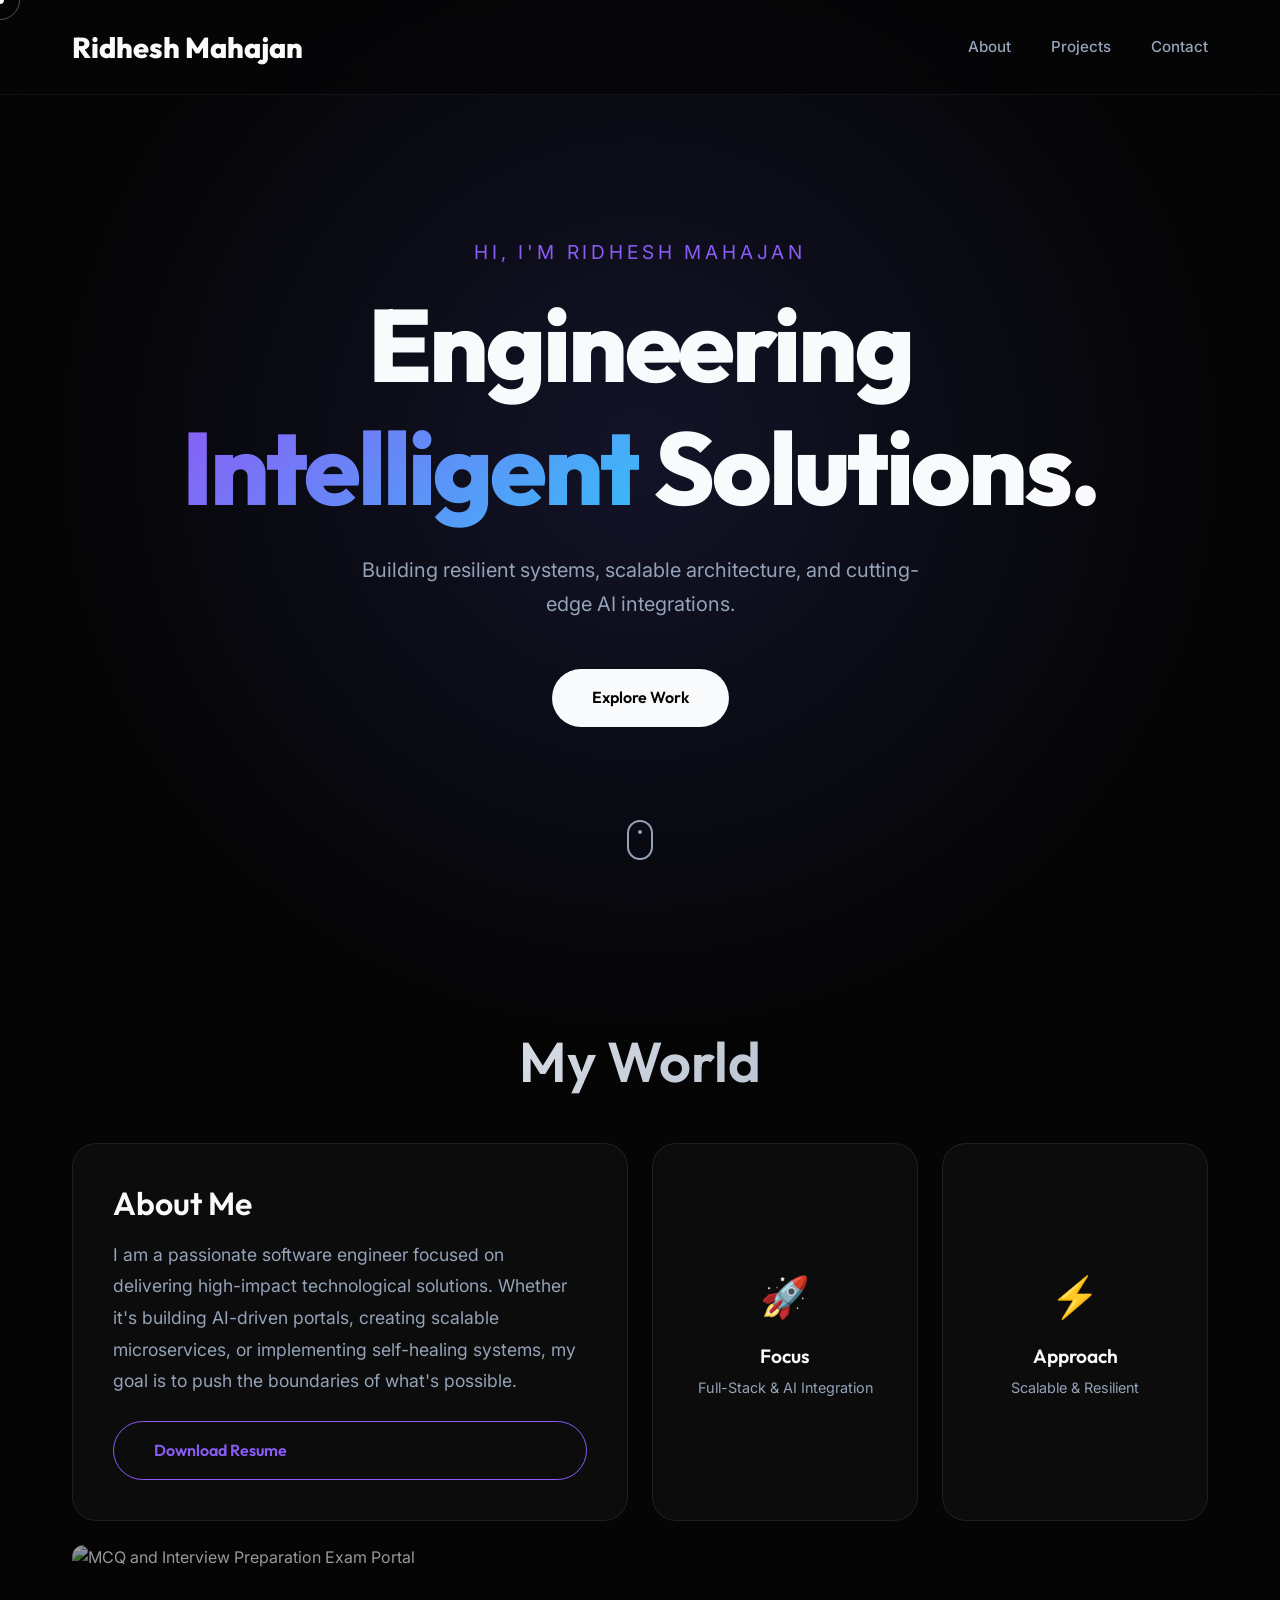
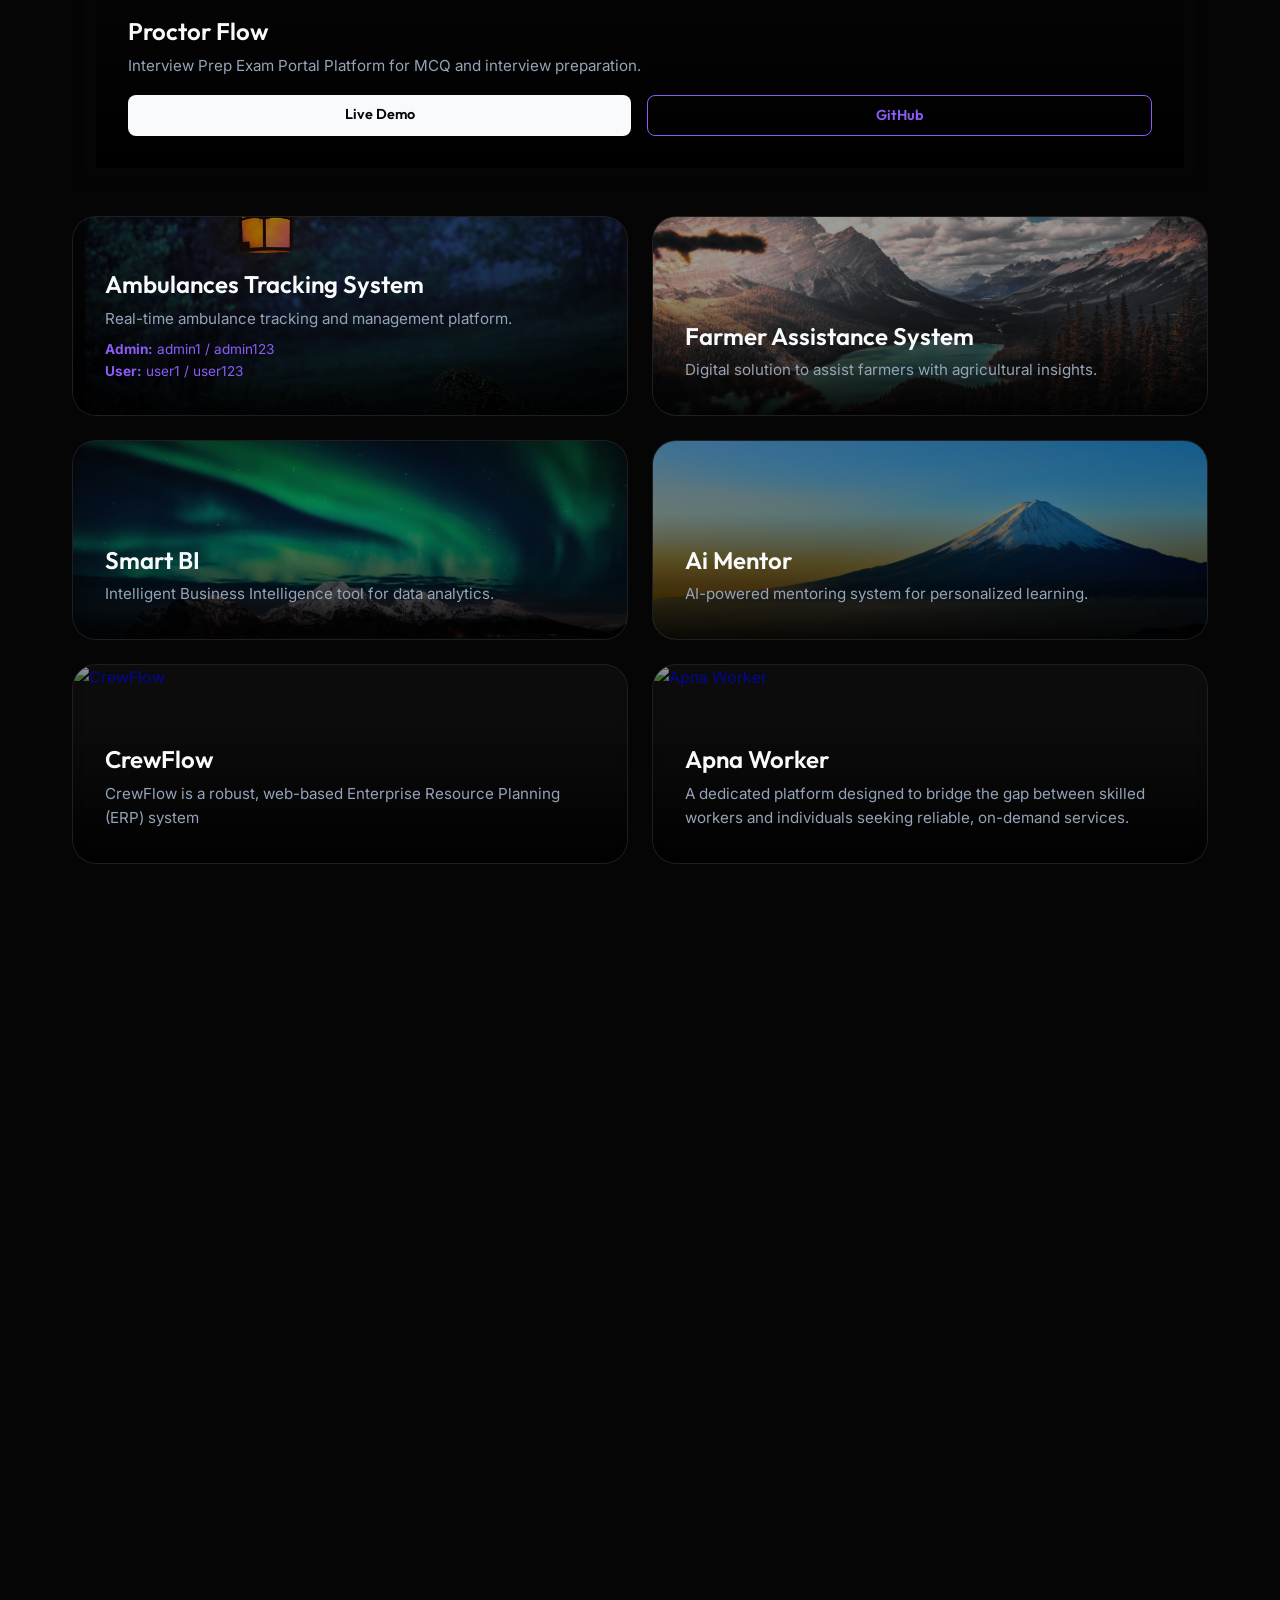
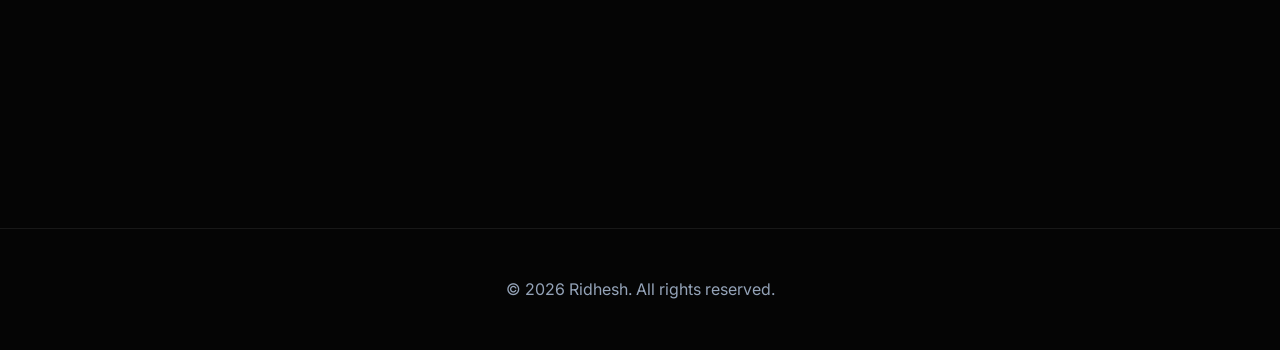
==== index.html @ fd381a25 "added my youtube channel" ====
<!DOCTYPE html>
<html lang="en">
<head>
    <meta charset="UTF-8">
    <meta name="viewport" content="width=device-width, initial-scale=1.0">
    <title>Ridhesh - Software Engineer</title>
    <meta name="description" content="Portfolio of Ridhesh, Software Engineer & Innovator">
    <link rel="preconnect" href="https://fonts.googleapis.com">
    <link rel="preconnect" href="https://fonts.gstatic.com" crossorigin>
    <link href="https://fonts.googleapis.com/css2?family=Outfit:wght@300;400;600;800&family=Inter:wght@400;500;700&display=swap" rel="stylesheet">
    <link rel="stylesheet" href="style.css">
</head>
<body>
    <!-- Custom Cursor -->
    <div class="cursor"></div>
    <div class="cursor-follower"></div>

    <!-- Background Glow -->
    <div class="bg-glow"></div>

    <header id="main-header">
        <nav>
            <div class="logo magnetic">Ridhesh Mahajan</div>
            <ul class="nav-links">
                <li><a href="#bento-grid" class="magnetic">About</a></li>
                <li><a href="#bento-grid" class="magnetic">Projects</a></li>
                <li><a href="#contact" class="magnetic">Contact</a></li>
            </ul>
        </nav>
    </header>

    <main id="main-content">
        <!-- Hero Section -->
        <section id="hero" class="section">
            <div class="container hero-container">
                <div class="hero-text fade-up">
                    <p class="subtitle">Hi, I'm Ridhesh Mahajan</p>
                    <h1 class="hero-title">Engineering<br><span class="gradient-text">Intelligent</span> Solutions.</h1>
                    <p class="hero-desc">Building resilient systems, scalable architecture, and cutting-edge AI integrations.</p>
                    <div class="hero-actions">
                        <a href="#bento-grid" class="btn primary-btn magnetic">Explore Work</a>
                    </div>
                </div>
            </div>
            <div class="scroll-indicator">
                <div class="mouse"></div>
            </div>
        </section>

        <!-- Bento Grid Section (About & Projects combined) -->
        <section id="bento-grid" class="section">
            <div class="container">
                <h2 class="section-title fade-up">My World</h2>
                <div class="bento-container">
                    
                    <!-- About Me Bento (Large) -->
                    <div class="bento-box about-box fade-up bento-span-2">
                        <h3>About Me</h3>
                        <p>I am a passionate software engineer focused on delivering high-impact technological solutions. Whether it's building AI-driven portals, creating scalable microservices, or implementing self-healing systems, my goal is to push the boundaries of what's possible.</p>
                        <a href="Resume/Ridhesh_Resume.pdf" download class="btn neon-btn magnetic mt-4">Download Resume</a>
                    </div>

                    <!-- Stat Box 1 -->
                    <div class="bento-box stat-box fade-up">
                        <div class="icon">🚀</div>
                        <h3>Focus</h3>
                        <p>Full-Stack & AI Integration</p>
                    </div>

                    <!-- Stat Box 2 -->
                    <div class="bento-box stat-box fade-up">
                        <div class="icon">⚡</div>
                        <h3>Approach</h3>
                        <p>Scalable & Resilient</p>
                    </div>

                     <!-- Project 3 -->
                    <div class="bento-box project-box fade-up bento-span-4 magnetic" style="display: flex; flex-direction: column; overflow: hidden; position: relative; border-radius: var(--border-radius); background: var(--glass-bg); backdrop-filter: blur(10px); border: 1px solid var(--glass-border); padding: 1.5rem; transition: transform 0.3s ease, box-shadow 0.3s ease;">
                        <a href="https://mcq-and-interview-preparation-exam.vercel.app/" target="_blank" style="text-decoration: none; color: inherit; display: block; overflow: hidden; border-radius: 12px; margin-bottom: 1rem;">
                            <div class="project-img-wrapper" style="overflow: hidden; border-radius: 12px;">
                                <img src="Video/3.jpg" alt="MCQ and Interview Preparation Exam Portal" style="width: 100%; height: auto; display: block; transition: transform 0.3s ease;">
                            </div>
                        </a>
                        <div class="project-content" style="display: flex; flex-direction: column; flex-grow: 1;">
                            <h3 style="font-size: 1.5rem; margin-bottom: 0.5rem;">Proctor Flow</h3>
                            <p style="color: var(--text-secondary); margin-bottom: 1rem; flex-grow: 1;">Interview Prep Exam Portal Platform for MCQ and interview preparation.</p>
                            <div style="display: flex; gap: 1rem; margin-top: auto;">
                                <a href="https://mcq-and-interview-preparation-exam.vercel.app/" target="_blank" class="btn primary-btn" style="padding: 0.5rem 1rem; font-size: 0.9rem; text-decoration: none; text-align: center; border-radius: 8px; flex: 1;">Live Demo</a>
                                <a href="https://github.com/Ridhesh927/MCQ-and-Interview-Preparation-Exam-Protal" target="_blank" class="btn neon-btn" style="padding: 0.5rem 1rem; font-size: 0.9rem; text-decoration: none; text-align: center; border-radius: 8px; flex: 1;">GitHub</a>
                            </div>
                        </div>
                    </div>

                    <!-- Project 1 -->
                    <a href="https://ambulances-tracking-system.vercel.app/" target="_blank" class="bento-box project-box fade-up bento-span-2 magnetic">
                        <div class="project-img-wrapper">
                            <img src="Video/1.jpg" alt="Ambulances Tracking System">
                        </div>
                        <div class="project-content">
                            <h3>Ambulances Tracking System</h3>
                            <p>Real-time ambulance tracking and management platform.</p>
                            <div class="test-creds" style="font-size: 0.85rem; margin-top: 0.5rem; color: var(--accent-light);">
                                <strong>Admin:</strong> admin1 / admin123<br>
                                <strong>User:</strong> user1 / user123
                            </div>
                        </div>
                    </a>

                    <!-- Project 2 -->
                    <a href="https://farmer-assistance-system.vercel.app/" target="_blank" class="bento-box project-box fade-up bento-span-2 magnetic">
                        <div class="project-img-wrapper">
                            <img src="Video/2.jpg" alt="Farmer Assistance System">
                        </div>
                        <div class="project-content">
                            <h3>Farmer Assistance System</h3>
                            <p>Digital solution to assist farmers with agricultural insights.</p>
                        </div>
                    </a>

                   

                    <!-- Project 4 -->
                    <a href="https://github.com/Ridhesh927/Smart-BI" target="_blank" class="bento-box project-box fade-up bento-span-2 magnetic">
                        <div class="project-img-wrapper">
                            <img src="Video/4.jpg" alt="Smart BI">
                        </div>
                        <div class="project-content">
                            <h3>Smart BI</h3>
                            <p>Intelligent Business Intelligence tool for data analytics.</p>
                        </div>
                    </a>
                    
                    <!-- Project 5 -->
                    <a href="https://github.com/Ridhesh927/Ai-Mentor" target="_blank" class="bento-box project-box fade-up bento-span-2 magnetic">
                        <div class="project-img-wrapper">
                            <img src="Video/5.jpg" alt="Ai Mentor">
                        </div>
                        <div class="project-content">
                            <h3>Ai Mentor</h3>
                            <p>AI-powered mentoring system for personalized learning.</p>
                        </div>
                    </a>

                    <!-- Project 6-->
                    <a href="https://github.com/Ridhesh927/CrewFlow" target="_blank" class="bento-box project-box fade-up bento-span-2 magnetic">
                        <div class="project-img-wrapper">
                            <img src="Video/6.jpg" alt="CrewFlow">
                        </div>
                        <div class="project-content">
                            <h3>CrewFlow</h3>
                            <p>CrewFlow is a robust, web-based Enterprise Resource Planning (ERP) system</p>
                        </div>
                    </a>

                      <!-- Project 7 -->
                    <a href="https://github.com/Ridhesh927/Apna_Worker" target="_blank" class="bento-box project-box fade-up bento-span-2 magnetic">
                        <div class="project-img-wrapper">
                            <img src="Video/7.jpg" alt="Apna Worker">
                        </div>
                        <div class="project-content">
                            <h3>Apna Worker</h3>
                            <p>A dedicated platform designed to bridge the gap between skilled workers and individuals seeking reliable, on-demand services.</p>
                        </div>
                    </a>

                </div>
            </div>
        </section>

        <!-- Contact Section -->
        <section id="contact" class="section">
            <div class="container text-center">
                <h2 class="section-title fade-up">Let's Connect</h2>
                <p class="fade-up">Interested in collaborating or have a proposition? Feel free to reach out.</p>
                <div class="contact-links fade-up mt-4">
                    <a href="mailto:[EMAIL_ADDRESS]" class="bento-box contact-item magnetic">ridheshmahajan.despu.cse@gmail.com</a>
                    <a href="https://www.linkedin.com/in/ridhesh-mahajan-58b90127a/" target="_blank" class="bento-box contact-item magnetic">LinkedIn</a>
                    <a href="https://github.com/Ridhesh927" target="_blank" class="bento-box contact-item magnetic">GitHub</a>
                    <a href="https://www.youtube.com/@RIDHESH927" target="_blank" class="bento-box contact-item magnetic">Youtube</a>
                </div>
            </div>
        </section>
    </main>

    <footer class="main-footer">
        <div class="container text-center">
            <p>&copy; <span id="year"></span> Ridhesh. All rights reserved.</p>
        </div>
    </footer>

    <script src="script.js"></script>
</body>
</html>
---- style.css ----
:root {
    --bg-color: #050505;
    --text-primary: #f8fafc;
    --text-secondary: #94a3b8;
    --accent: #6366f1; /* Deep Indigo / Purple */
    --accent-light: #8b5cf6;
    --accent-glow: rgba(139, 92, 246, 0.4);
    --bento-bg: rgba(255, 255, 255, 0.03);
    --bento-border: rgba(255, 255, 255, 0.08);
    --bento-hover: rgba(255, 255, 255, 0.05);
    --transition: all 0.4s cubic-bezier(0.16, 1, 0.3, 1);
}

* {
    margin: 0;
    padding: 0;
    box-sizing: border-box;
}

html {
    scroll-behavior: smooth;
    font-family: 'Inter', sans-serif;
    background-color: var(--bg-color);
    color: var(--text-primary);
}

body {
    overflow-x: hidden;
    line-height: 1.6;
    cursor: none; /* Hide default cursor for custom cursor */
}

a, button, .magnetic {
    cursor: none; /* Keep custom cursor active */
}

/* Custom Cursor */
.cursor {
    width: 8px;
    height: 8px;
    background: var(--text-primary);
    border-radius: 50%;
    position: fixed;
    pointer-events: none;
    z-index: 9999;
    transform: translate(-50%, -50%);
    transition: width 0.2s, height 0.2s, background 0.2s;
}

.cursor-follower {
    width: 40px;
    height: 40px;
    border: 1px solid rgba(255, 255, 255, 0.3);
    border-radius: 50%;
    position: fixed;
    pointer-events: none;
    z-index: 9998;
    transform: translate(-50%, -50%);
    transition: width 0.3s, height 0.3s, transform 0.1s;
}

.cursor.hovered {
    width: 60px;
    height: 60px;
    background: rgba(255, 255, 255, 0.1);
    mix-blend-mode: difference;
}
.cursor-follower.hovered {
    opacity: 0;
}

/* Dynamic Background Glow */
.bg-glow {
    position: fixed;
    top: -50%;
    left: -50%;
    width: 200%;
    height: 200%;
    background: radial-gradient(circle at 50% 50%, rgba(99, 102, 241, 0.15), transparent 40%);
    z-index: -1;
    pointer-events: none;
    transition: transform 0.1s ease;
}

h1, h2, h3, h4 {
    font-family: 'Outfit', sans-serif;
    font-weight: 600;
    line-height: 1.2;
}

.container {
    max-width: 1200px;
    margin: 0 auto;
    padding: 0 2rem;
    width: 100%;
}

.mt-4 { margin-top: 1.5rem; }

/* Header */
header {
    position: fixed;
    top: 0;
    width: 100%;
    z-index: 100;
    padding: 1.5rem 0;
    backdrop-filter: blur(12px);
    -webkit-backdrop-filter: blur(12px);
    background: rgba(5, 5, 5, 0.6);
    border-bottom: 1px solid rgba(255, 255, 255, 0.05);
}

nav {
    display: flex;
    justify-content: space-between;
    align-items: center;
    max-width: 1200px;
    margin: 0 auto;
    padding: 0 2rem;
}

.logo {
    font-family: 'Outfit', sans-serif;
    font-size: 1.8rem;
    font-weight: 800;
    color: var(--text-primary);
}

.nav-links {
    list-style: none;
    display: flex;
    gap: 2.5rem;
}

.nav-links a {
    color: var(--text-secondary);
    text-decoration: none;
    font-size: 0.95rem;
    font-weight: 500;
    transition: color 0.3s ease;
    display: inline-block;
}

.nav-links a:hover {
    color: var(--text-primary);
}

.section {
    position: relative;
    min-height: 100vh;
    display: flex;
    align-items: center;
    justify-content: center;
    padding: 8rem 0 4rem;
}

.section-title {
    font-size: 3.5rem;
    margin-bottom: 3rem;
    text-align: center;
    background: linear-gradient(135deg, #fff, #94a3b8);
    -webkit-background-clip: text;
    background-clip: text;
    -webkit-text-fill-color: transparent;
}

/* Hero Section */
.hero-container {
    display: flex;
    align-items: center;
    justify-content: center;
    text-align: center;
}

.hero-text .subtitle {
    color: var(--accent-light);
    font-size: 1.2rem;
    text-transform: uppercase;
    letter-spacing: 0.2em;
    margin-bottom: 1rem;
}

.hero-title {
    font-size: clamp(4rem, 8vw, 6.5rem);
    font-weight: 800;
    letter-spacing: -0.03em;
    margin-bottom: 1.5rem;
    color: var(--text-primary);
}

.gradient-text {
    background: linear-gradient(135deg, var(--accent-light), #38bdf8);
    -webkit-background-clip: text;
    background-clip: text;
    -webkit-text-fill-color: transparent;
}

.hero-desc {
    font-size: 1.25rem;
    color: var(--text-secondary);
    max-width: 600px;
    margin: 0 auto 3rem;
    line-height: 1.7;
}

.btn {
    display: inline-block;
    padding: 1rem 2.5rem;
    text-decoration: none;
    border-radius: 50px;
    font-weight: 600;
    transition: var(--transition);
    font-family: 'Outfit', sans-serif;
}

.primary-btn {
    background: var(--text-primary);
    color: var(--bg-color);
}

.primary-btn:hover {
    transform: scale(1.05);
    box-shadow: 0 10px 30px rgba(255, 255, 255, 0.2);
}

.neon-btn {
    background: transparent;
    border: 1px solid var(--accent-light);
    color: var(--accent-light);
}

.neon-btn:hover {
    background: var(--accent-light);
    color: var(--bg-color);
    box-shadow: 0 0 20px var(--accent-glow);
}

/* Scroll Indicator */
.scroll-indicator {
    position: absolute;
    bottom: 40px;
    left: 50%;
    transform: translateX(-50%);
}

.mouse {
    width: 26px;
    height: 40px;
    border: 2px solid var(--text-secondary);
    border-radius: 20px;
    position: relative;
}

.mouse::before {
    content: '';
    position: absolute;
    top: 8px;
    left: 50%;
    transform: translateX(-50%);
    width: 4px;
    height: 4px;
    background: var(--text-secondary);
    border-radius: 50%;
    animation: scroll 2s infinite;
}

@keyframes scroll {
    0% { transform: translate(-50%, 0); opacity: 1; }
    100% { transform: translate(-50%, 15px); opacity: 0; }
}

/* Bento Grid */
.bento-container {
    display: grid;
    grid-template-columns: repeat(4, 1fr);
    grid-auto-rows: minmax(200px, auto);
    gap: 1.5rem;
}

.bento-box {
    background: var(--bento-bg);
    border: 1px solid var(--bento-border);
    border-radius: 24px;
    padding: 2.5rem;
    transition: var(--transition);
    display: flex;
    flex-direction: column;
    justify-content: center;
    position: relative;
    overflow: hidden;
    backdrop-filter: blur(10px);
    -webkit-backdrop-filter: blur(10px);
    text-decoration: none; /* for links */
}

.bento-box:hover {
    background: var(--bento-hover);
    border-color: rgba(255, 255, 255, 0.2);
    transform: translateY(-5px);
    box-shadow: 0 15px 30px rgba(0, 0, 0, 0.4);
}

.bento-span-2 { grid-column: span 2; }
.bento-span-3 { grid-column: span 3; }
.bento-span-4 { grid-column: span 4; } /* Full width */

.about-box {
    justify-content: flex-start;
}
.about-box h3 {
    font-size: 2rem;
    margin-bottom: 1rem;
    color: var(--text-primary);
}
.about-box p {
    color: var(--text-secondary);
    font-size: 1.1rem;
    line-height: 1.8;
}

.stat-box {
    align-items: center;
    text-align: center;
}
.stat-box .icon {
    font-size: 2.5rem;
    margin-bottom: 1rem;
}
.stat-box h3 {
    font-size: 1.2rem;
    color: var(--text-primary);
    margin-bottom: 0.5rem;
}
.stat-box p {
    color: var(--text-secondary);
    font-size: 0.9rem;
}

.project-box {
    padding: 0; /* image goes full bleed */
    justify-content: flex-end; /* content at bottom */
}

.project-img-wrapper {
    position: absolute;
    top: 0;
    left: 0;
    width: 100%;
    height: 100%;
    z-index: 0;
    overflow: hidden;
}

.project-img-wrapper img {
    width: 100%;
    height: 100%;
    object-fit: cover;
    transition: transform 0.6s cubic-bezier(0.16, 1, 0.3, 1);
    opacity: 0.6;
}

.project-box:hover .project-img-wrapper img {
    transform: scale(1.05);
    opacity: 0.8;
}

.project-content {
    position: relative;
    z-index: 1;
    padding: 2rem;
    background: linear-gradient(to top, rgba(0,0,0,0.9) 0%, rgba(0,0,0,0) 100%);
    width: 100%;
}

.project-content h3 {
    font-size: 1.5rem;
    color: var(--text-primary);
    margin-bottom: 0.5rem;
}

.project-content p {
    color: var(--text-secondary);
    font-size: 0.95rem;
}

/* Contact Links */
.contact-links {
    display: flex;
    justify-content: center;
    gap: 1.5rem;
    flex-wrap: wrap;
}

.contact-item {
    padding: 1rem 2.5rem;
    font-size: 1.1rem;
    color: var(--text-primary);
    border-radius: 50px;
    text-decoration: none;
    font-weight: 500;
}

.text-center { text-align: center; }

.main-footer {
    padding: 3rem 0;
    color: var(--text-secondary);
    border-top: 1px solid var(--bento-border);
}

/* Scroll Animations */
.fade-up {
    opacity: 0;
    transform: translateY(30px);
    transition: opacity 0.8s cubic-bezier(0.16, 1, 0.3, 1), transform 0.8s cubic-bezier(0.16, 1, 0.3, 1);
}

.fade-up.visible {
    opacity: 1;
    transform: translateY(0);
}

/* Responsive */
@media (max-width: 900px) {
    .bento-container {
        grid-template-columns: 1fr; /* Stack everything on small screens */
    }
    .bento-span-2, .bento-span-3, .bento-span-4 {
        grid-column: span 1;
    }
    .hero-title { font-size: 3.5rem; }
}
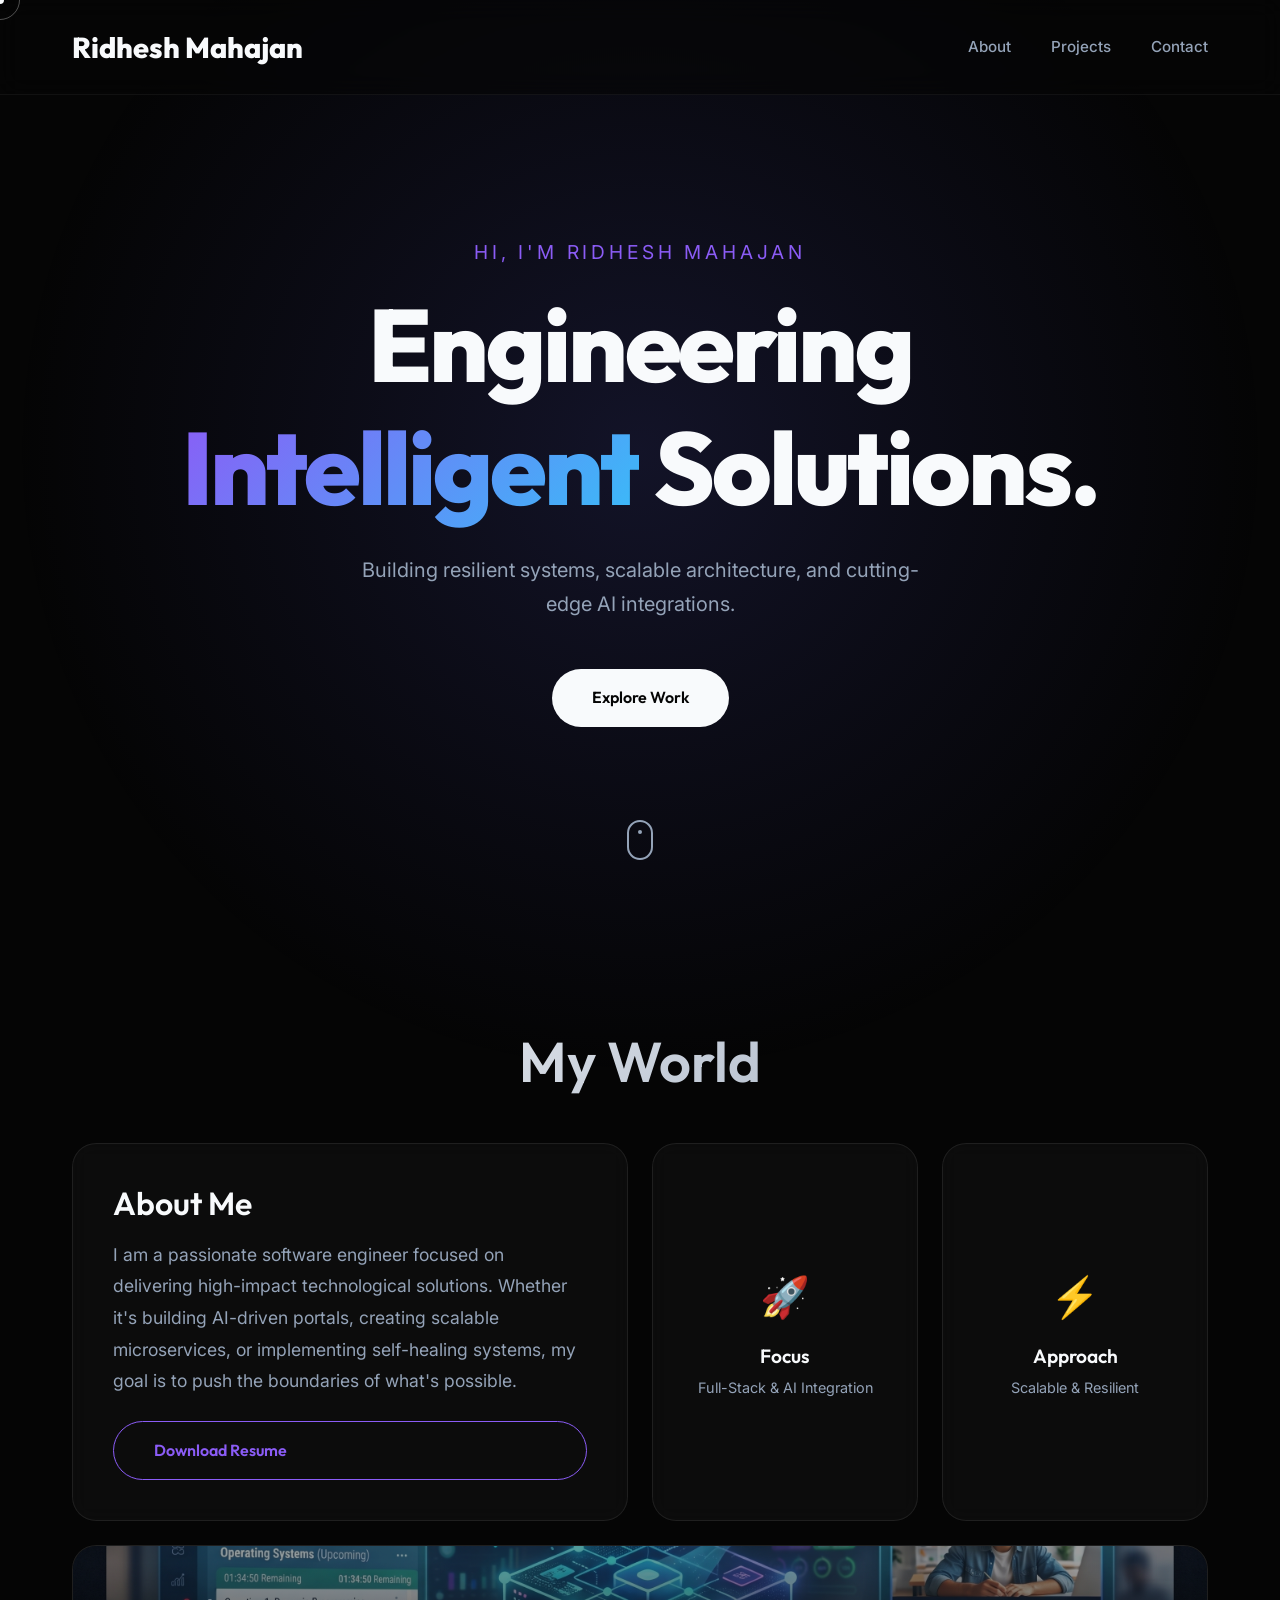
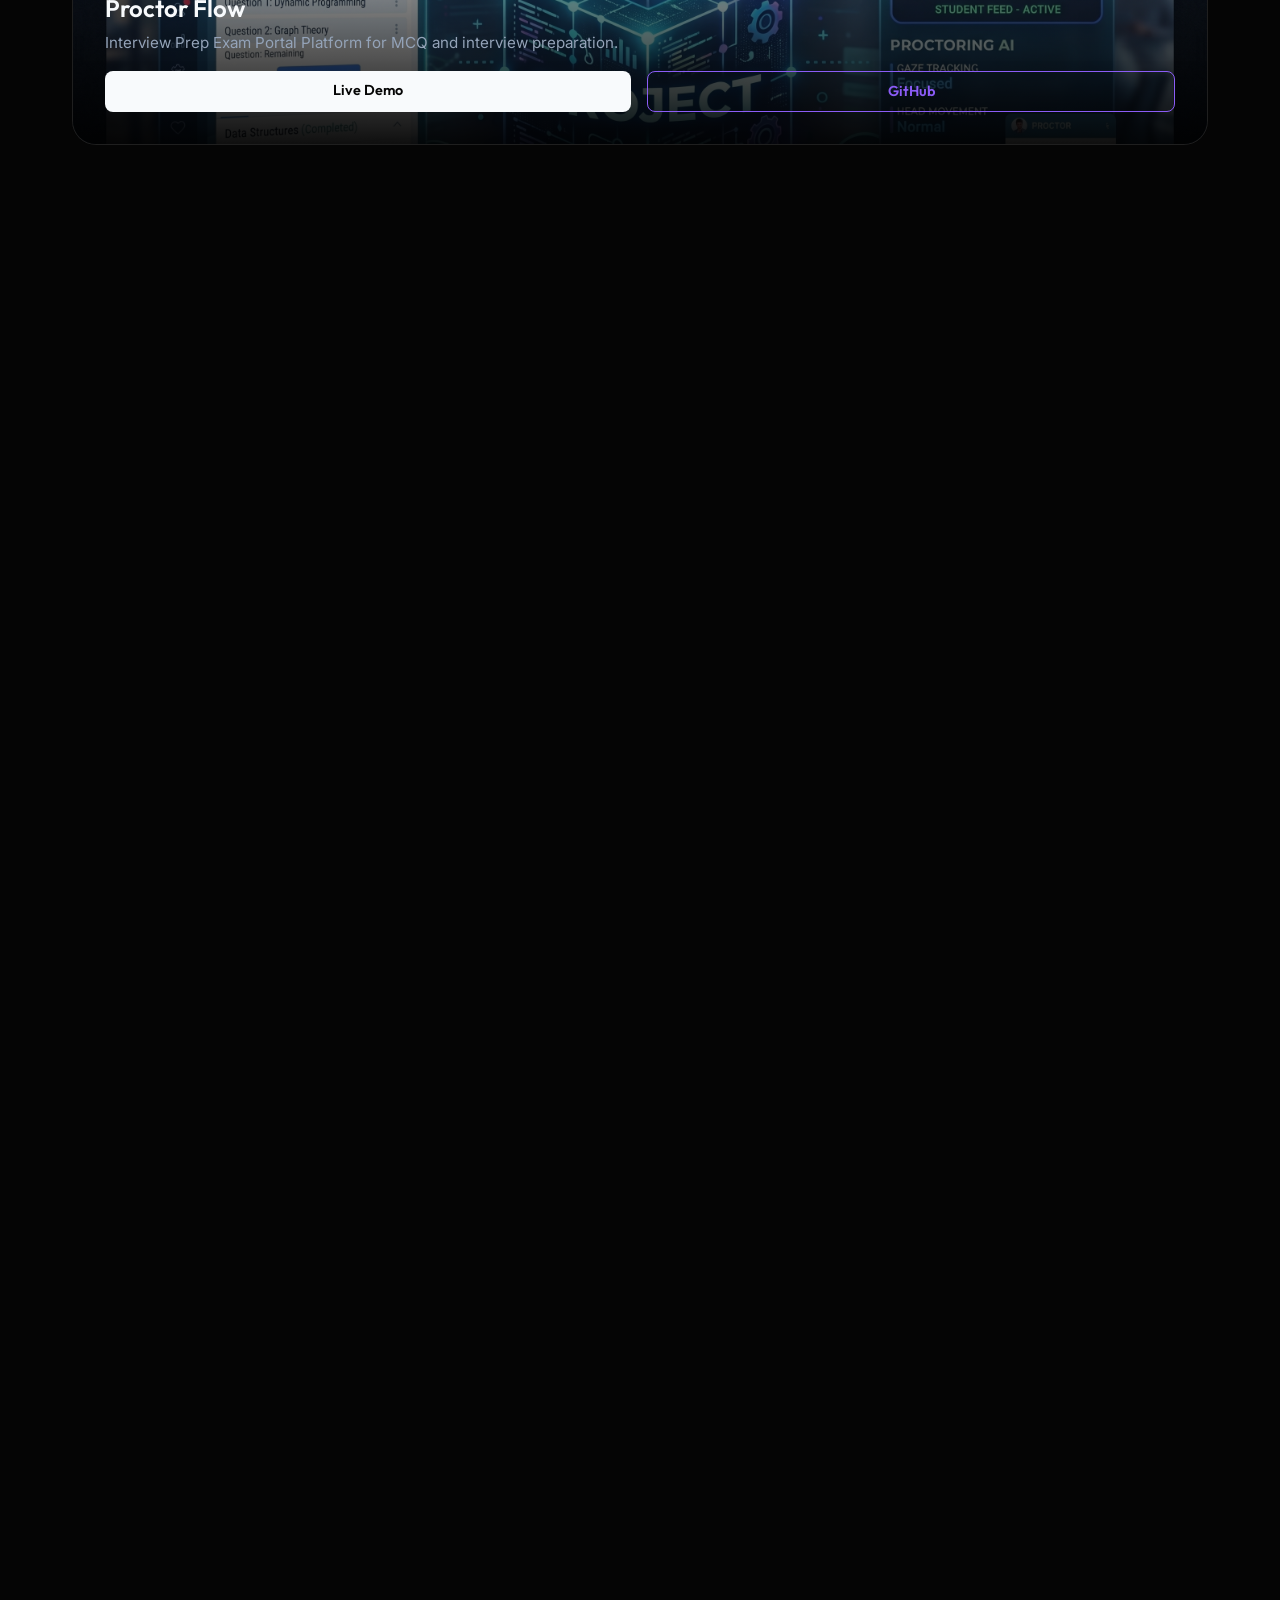
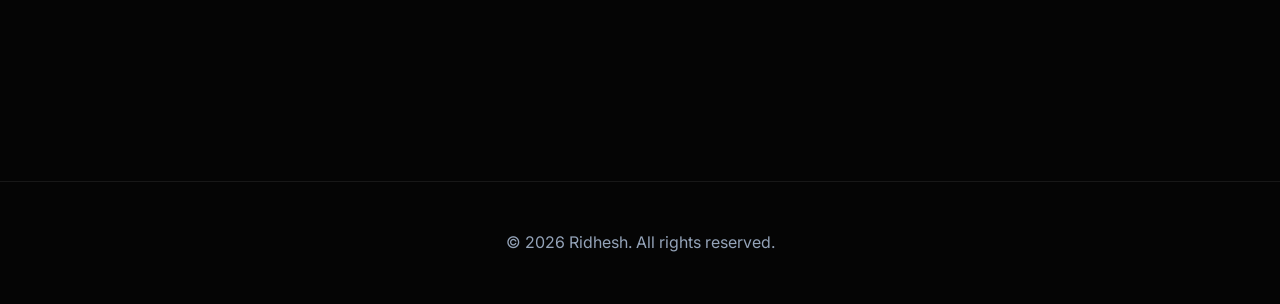
==== commit d51ba38d: "added img for proctorflow and crewflow" ====
--- a/index.html
+++ b/index.html
@@ -75,16 +75,14 @@
                     </div>
 
                      <!-- Project 3 -->
-                    <div class="bento-box project-box fade-up bento-span-4 magnetic" style="display: flex; flex-direction: column; overflow: hidden; position: relative; border-radius: var(--border-radius); background: var(--glass-bg); backdrop-filter: blur(10px); border: 1px solid var(--glass-border); padding: 1.5rem; transition: transform 0.3s ease, box-shadow 0.3s ease;">
-                        <a href="https://mcq-and-interview-preparation-exam.vercel.app/" target="_blank" style="text-decoration: none; color: inherit; display: block; overflow: hidden; border-radius: 12px; margin-bottom: 1rem;">
-                            <div class="project-img-wrapper" style="overflow: hidden; border-radius: 12px;">
-                                <img src="Video/3.jpg" alt="MCQ and Interview Preparation Exam Portal" style="width: 100%; height: auto; display: block; transition: transform 0.3s ease;">
-                            </div>
-                        </a>
-                        <div class="project-content" style="display: flex; flex-direction: column; flex-grow: 1;">
-                            <h3 style="font-size: 1.5rem; margin-bottom: 0.5rem;">Proctor Flow</h3>
-                            <p style="color: var(--text-secondary); margin-bottom: 1rem; flex-grow: 1;">Interview Prep Exam Portal Platform for MCQ and interview preparation.</p>
-                            <div style="display: flex; gap: 1rem; margin-top: auto;">
+                    <div class="bento-box project-box fade-up bento-span-4 magnetic">
+                        <div class="project-img-wrapper">
+                            <img src="Video/proctorflow.jpg" alt="MCQ and Interview Preparation Exam Portal">
+                        </div>
+                        <div class="project-content">
+                            <h3>Proctor Flow</h3>
+                            <p>Interview Prep Exam Portal Platform for MCQ and interview preparation.</p>
+                            <div style="display: flex; gap: 1rem; margin-top: 1rem; position: relative; z-index: 2;">
                                 <a href="https://mcq-and-interview-preparation-exam.vercel.app/" target="_blank" class="btn primary-btn" style="padding: 0.5rem 1rem; font-size: 0.9rem; text-decoration: none; text-align: center; border-radius: 8px; flex: 1;">Live Demo</a>
                                 <a href="https://github.com/Ridhesh927/MCQ-and-Interview-Preparation-Exam-Protal" target="_blank" class="btn neon-btn" style="padding: 0.5rem 1rem; font-size: 0.9rem; text-decoration: none; text-align: center; border-radius: 8px; flex: 1;">GitHub</a>
                             </div>
@@ -144,7 +142,7 @@
                     <!-- Project 6-->
                     <a href="https://github.com/Ridhesh927/CrewFlow" target="_blank" class="bento-box project-box fade-up bento-span-2 magnetic">
                         <div class="project-img-wrapper">
-                            <img src="Video/6.jpg" alt="CrewFlow">
+                            <img src="Video/CrewFlow.png" alt="CrewFlow">
                         </div>
                         <div class="project-content">
                             <h3>CrewFlow</h3>
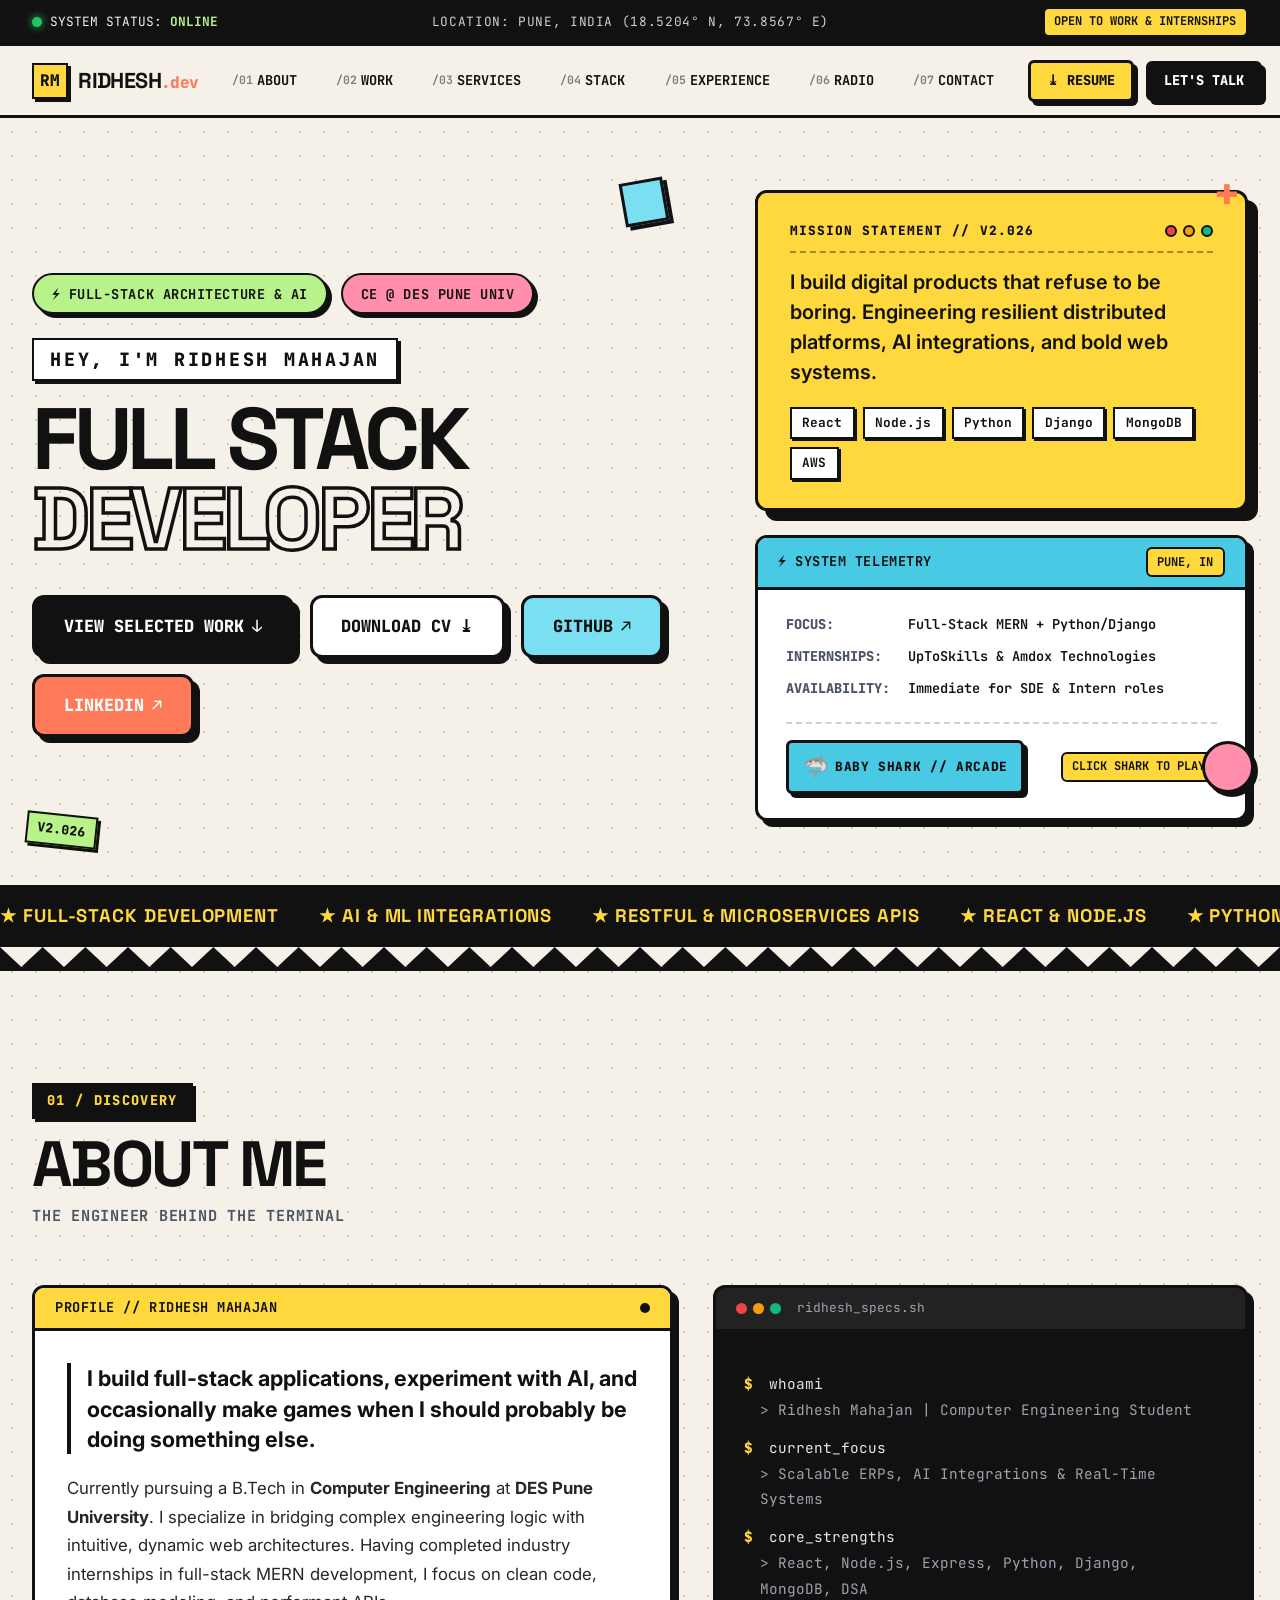
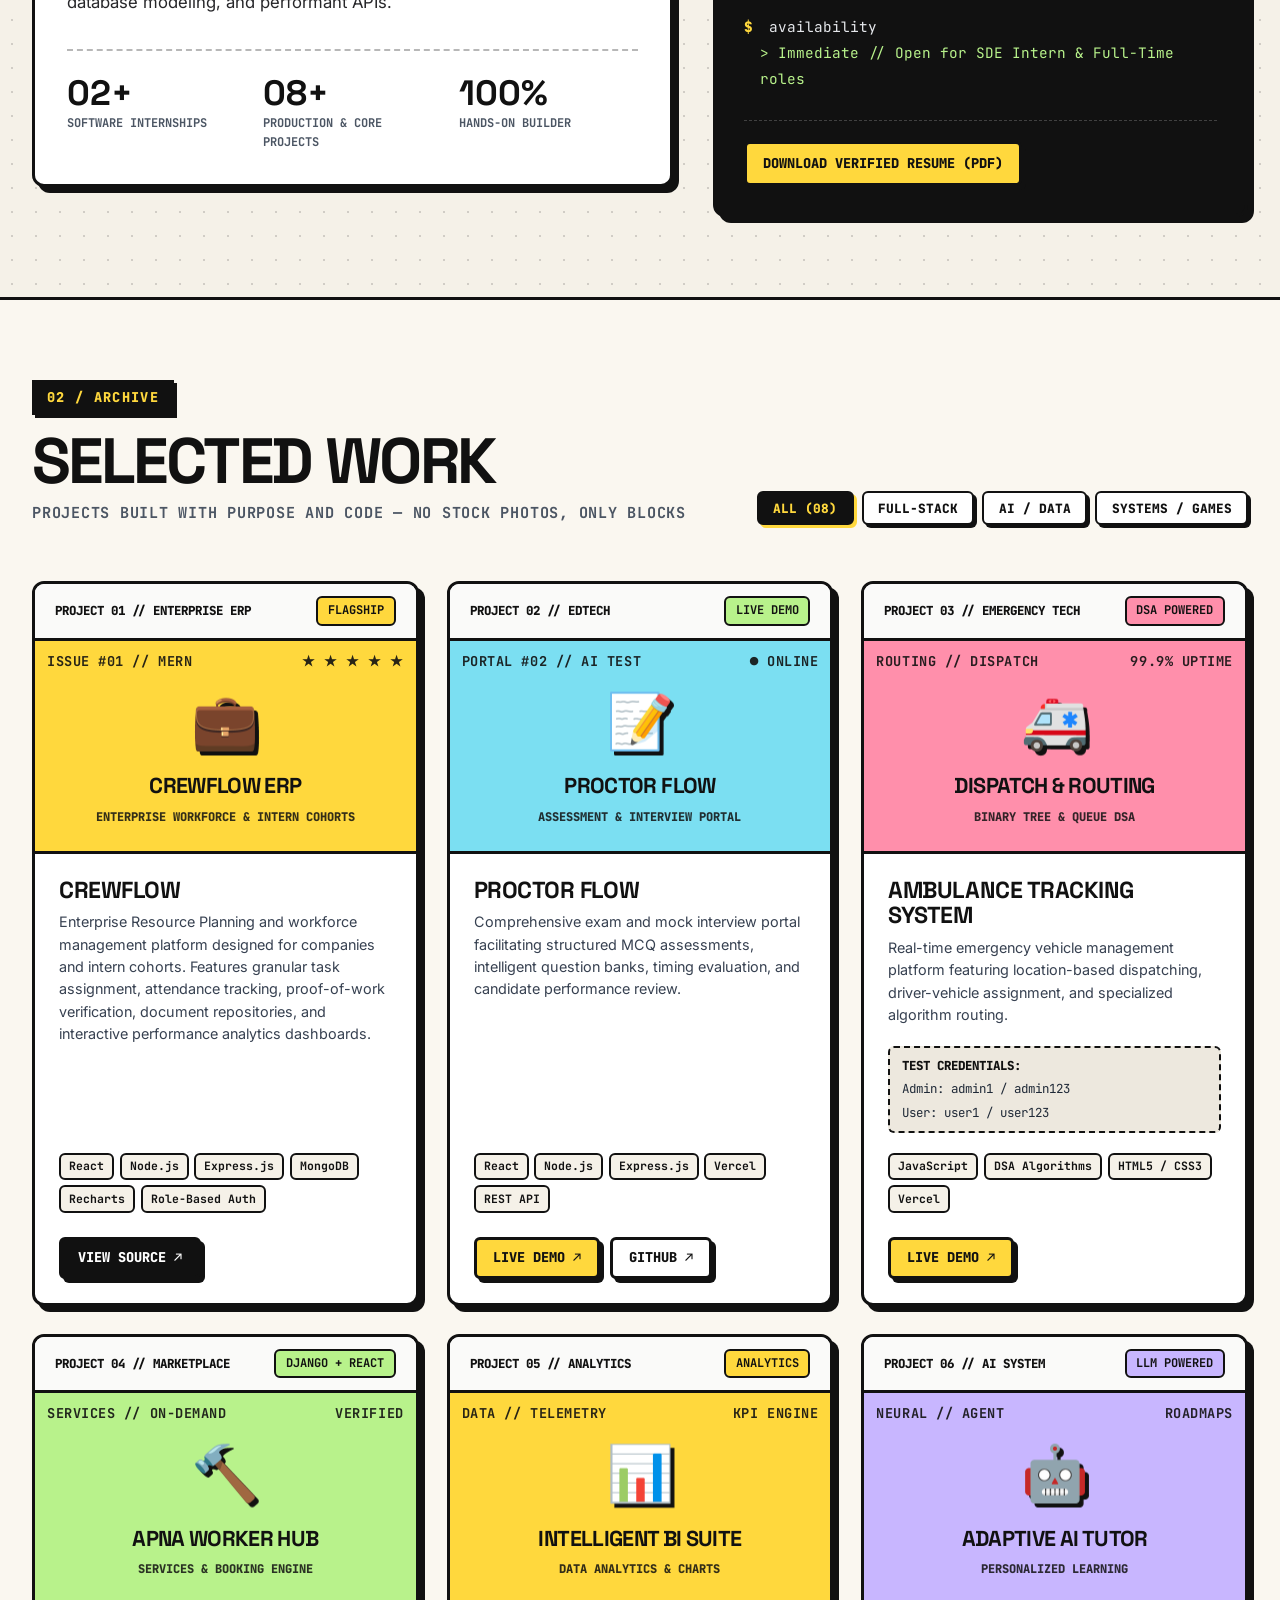
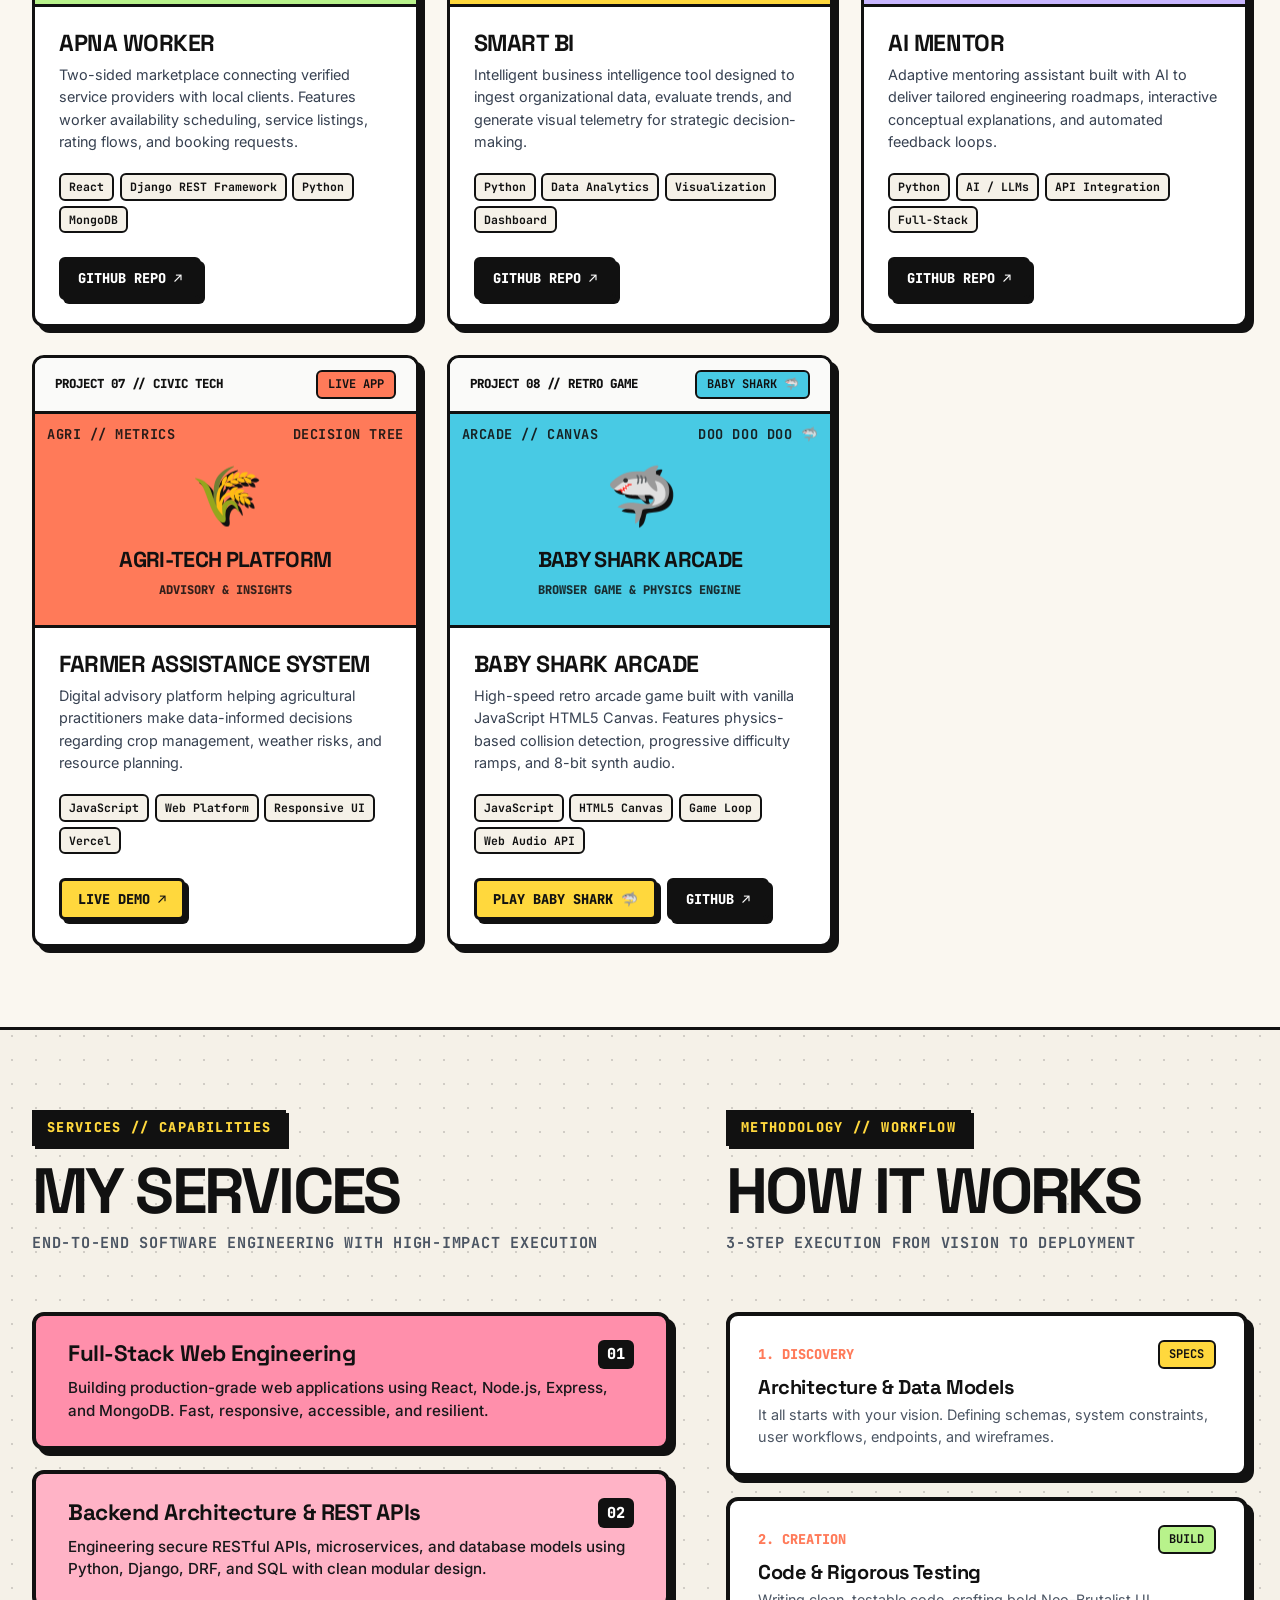
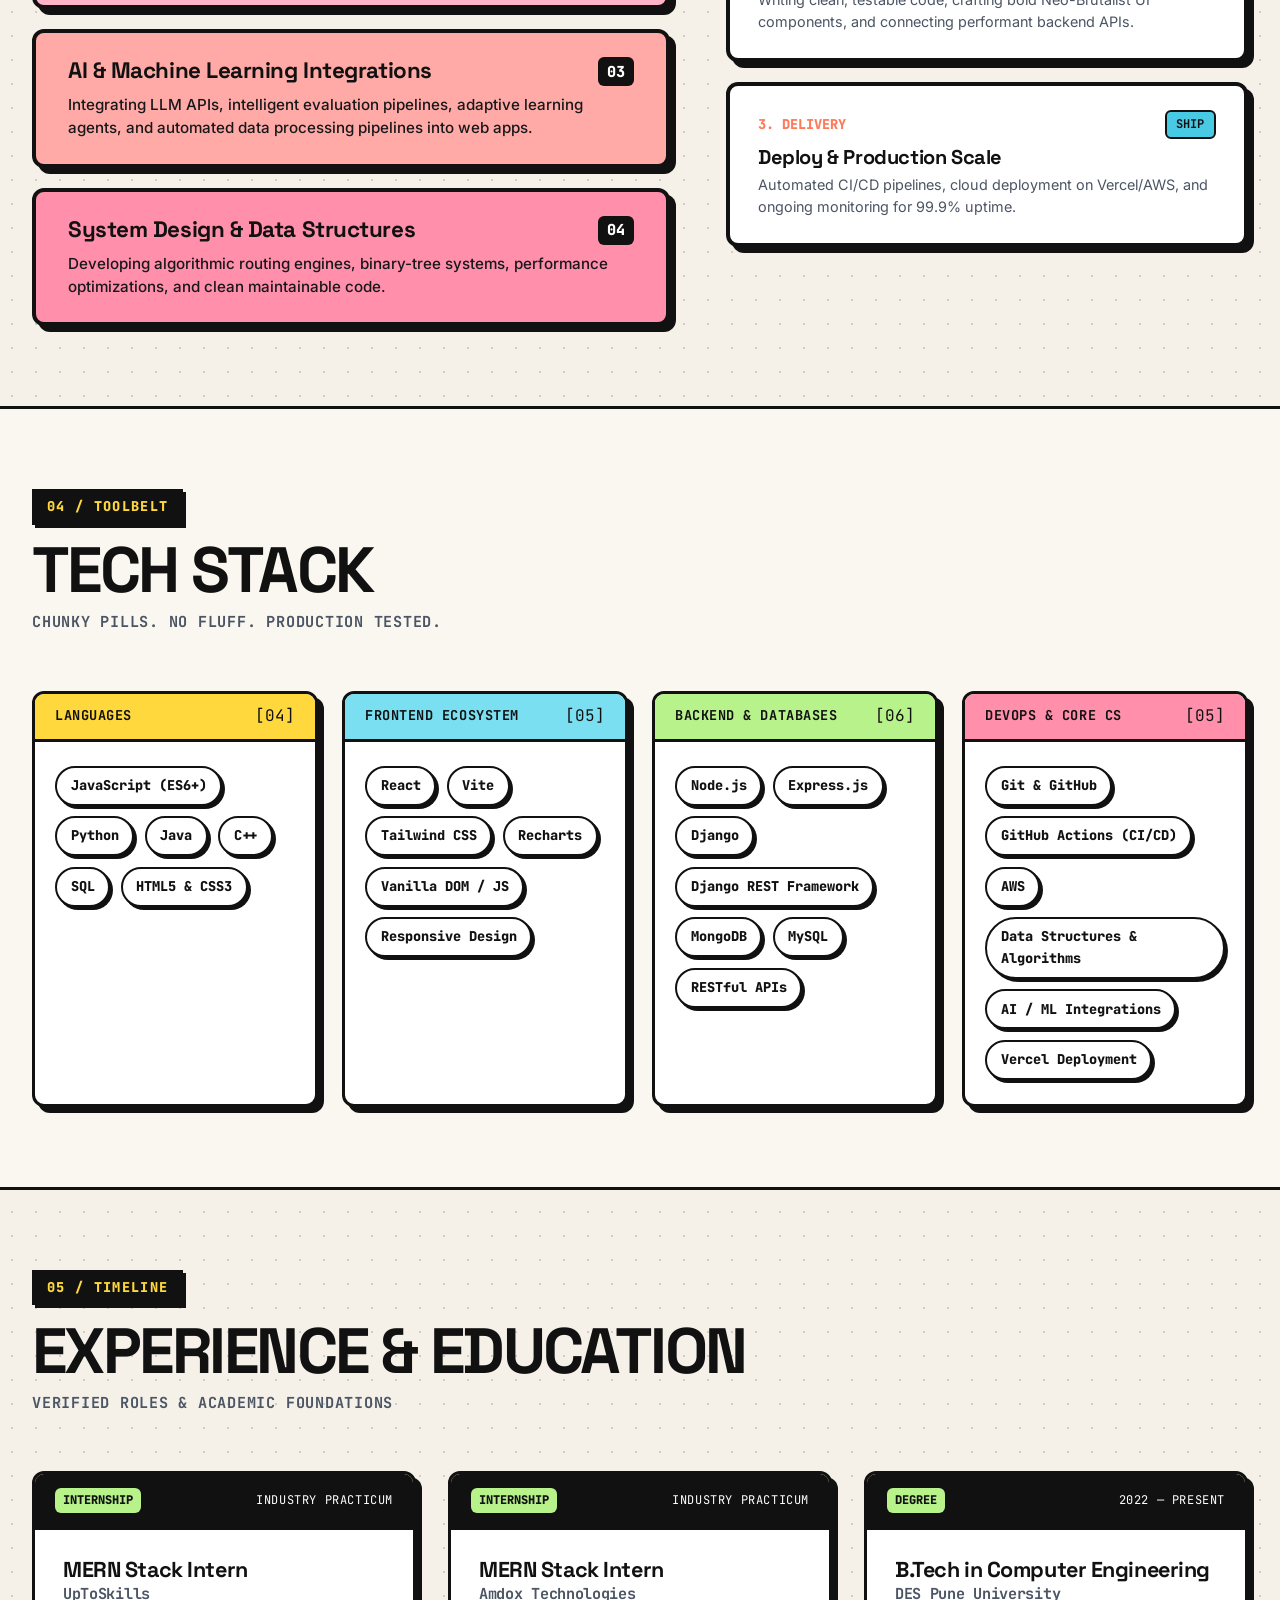
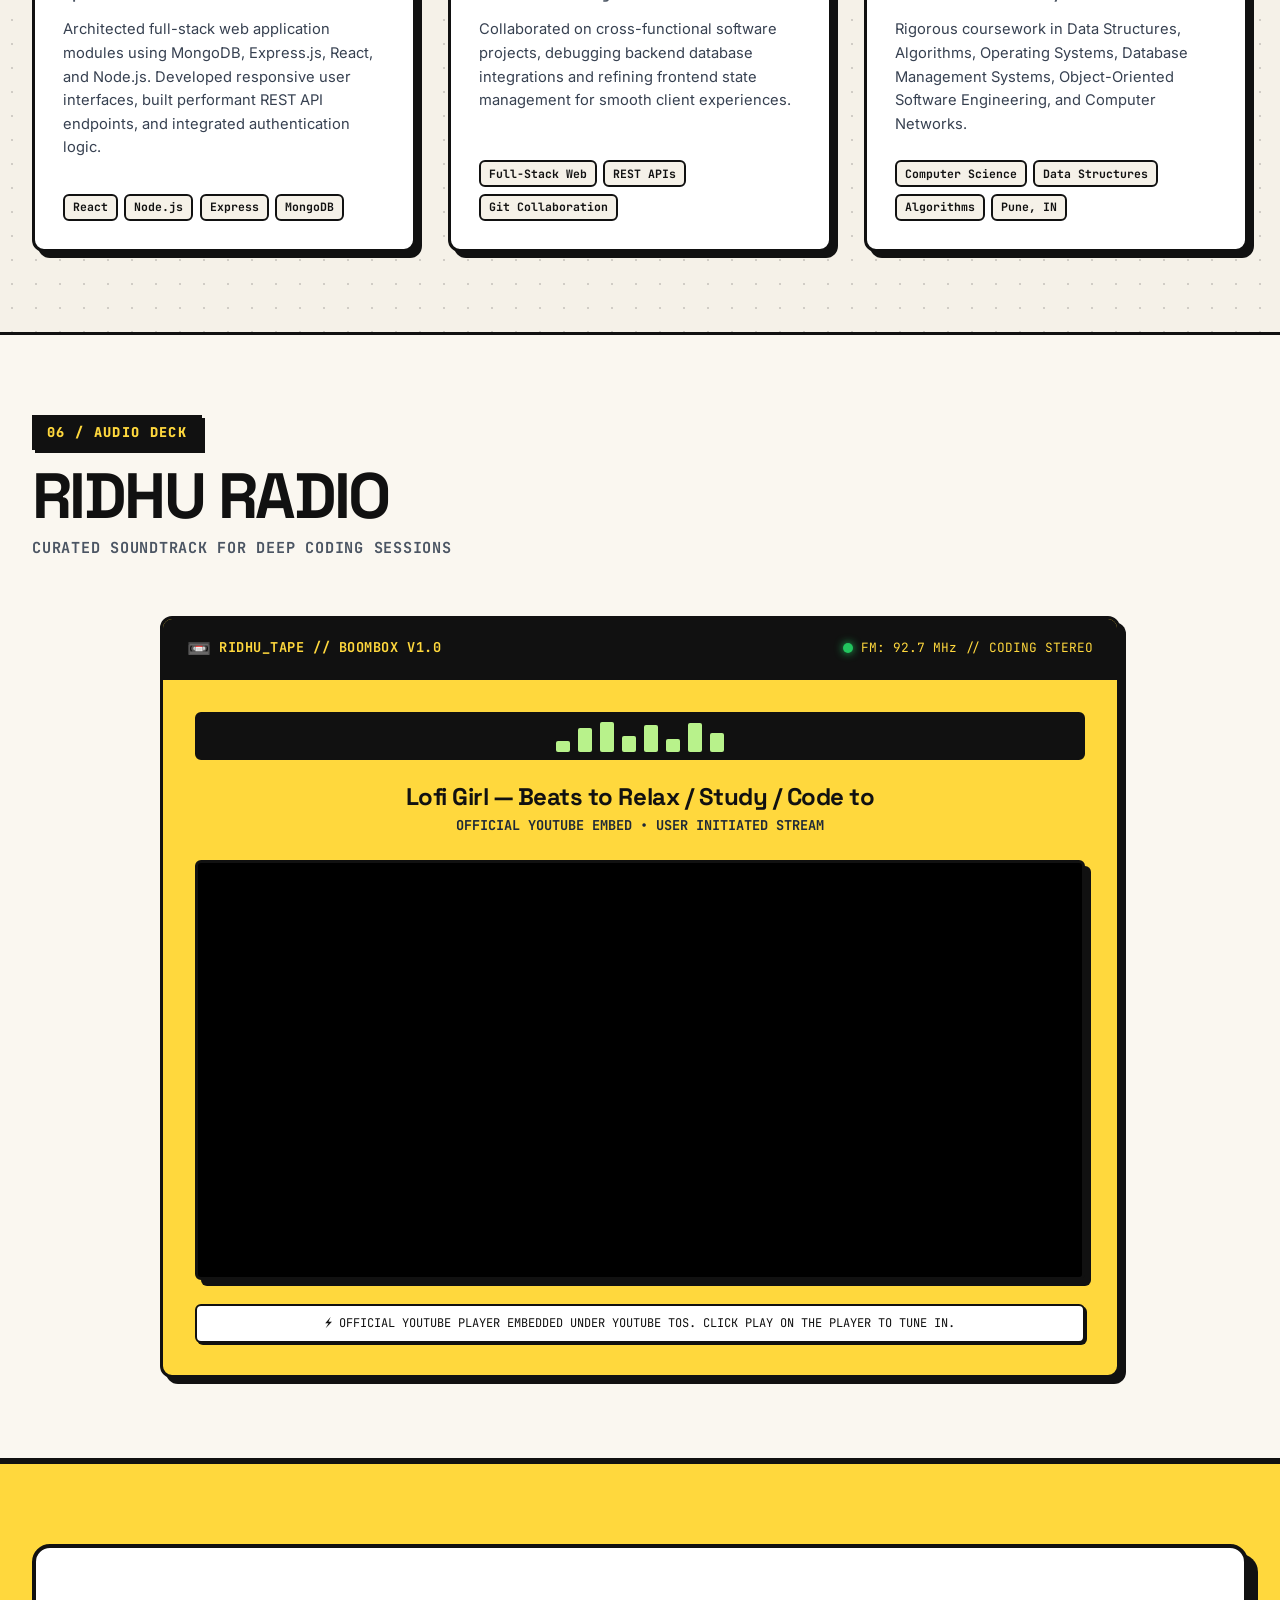
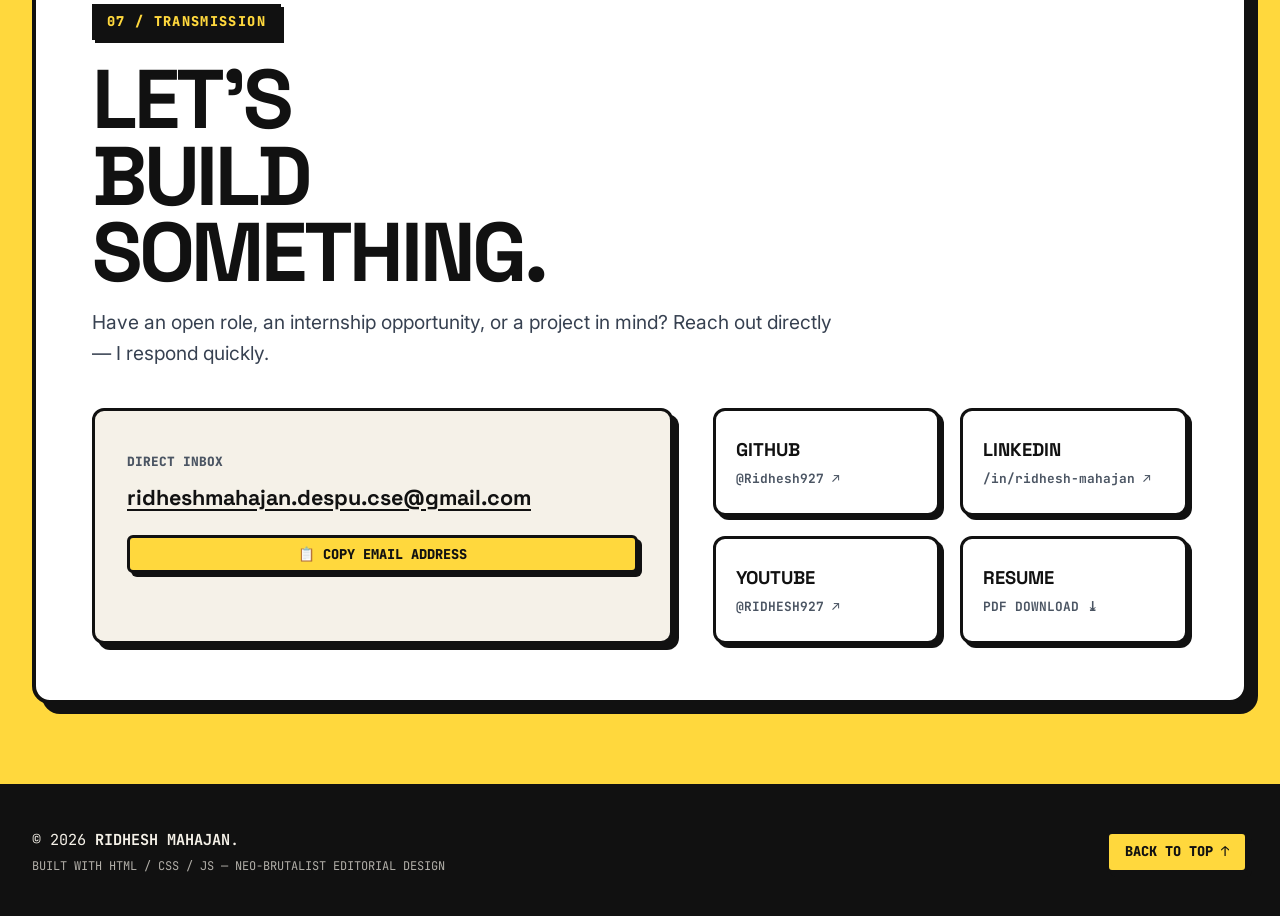
==== commit 418956bb: "total redesign" ====
--- a/index.html
+++ b/index.html
@@ -3,186 +3,982 @@
 <head>
     <meta charset="UTF-8">
     <meta name="viewport" content="width=device-width, initial-scale=1.0">
-    <title>Ridhesh - Software Engineer</title>
-    <meta name="description" content="Portfolio of Ridhesh, Software Engineer & Innovator">
+    <title>Ridhesh Mahajan — Full-Stack Developer & Computer Engineering Student</title>
+    <meta name="description" content="Portfolio of Ridhesh Mahajan — Computer Engineering Student & Full-Stack Developer. Building resilient systems, AI integrations, and bold web experiences.">
+    
+    <!-- Google Fonts: Space Grotesk, Outfit, JetBrains Mono, Inter -->
     <link rel="preconnect" href="https://fonts.googleapis.com">
     <link rel="preconnect" href="https://fonts.gstatic.com" crossorigin>
-    <link href="https://fonts.googleapis.com/css2?family=Outfit:wght@300;400;600;800&family=Inter:wght@400;500;700&display=swap" rel="stylesheet">
+    <link href="https://fonts.googleapis.com/css2?family=Inter:wght@400;500;600;700&family=JetBrains+Mono:wght@400;500;700;800&family=Outfit:wght@600;800;900&family=Space+Grotesk:wght@500;700;900&display=swap" rel="stylesheet">
+    
     <link rel="stylesheet" href="style.css">
 </head>
 <body>
-    <!-- Custom Cursor -->
-    <div class="cursor"></div>
-    <div class="cursor-follower"></div>
-
-    <!-- Background Glow -->
-    <div class="bg-glow"></div>
-
-    <header id="main-header">
-        <nav>
-            <div class="logo magnetic">Ridhesh Mahajan</div>
-            <ul class="nav-links">
-                <li><a href="#bento-grid" class="magnetic">About</a></li>
-                <li><a href="#bento-grid" class="magnetic">Projects</a></li>
-                <li><a href="#contact" class="magnetic">Contact</a></li>
+    <!-- Top System Bar -->
+    <aside class="system-bar" aria-label="System status bar">
+        <div class="system-bar-inner">
+            <div class="status-indicator">
+                <span class="blinking-dot" aria-hidden="true"></span>
+                <span class="mono-text">SYSTEM STATUS: <strong class="text-online">ONLINE</strong></span>
+            </div>
+            <div class="system-bar-center hide-mobile">
+                <span class="mono-text">LOCATION: PUNE, INDIA (18.5204° N, 73.8567° E)</span>
+            </div>
+            <div class="system-bar-right">
+                <span class="badge badge-accent">OPEN TO WORK &amp; INTERNSHIPS</span>
+            </div>
+        </div>
+    </aside>
+
+    <!-- Main Navigation Header -->
+    <header id="main-header" class="site-header">
+        <nav class="nav-container" aria-label="Main Navigation">
+            <a href="#hero" class="brand-logo" aria-label="Ridhesh Mahajan Home">
+                <span class="logo-box">RM</span>
+                <span class="logo-text">RIDHESH<span class="logo-ext">.dev</span></span>
+            </a>
+
+            <!-- Desktop Nav Links -->
+            <ul class="nav-menu" id="nav-menu">
+                <li><a href="#about" class="nav-link"><span class="nav-num">/01</span> ABOUT</a></li>
+                <li><a href="#projects" class="nav-link"><span class="nav-num">/02</span> WORK</a></li>
+                <li><a href="#services" class="nav-link"><span class="nav-num">/03</span> SERVICES</a></li>
+                <li><a href="#stack" class="nav-link"><span class="nav-num">/04</span> STACK</a></li>
+                <li><a href="#experience" class="nav-link"><span class="nav-num">/05</span> EXPERIENCE</a></li>
+                <li><a href="#radio" class="nav-link"><span class="nav-num">/06</span> RADIO</a></li>
+                <li><a href="#contact" class="nav-link"><span class="nav-num">/07</span> CONTACT</a></li>
             </ul>
+
+            <!-- Header Action Buttons -->
+            <div class="nav-actions">
+                <a href="Resume/Ridhesh_Resume.pdf" download="Ridhesh_Mahajan_Resume.pdf" class="btn btn-sm btn-yellow" target="_blank" rel="noopener noreferrer">
+                    <span class="btn-icon">⤓</span> RESUME
+                </a>
+                <a href="#contact" class="btn btn-sm btn-dark hide-mobile">
+                    LET'S TALK
+                </a>
+                <button class="mobile-toggle" id="mobile-toggle" aria-label="Toggle navigation menu" aria-expanded="false">
+                    <span class="toggle-bar"></span>
+                    <span class="toggle-bar"></span>
+                    <span class="toggle-bar"></span>
+                </button>
+            </div>
         </nav>
     </header>
 
     <main id="main-content">
-        <!-- Hero Section -->
-        <section id="hero" class="section">
-            <div class="container hero-container">
-                <div class="hero-text fade-up">
-                    <p class="subtitle">Hi, I'm Ridhesh Mahajan</p>
-                    <h1 class="hero-title">Engineering<br><span class="gradient-text">Intelligent</span> Solutions.</h1>
-                    <p class="hero-desc">Building resilient systems, scalable architecture, and cutting-edge AI integrations.</p>
-                    <div class="hero-actions">
-                        <a href="#bento-grid" class="btn primary-btn magnetic">Explore Work</a>
-                    </div>
-                </div>
-            </div>
-            <div class="scroll-indicator">
-                <div class="mouse"></div>
+        <!-- Hero Section (Horizontal Editorial Spread) -->
+        <section id="hero" class="hero-section">
+            <div class="container">
+                <!-- Floating Decorative Shapes -->
+                <div class="decor-shape shape-square" aria-hidden="true"></div>
+                <div class="decor-shape shape-circle" aria-hidden="true"></div>
+                <div class="decor-shape shape-cross" aria-hidden="true">+</div>
+                <div class="decor-shape shape-tag" aria-hidden="true">V2.026</div>
+
+                <div class="hero-layout-grid">
+                    <!-- Left Hero Column: Identity, Bold Display Typography & CTA Actions -->
+                    <div class="hero-left-col">
+                        <div class="hero-badge-row">
+                            <div class="pill-badge pill-lime">
+                                <span class="mono-code">⚡ FULL-STACK ARCHITECTURE &amp; AI</span>
+                            </div>
+                            <div class="pill-badge pill-pink">
+                                <span class="mono-code">CE @ DES PUNE UNIV</span>
+                            </div>
+                        </div>
+
+                        <div class="hero-text-block">
+                            <p class="hero-greeting mono-text">HEY, I'M RIDHESH MAHAJAN</p>
+                            <h1 class="hero-title">
+                                <span class="hero-title-solid">FULL STACK</span>
+                                <span class="hero-title-stroke">DEVELOPER</span>
+                            </h1>
+                        </div>
+
+                        <!-- Action Button Cluster -->
+                        <div class="hero-buttons">
+                            <a href="#projects" class="btn btn-lg btn-black">
+                                VIEW SELECTED WORK <span class="arrow-down">↓</span>
+                            </a>
+                            <a href="Resume/Ridhesh_Resume.pdf" download="Ridhesh_Mahajan_Resume.pdf" class="btn btn-lg btn-white" target="_blank" rel="noopener noreferrer">
+                                DOWNLOAD CV <span class="arrow-diag">⤓</span>
+                            </a>
+                            <a href="https://github.com/Ridhesh927" target="_blank" rel="noopener noreferrer" class="btn btn-lg btn-blue" aria-label="GitHub Profile">
+                                GITHUB <span class="arrow-diag">↗</span>
+                            </a>
+                            <a href="https://www.linkedin.com/in/ridhesh-mahajan-58b90127a/" target="_blank" rel="noopener noreferrer" class="btn btn-lg btn-orange" aria-label="LinkedIn Profile">
+                                LINKEDIN <span class="arrow-diag">↗</span>
+                            </a>
+                        </div>
+                    </div>
+
+                    <!-- Right Hero Column: Mission Callout Window + Telemetry & Baby Shark -->
+                    <div class="hero-right-col">
+                        <!-- Callout Banner Box -->
+                        <div class="hero-callout">
+                            <div class="callout-header">
+                                <span class="callout-tag">MISSION STATEMENT // V2.026</span>
+                                <span class="window-buttons">
+                                    <span class="w-btn w-red"></span>
+                                    <span class="w-btn w-yellow"></span>
+                                    <span class="w-btn w-green"></span>
+                                </span>
+                            </div>
+                            <p class="callout-lead">
+                                I build digital products that refuse to be boring. Engineering resilient distributed platforms, AI integrations, and bold web systems.
+                            </p>
+                            <div class="callout-tags">
+                                <span class="tech-chip">React</span>
+                                <span class="tech-chip">Node.js</span>
+                                <span class="tech-chip">Python</span>
+                                <span class="tech-chip">Django</span>
+                                <span class="tech-chip">MongoDB</span>
+                                <span class="tech-chip">AWS</span>
+                            </div>
+                        </div>
+
+                        <!-- Quick Telemetry & Baby Shark Card -->
+                        <div class="hero-telemetry-card brutalist-card">
+                            <div class="card-bar bg-cyan">
+                                <span class="mono-code">⚡ SYSTEM TELEMETRY</span>
+                                <span class="badge badge-accent">PUNE, IN</span>
+                            </div>
+                            <div class="telemetry-body mono-text">
+                                <div class="telemetry-item">
+                                    <span class="t-key">FOCUS:</span>
+                                    <span class="t-val text-online">Full-Stack MERN + Python/Django</span>
+                                </div>
+                                <div class="telemetry-item">
+                                    <span class="t-key">INTERNSHIPS:</span>
+                                    <span class="t-val">UpToSkills &amp; Amdox Technologies</span>
+                                </div>
+                                <div class="telemetry-item">
+                                    <span class="t-key">AVAILABILITY:</span>
+                                    <span class="t-val">Immediate for SDE &amp; Intern roles</span>
+                                </div>
+                                <div class="telemetry-footer">
+                                    <div class="shape-shark inline-shark" id="shark-sticker" title="Play Baby Shark Arcade! 🦈">
+                                        <span class="shark-icon">🦈</span>
+                                        <span class="shark-label">BABY SHARK // ARCADE</span>
+                                    </div>
+                                    <span class="badge badge-yellow">CLICK SHARK TO PLAY</span>
+                                </div>
+                            </div>
+                        </div>
+                    </div>
+                </div>
             </div>
         </section>
 
-        <!-- Bento Grid Section (About & Projects combined) -->
-        <section id="bento-grid" class="section">
+        <!-- Marquee Ticker Banner -->
+        <section class="marquee-strip" aria-label="Specialization highlights">
+            <div class="marquee-track">
+                <div class="marquee-content">
+                    <span>★ FULL-STACK DEVELOPMENT</span>
+                    <span>★ AI &amp; ML INTEGRATIONS</span>
+                    <span>★ RESTFUL &amp; MICROSERVICES APIS</span>
+                    <span>★ REACT &amp; NODE.JS</span>
+                    <span>★ PYTHON &amp; DJANGO</span>
+                    <span>★ DATA STRUCTURES &amp; ALGORITHMS</span>
+                    <span>★ SYSTEM RESILIENCE</span>
+                    <span>★ OPEN TO HIRE</span>
+                </div>
+                <div class="marquee-content" aria-hidden="true">
+                    <span>★ FULL-STACK DEVELOPMENT</span>
+                    <span>★ AI &amp; ML INTEGRATIONS</span>
+                    <span>★ RESTFUL &amp; MICROSERVICES APIS</span>
+                    <span>★ REACT &amp; NODE.JS</span>
+                    <span>★ PYTHON &amp; DJANGO</span>
+                    <span>★ DATA STRUCTURES &amp; ALGORITHMS</span>
+                    <span>★ SYSTEM RESILIENCE</span>
+                    <span>★ OPEN TO HIRE</span>
+                </div>
+            </div>
+        </section>
+
+        <!-- Zigzag SVG Divider -->
+        <div class="zigzag-divider" aria-hidden="true">
+            <svg viewBox="0 0 1200 24" preserveAspectRatio="none">
+                <path d="M0,0 L20,20 L40,0 L60,20 L80,0 L100,20 L120,0 L140,20 L160,0 L180,20 L200,0 L220,20 L240,0 L260,20 L280,0 L300,20 L320,0 L340,20 L360,0 L380,20 L400,0 L420,20 L440,0 L460,20 L480,0 L500,20 L520,0 L540,20 L560,0 L580,20 L600,0 L620,20 L640,0 L660,20 L680,0 L700,20 L720,0 L740,20 L760,0 L780,20 L800,0 L820,20 L840,0 L860,20 L880,0 L900,20 L920,0 L940,20 L960,0 L980,20 L1000,0 L1020,20 L1040,0 L1060,20 L1080,0 L1100,20 L1120,0 L1140,20 L1160,0 L1180,20 L1200,0 L1200,24 L0,24 Z" fill="var(--black)"></path>
+            </svg>
+        </div>
+
+        <!-- Section 1: About Section -->
+        <section id="about" class="content-section">
             <div class="container">
-                <h2 class="section-title fade-up">My World</h2>
-                <div class="bento-container">
-                    
-                    <!-- About Me Bento (Large) -->
-                    <div class="bento-box about-box fade-up bento-span-2">
-                        <h3>About Me</h3>
-                        <p>I am a passionate software engineer focused on delivering high-impact technological solutions. Whether it's building AI-driven portals, creating scalable microservices, or implementing self-healing systems, my goal is to push the boundaries of what's possible.</p>
-                        <a href="Resume/Ridhesh_Resume.pdf" download class="btn neon-btn magnetic mt-4">Download Resume</a>
-                    </div>
-
-                    <!-- Stat Box 1 -->
-                    <div class="bento-box stat-box fade-up">
-                        <div class="icon">🚀</div>
-                        <h3>Focus</h3>
-                        <p>Full-Stack & AI Integration</p>
-                    </div>
-
-                    <!-- Stat Box 2 -->
-                    <div class="bento-box stat-box fade-up">
-                        <div class="icon">⚡</div>
-                        <h3>Approach</h3>
-                        <p>Scalable & Resilient</p>
-                    </div>
-
-                     <!-- Project 3 -->
-                    <div class="bento-box project-box fade-up bento-span-4 magnetic">
-                        <div class="project-img-wrapper">
-                            <img src="Video/proctorflow.jpg" alt="MCQ and Interview Preparation Exam Portal">
-                        </div>
-                        <div class="project-content">
-                            <h3>Proctor Flow</h3>
-                            <p>Interview Prep Exam Portal Platform for MCQ and interview preparation.</p>
-                            <div style="display: flex; gap: 1rem; margin-top: 1rem; position: relative; z-index: 2;">
-                                <a href="https://mcq-and-interview-preparation-exam.vercel.app/" target="_blank" class="btn primary-btn" style="padding: 0.5rem 1rem; font-size: 0.9rem; text-decoration: none; text-align: center; border-radius: 8px; flex: 1;">Live Demo</a>
-                                <a href="https://github.com/Ridhesh927/MCQ-and-Interview-Preparation-Exam-Protal" target="_blank" class="btn neon-btn" style="padding: 0.5rem 1rem; font-size: 0.9rem; text-decoration: none; text-align: center; border-radius: 8px; flex: 1;">GitHub</a>
-                            </div>
-                        </div>
-                    </div>
-
-                    <!-- Project 1 -->
-                    <a href="https://ambulances-tracking-system.vercel.app/" target="_blank" class="bento-box project-box fade-up bento-span-2 magnetic">
-                        <div class="project-img-wrapper">
-                            <img src="Video/1.jpg" alt="Ambulances Tracking System">
-                        </div>
-                        <div class="project-content">
-                            <h3>Ambulances Tracking System</h3>
-                            <p>Real-time ambulance tracking and management platform.</p>
-                            <div class="test-creds" style="font-size: 0.85rem; margin-top: 0.5rem; color: var(--accent-light);">
-                                <strong>Admin:</strong> admin1 / admin123<br>
-                                <strong>User:</strong> user1 / user123
-                            </div>
-                        </div>
-                    </a>
-
-                    <!-- Project 2 -->
-                    <a href="https://farmer-assistance-system.vercel.app/" target="_blank" class="bento-box project-box fade-up bento-span-2 magnetic">
-                        <div class="project-img-wrapper">
-                            <img src="Video/2.jpg" alt="Farmer Assistance System">
-                        </div>
-                        <div class="project-content">
-                            <h3>Farmer Assistance System</h3>
-                            <p>Digital solution to assist farmers with agricultural insights.</p>
-                        </div>
-                    </a>
-
-                   
-
-                    <!-- Project 4 -->
-                    <a href="https://github.com/Ridhesh927/Smart-BI" target="_blank" class="bento-box project-box fade-up bento-span-2 magnetic">
-                        <div class="project-img-wrapper">
-                            <img src="Video/4.jpg" alt="Smart BI">
-                        </div>
-                        <div class="project-content">
-                            <h3>Smart BI</h3>
-                            <p>Intelligent Business Intelligence tool for data analytics.</p>
-                        </div>
-                    </a>
-                    
-                    <!-- Project 5 -->
-                    <a href="https://github.com/Ridhesh927/Ai-Mentor" target="_blank" class="bento-box project-box fade-up bento-span-2 magnetic">
-                        <div class="project-img-wrapper">
-                            <img src="Video/5.jpg" alt="Ai Mentor">
-                        </div>
-                        <div class="project-content">
-                            <h3>Ai Mentor</h3>
-                            <p>AI-powered mentoring system for personalized learning.</p>
-                        </div>
-                    </a>
-
-                    <!-- Project 6-->
-                    <a href="https://github.com/Ridhesh927/CrewFlow" target="_blank" class="bento-box project-box fade-up bento-span-2 magnetic">
-                        <div class="project-img-wrapper">
-                            <img src="Video/CrewFlow.png" alt="CrewFlow">
-                        </div>
-                        <div class="project-content">
-                            <h3>CrewFlow</h3>
-                            <p>CrewFlow is a robust, web-based Enterprise Resource Planning (ERP) system</p>
-                        </div>
-                    </a>
-
-                      <!-- Project 7 -->
-                    <a href="https://github.com/Ridhesh927/Apna_Worker" target="_blank" class="bento-box project-box fade-up bento-span-2 magnetic">
-                        <div class="project-img-wrapper">
-                            <img src="Video/7.jpg" alt="Apna Worker">
-                        </div>
-                        <div class="project-content">
-                            <h3>Apna Worker</h3>
-                            <p>A dedicated platform designed to bridge the gap between skilled workers and individuals seeking reliable, on-demand services.</p>
-                        </div>
-                    </a>
-
+                <div class="section-header">
+                    <span class="section-tag">01 / DISCOVERY</span>
+                    <h2 class="section-title">ABOUT ME</h2>
+                    <p class="section-subtitle">THE ENGINEER BEHIND THE TERMINAL</p>
+                </div>
+
+                <div class="about-grid">
+                    <!-- Bio Card -->
+                    <div class="brutalist-card bio-card">
+                        <div class="card-bar bg-yellow">
+                            <span class="mono-code">PROFILE // RIDHESH MAHAJAN</span>
+                            <span class="card-status-dot"></span>
+                        </div>
+                        <div class="card-body">
+                            <p class="bio-highlight">
+                                I build full-stack applications, experiment with AI, and occasionally make games when I should probably be doing something else.
+                            </p>
+                            <p class="bio-text">
+                                Currently pursuing a B.Tech in <strong>Computer Engineering</strong> at <strong>DES Pune University</strong>. I specialize in bridging complex engineering logic with intuitive, dynamic web architectures. Having completed industry internships in full-stack MERN development, I focus on clean code, database modeling, and performant APIs.
+                            </p>
+                            <div class="stats-ribbon">
+                                <div class="stat-cell">
+                                    <span class="stat-number">02+</span>
+                                    <span class="stat-label">Software Internships</span>
+                                </div>
+                                <div class="stat-cell">
+                                    <span class="stat-number">08+</span>
+                                    <span class="stat-label">Production &amp; Core Projects</span>
+                                </div>
+                                <div class="stat-cell">
+                                    <span class="stat-number">100%</span>
+                                    <span class="stat-label">Hands-on Builder</span>
+                                </div>
+                            </div>
+                        </div>
+                    </div>
+
+                    <!-- System Specs Terminal Card -->
+                    <div class="brutalist-card terminal-card">
+                        <div class="terminal-bar">
+                            <div class="terminal-dots">
+                                <span class="dot dot-red"></span>
+                                <span class="dot dot-yellow"></span>
+                                <span class="dot dot-green"></span>
+                            </div>
+                            <span class="terminal-title">ridhesh_specs.sh</span>
+                        </div>
+                        <div class="terminal-body mono-text">
+                            <p class="t-line"><span class="t-prompt">$</span> whoami</p>
+                            <p class="t-resp">> Ridhesh Mahajan | Computer Engineering Student</p>
+                            <p class="t-line"><span class="t-prompt">$</span> current_focus</p>
+                            <p class="t-resp">> Scalable ERPs, AI Integrations &amp; Real-Time Systems</p>
+                            <p class="t-line"><span class="t-prompt">$</span> core_strengths</p>
+                            <p class="t-resp">> React, Node.js, Express, Python, Django, MongoDB, DSA</p>
+                            <p class="t-line"><span class="t-prompt">$</span> availability</p>
+                            <p class="t-resp text-lime">> Immediate // Open for SDE Intern &amp; Full-Time roles</p>
+                            <div class="terminal-action">
+                                <a href="Resume/Ridhesh_Resume.pdf" download="Ridhesh_Mahajan_Resume.pdf" class="btn btn-sm btn-yellow" target="_blank" rel="noopener noreferrer">
+                                    DOWNLOAD VERIFIED RESUME (PDF)
+                                </a>
+                            </div>
+                        </div>
+                    </div>
                 </div>
             </div>
         </section>
 
-        <!-- Contact Section -->
-        <section id="contact" class="section">
-            <div class="container text-center">
-                <h2 class="section-title fade-up">Let's Connect</h2>
-                <p class="fade-up">Interested in collaborating or have a proposition? Feel free to reach out.</p>
-                <div class="contact-links fade-up mt-4">
-                    <a href="mailto:[EMAIL_ADDRESS]" class="bento-box contact-item magnetic">ridheshmahajan.despu.cse@gmail.com</a>
-                    <a href="https://www.linkedin.com/in/ridhesh-mahajan-58b90127a/" target="_blank" class="bento-box contact-item magnetic">LinkedIn</a>
-                    <a href="https://github.com/Ridhesh927" target="_blank" class="bento-box contact-item magnetic">GitHub</a>
-                    <a href="https://www.youtube.com/@RIDHESH927" target="_blank" class="bento-box contact-item magnetic">Youtube</a>
+        <!-- Section 2: Projects Section (100% PURE GRAPHIC BLOCKS) -->
+        <section id="projects" class="content-section bg-alt-grid">
+            <div class="container">
+                <div class="section-header">
+                    <div class="header-split">
+                        <div>
+                            <span class="section-tag">02 / ARCHIVE</span>
+                            <h2 class="section-title">SELECTED WORK</h2>
+                            <p class="section-subtitle">PROJECTS BUILT WITH PURPOSE AND CODE — NO STOCK PHOTOS, ONLY BLOCKS</p>
+                        </div>
+                        <!-- Filter Tabs -->
+                        <div class="project-filters" role="tablist" aria-label="Project category filter">
+                            <button class="filter-btn active" data-filter="all">ALL (08)</button>
+                            <button class="filter-btn" data-filter="fullstack">FULL-STACK</button>
+                            <button class="filter-btn" data-filter="ai">AI / DATA</button>
+                            <button class="filter-btn" data-filter="systems">SYSTEMS / GAMES</button>
+                        </div>
+                    </div>
+                </div>
+
+                <div class="projects-grid" id="projects-grid">
+                    <!-- Project 01: CrewFlow (Graphic Poster Block) -->
+                    <article class="project-card" data-category="fullstack">
+                        <div class="project-card-header">
+                            <div class="proj-id">PROJECT 01 // ENTERPRISE ERP</div>
+                            <span class="badge badge-yellow">FLAGSHIP</span>
+                        </div>
+                        <div class="project-graphic-placeholder bg-yellow">
+                            <div class="graphic-badge-row">
+                                <span class="mono-code">ISSUE #01 // MERN</span>
+                                <span class="mono-code">★ ★ ★ ★ ★</span>
+                            </div>
+                            <div class="graphic-icon">💼</div>
+                            <div class="graphic-title">CREWFLOW ERP</div>
+                            <div class="graphic-sub mono-text">ENTERPRISE WORKFORCE &amp; INTERN COHORTS</div>
+                        </div>
+                        <div class="project-details">
+                            <h3 class="project-name">CREWFLOW</h3>
+                            <p class="project-desc">
+                                Enterprise Resource Planning and workforce management platform designed for companies and intern cohorts. Features granular task assignment, attendance tracking, proof-of-work verification, document repositories, and interactive performance analytics dashboards.
+                            </p>
+                            <div class="project-tech-tags">
+                                <span class="tag">React</span>
+                                <span class="tag">Node.js</span>
+                                <span class="tag">Express.js</span>
+                                <span class="tag">MongoDB</span>
+                                <span class="tag">Recharts</span>
+                                <span class="tag">Role-Based Auth</span>
+                            </div>
+                            <div class="project-links">
+                                <a href="https://github.com/Ridhesh927/CrewFlow" target="_blank" rel="noopener noreferrer" class="btn btn-sm btn-black">
+                                    VIEW SOURCE ↗
+                                </a>
+                            </div>
+                        </div>
+                    </article>
+
+                    <!-- Project 02: Proctor Flow (Graphic Poster Block) -->
+                    <article class="project-card" data-category="fullstack ai">
+                        <div class="project-card-header">
+                            <div class="proj-id">PROJECT 02 // EDTECH</div>
+                            <span class="badge badge-lime">LIVE DEMO</span>
+                        </div>
+                        <div class="project-graphic-placeholder bg-blue">
+                            <div class="graphic-badge-row">
+                                <span class="mono-code">PORTAL #02 // AI TEST</span>
+                                <span class="mono-code">● ONLINE</span>
+                            </div>
+                            <div class="graphic-icon">📝</div>
+                            <div class="graphic-title">PROCTOR FLOW</div>
+                            <div class="graphic-sub mono-text">ASSESSMENT &amp; INTERVIEW PORTAL</div>
+                        </div>
+                        <div class="project-details">
+                            <h3 class="project-name">PROCTOR FLOW</h3>
+                            <p class="project-desc">
+                                Comprehensive exam and mock interview portal facilitating structured MCQ assessments, intelligent question banks, timing evaluation, and candidate performance review.
+                            </p>
+                            <div class="project-tech-tags">
+                                <span class="tag">React</span>
+                                <span class="tag">Node.js</span>
+                                <span class="tag">Express.js</span>
+                                <span class="tag">Vercel</span>
+                                <span class="tag">REST API</span>
+                            </div>
+                            <div class="project-links">
+                                <a href="https://mcq-and-interview-preparation-exam.vercel.app/" target="_blank" rel="noopener noreferrer" class="btn btn-sm btn-yellow">
+                                    LIVE DEMO ↗
+                                </a>
+                                <a href="https://github.com/Ridhesh927/MCQ-and-Interview-Preparation-Exam-Protal" target="_blank" rel="noopener noreferrer" class="btn btn-sm btn-white">
+                                    GITHUB ↗
+                                </a>
+                            </div>
+                        </div>
+                    </article>
+
+                    <!-- Project 03: Ambulance Tracking System -->
+                    <article class="project-card" data-category="systems">
+                        <div class="project-card-header">
+                            <div class="proj-id">PROJECT 03 // EMERGENCY TECH</div>
+                            <span class="badge badge-pink">DSA POWERED</span>
+                        </div>
+                        <div class="project-graphic-placeholder bg-pink">
+                            <div class="graphic-badge-row">
+                                <span class="mono-code">ROUTING // DISPATCH</span>
+                                <span class="mono-code">99.9% UPTIME</span>
+                            </div>
+                            <div class="graphic-icon">🚑</div>
+                            <div class="graphic-title">DISPATCH &amp; ROUTING</div>
+                            <div class="graphic-sub mono-text">BINARY TREE &amp; QUEUE DSA</div>
+                        </div>
+                        <div class="project-details">
+                            <h3 class="project-name">AMBULANCE TRACKING SYSTEM</h3>
+                            <p class="project-desc">
+                                Real-time emergency vehicle management platform featuring location-based dispatching, driver-vehicle assignment, and specialized algorithm routing.
+                            </p>
+                            <div class="test-creds-box">
+                                <span class="creds-label">TEST CREDENTIALS:</span>
+                                <code>Admin: admin1 / admin123</code>
+                                <code>User: user1 / user123</code>
+                            </div>
+                            <div class="project-tech-tags">
+                                <span class="tag">JavaScript</span>
+                                <span class="tag">DSA Algorithms</span>
+                                <span class="tag">HTML5 / CSS3</span>
+                                <span class="tag">Vercel</span>
+                            </div>
+                            <div class="project-links">
+                                <a href="https://ambulances-tracking-system.vercel.app/" target="_blank" rel="noopener noreferrer" class="btn btn-sm btn-yellow">
+                                    LIVE DEMO ↗
+                                </a>
+                            </div>
+                        </div>
+                    </article>
+
+                    <!-- Project 04: Apna Worker -->
+                    <article class="project-card" data-category="fullstack">
+                        <div class="project-card-header">
+                            <div class="proj-id">PROJECT 04 // MARKETPLACE</div>
+                            <span class="badge badge-lime">DJANGO + REACT</span>
+                        </div>
+                        <div class="project-graphic-placeholder bg-lime">
+                            <div class="graphic-badge-row">
+                                <span class="mono-code">SERVICES // ON-DEMAND</span>
+                                <span class="mono-code">VERIFIED</span>
+                            </div>
+                            <div class="graphic-icon">🔨</div>
+                            <div class="graphic-title">APNA WORKER HUB</div>
+                            <div class="graphic-sub mono-text">SERVICES &amp; BOOKING ENGINE</div>
+                        </div>
+                        <div class="project-details">
+                            <h3 class="project-name">APNA WORKER</h3>
+                            <p class="project-desc">
+                                Two-sided marketplace connecting verified service providers with local clients. Features worker availability scheduling, service listings, rating flows, and booking requests.
+                            </p>
+                            <div class="project-tech-tags">
+                                <span class="tag">React</span>
+                                <span class="tag">Django REST Framework</span>
+                                <span class="tag">Python</span>
+                                <span class="tag">MongoDB</span>
+                            </div>
+                            <div class="project-links">
+                                <a href="https://github.com/Ridhesh927/Apna_Worker" target="_blank" rel="noopener noreferrer" class="btn btn-sm btn-black">
+                                    GITHUB REPO ↗
+                                </a>
+                            </div>
+                        </div>
+                    </article>
+
+                    <!-- Project 05: Smart BI -->
+                    <article class="project-card" data-category="ai">
+                        <div class="project-card-header">
+                            <div class="proj-id">PROJECT 05 // ANALYTICS</div>
+                            <span class="badge badge-yellow">ANALYTICS</span>
+                        </div>
+                        <div class="project-graphic-placeholder bg-yellow">
+                            <div class="graphic-badge-row">
+                                <span class="mono-code">DATA // TELEMETRY</span>
+                                <span class="mono-code">KPI ENGINE</span>
+                            </div>
+                            <div class="graphic-icon">📊</div>
+                            <div class="graphic-title">INTELLIGENT BI SUITE</div>
+                            <div class="graphic-sub mono-text">DATA ANALYTICS &amp; CHARTS</div>
+                        </div>
+                        <div class="project-details">
+                            <h3 class="project-name">SMART BI</h3>
+                            <p class="project-desc">
+                                Intelligent business intelligence tool designed to ingest organizational data, evaluate trends, and generate visual telemetry for strategic decision-making.
+                            </p>
+                            <div class="project-tech-tags">
+                                <span class="tag">Python</span>
+                                <span class="tag">Data Analytics</span>
+                                <span class="tag">Visualization</span>
+                                <span class="tag">Dashboard</span>
+                            </div>
+                            <div class="project-links">
+                                <a href="https://github.com/Ridhesh927/Smart-BI" target="_blank" rel="noopener noreferrer" class="btn btn-sm btn-black">
+                                    GITHUB REPO ↗
+                                </a>
+                            </div>
+                        </div>
+                    </article>
+
+                    <!-- Project 06: AI Mentor -->
+                    <article class="project-card" data-category="ai">
+                        <div class="project-card-header">
+                            <div class="proj-id">PROJECT 06 // AI SYSTEM</div>
+                            <span class="badge badge-purple">LLM POWERED</span>
+                        </div>
+                        <div class="project-graphic-placeholder bg-purple">
+                            <div class="graphic-badge-row">
+                                <span class="mono-code">NEURAL // AGENT</span>
+                                <span class="mono-code">ROADMAPS</span>
+                            </div>
+                            <div class="graphic-icon">🤖</div>
+                            <div class="graphic-title">ADAPTIVE AI TUTOR</div>
+                            <div class="graphic-sub mono-text">PERSONALIZED LEARNING</div>
+                        </div>
+                        <div class="project-details">
+                            <h3 class="project-name">AI MENTOR</h3>
+                            <p class="project-desc">
+                                Adaptive mentoring assistant built with AI to deliver tailored engineering roadmaps, interactive conceptual explanations, and automated feedback loops.
+                            </p>
+                            <div class="project-tech-tags">
+                                <span class="tag">Python</span>
+                                <span class="tag">AI / LLMs</span>
+                                <span class="tag">API Integration</span>
+                                <span class="tag">Full-Stack</span>
+                            </div>
+                            <div class="project-links">
+                                <a href="https://github.com/Ridhesh927/Ai-Mentor" target="_blank" rel="noopener noreferrer" class="btn btn-sm btn-black">
+                                    GITHUB REPO ↗
+                                </a>
+                            </div>
+                        </div>
+                    </article>
+
+                    <!-- Project 07: Farmer Assistance System -->
+                    <article class="project-card" data-category="fullstack">
+                        <div class="project-card-header">
+                            <div class="proj-id">PROJECT 07 // CIVIC TECH</div>
+                            <span class="badge badge-orange">LIVE APP</span>
+                        </div>
+                        <div class="project-graphic-placeholder bg-orange">
+                            <div class="graphic-badge-row">
+                                <span class="mono-code">AGRI // METRICS</span>
+                                <span class="mono-code">DECISION TREE</span>
+                            </div>
+                            <div class="graphic-icon">🌾</div>
+                            <div class="graphic-title">AGRI-TECH PLATFORM</div>
+                            <div class="graphic-sub mono-text">ADVISORY &amp; INSIGHTS</div>
+                        </div>
+                        <div class="project-details">
+                            <h3 class="project-name">FARMER ASSISTANCE SYSTEM</h3>
+                            <p class="project-desc">
+                                Digital advisory platform helping agricultural practitioners make data-informed decisions regarding crop management, weather risks, and resource planning.
+                            </p>
+                            <div class="project-tech-tags">
+                                <span class="tag">JavaScript</span>
+                                <span class="tag">Web Platform</span>
+                                <span class="tag">Responsive UI</span>
+                                <span class="tag">Vercel</span>
+                            </div>
+                            <div class="project-links">
+                                <a href="https://farmer-assistance-system.vercel.app/" target="_blank" rel="noopener noreferrer" class="btn btn-sm btn-yellow">
+                                    LIVE DEMO ↗
+                                </a>
+                            </div>
+                        </div>
+                    </article>
+
+                    <!-- Project 08: Baby Shark Arcade Game (Pure Brutalist Block) -->
+                    <article class="project-card" data-category="systems">
+                        <div class="project-card-header">
+                            <div class="proj-id">PROJECT 08 // RETRO GAME</div>
+                            <span class="badge badge-cyan">BABY SHARK 🦈</span>
+                        </div>
+                        <div class="project-graphic-placeholder bg-cyan">
+                            <div class="graphic-badge-row">
+                                <span class="mono-code">ARCADE // CANVAS</span>
+                                <span class="mono-code">DOO DOO DOO 🦈</span>
+                            </div>
+                            <div class="graphic-icon">🦈</div>
+                            <div class="graphic-title">BABY SHARK ARCADE</div>
+                            <div class="graphic-sub mono-text">BROWSER GAME &amp; PHYSICS ENGINE</div>
+                        </div>
+                        <div class="project-details">
+                            <h3 class="project-name">BABY SHARK ARCADE</h3>
+                            <p class="project-desc">
+                                High-speed retro arcade game built with vanilla JavaScript HTML5 Canvas. Features physics-based collision detection, progressive difficulty ramps, and 8-bit synth audio.
+                            </p>
+                            <div class="project-tech-tags">
+                                <span class="tag">JavaScript</span>
+                                <span class="tag">HTML5 Canvas</span>
+                                <span class="tag">Game Loop</span>
+                                <span class="tag">Web Audio API</span>
+                            </div>
+                            <div class="project-links">
+                                <button id="play-shark-btn" class="btn btn-sm btn-yellow">
+                                    PLAY BABY SHARK 🦈
+                                </button>
+                                <a href="https://github.com/Ridhesh927" target="_blank" rel="noopener noreferrer" class="btn btn-sm btn-black">
+                                    GITHUB ↗
+                                </a>
+                            </div>
+                        </div>
+                    </article>
+                </div>
+            </div>
+        </section>
+
+        <!-- Section: Services & Process (Horizontal 2-Column Split) -->
+        <section id="services" class="content-section">
+            <div class="container">
+                <div class="services-layout-split">
+                    <!-- Left: My Services Stack -->
+                    <div class="services-left-col">
+                        <div class="section-header">
+                            <span class="section-tag">SERVICES // CAPABILITIES</span>
+                            <h2 class="section-title">MY SERVICES</h2>
+                            <p class="section-subtitle">END-TO-END SOFTWARE ENGINEERING WITH HIGH-IMPACT EXECUTION</p>
+                        </div>
+
+                        <div class="services-stack">
+                            <div class="service-block">
+                                <div class="service-block-header">
+                                    <h3 class="service-block-title">Full-Stack Web Engineering</h3>
+                                    <span class="service-badge">01</span>
+                                </div>
+                                <p class="service-block-desc">
+                                    Building production-grade web applications using React, Node.js, Express, and MongoDB. Fast, responsive, accessible, and resilient.
+                                </p>
+                            </div>
+
+                            <div class="service-block">
+                                <div class="service-block-header">
+                                    <h3 class="service-block-title">Backend Architecture &amp; REST APIs</h3>
+                                    <span class="service-badge">02</span>
+                                </div>
+                                <p class="service-block-desc">
+                                    Engineering secure RESTful APIs, microservices, and database models using Python, Django, DRF, and SQL with clean modular design.
+                                </p>
+                            </div>
+
+                            <div class="service-block">
+                                <div class="service-block-header">
+                                    <h3 class="service-block-title">AI &amp; Machine Learning Integrations</h3>
+                                    <span class="service-badge">03</span>
+                                </div>
+                                <p class="service-block-desc">
+                                    Integrating LLM APIs, intelligent evaluation pipelines, adaptive learning agents, and automated data processing pipelines into web apps.
+                                </p>
+                            </div>
+
+                            <div class="service-block">
+                                <div class="service-block-header">
+                                    <h3 class="service-block-title">System Design &amp; Data Structures</h3>
+                                    <span class="service-badge">04</span>
+                                </div>
+                                <p class="service-block-desc">
+                                    Developing algorithmic routing engines, binary-tree systems, performance optimizations, and clean maintainable code.
+                                </p>
+                            </div>
+                        </div>
+                    </div>
+
+                    <!-- Right: How it Works Process -->
+                    <div class="services-right-col">
+                        <div class="section-header">
+                            <span class="section-tag">METHODOLOGY // WORKFLOW</span>
+                            <h2 class="section-title">HOW IT WORKS</h2>
+                            <p class="section-subtitle">3-STEP EXECUTION FROM VISION TO DEPLOYMENT</p>
+                        </div>
+
+                        <div class="how-it-works-stack">
+                            <div class="step-card">
+                                <div class="step-card-header">
+                                    <span class="step-num">1. Discovery</span>
+                                    <span class="badge badge-yellow">SPECS</span>
+                                </div>
+                                <h4 class="step-title">Architecture &amp; Data Models</h4>
+                                <p class="step-text">It all starts with your vision. Defining schemas, system constraints, user workflows, endpoints, and wireframes.</p>
+                            </div>
+                            <div class="step-card">
+                                <div class="step-card-header">
+                                    <span class="step-num">2. Creation</span>
+                                    <span class="badge badge-lime">BUILD</span>
+                                </div>
+                                <h4 class="step-title">Code &amp; Rigorous Testing</h4>
+                                <p class="step-text">Writing clean, testable code, crafting bold Neo-Brutalist UI components, and connecting performant backend APIs.</p>
+                            </div>
+                            <div class="step-card">
+                                <div class="step-card-header">
+                                    <span class="step-num">3. Delivery</span>
+                                    <span class="badge badge-cyan">SHIP</span>
+                                </div>
+                                <h4 class="step-title">Deploy &amp; Production Scale</h4>
+                                <p class="step-text">Automated CI/CD pipelines, cloud deployment on Vercel/AWS, and ongoing monitoring for 99.9% uptime.</p>
+                            </div>
+                        </div>
+                    </div>
+                </div>
+            </div>
+        </section>
+
+        <!-- Section 3: Tech Stack Section -->
+        <section id="stack" class="content-section bg-alt-grid">
+            <div class="container">
+                <div class="section-header">
+                    <span class="section-tag">04 / TOOLBELT</span>
+                    <h2 class="section-title">TECH STACK</h2>
+                    <p class="section-subtitle">CHUNKY PILLS. NO FLUFF. PRODUCTION TESTED.</p>
+                </div>
+
+                <div class="stack-categories">
+                    <!-- Languages -->
+                    <div class="stack-group brutalist-card">
+                        <div class="card-bar bg-yellow">
+                            <span class="mono-code">LANGUAGES</span>
+                            <span class="mono-text">[04]</span>
+                        </div>
+                        <div class="pill-cloud">
+                            <span class="stack-pill" data-tech="javascript">JavaScript (ES6+)</span>
+                            <span class="stack-pill" data-tech="python">Python</span>
+                            <span class="stack-pill" data-tech="java">Java</span>
+                            <span class="stack-pill" data-tech="cpp">C++</span>
+                            <span class="stack-pill" data-tech="sql">SQL</span>
+                            <span class="stack-pill" data-tech="html">HTML5 &amp; CSS3</span>
+                        </div>
+                    </div>
+
+                    <!-- Frontend -->
+                    <div class="stack-group brutalist-card">
+                        <div class="card-bar bg-blue">
+                            <span class="mono-code">FRONTEND ECOSYSTEM</span>
+                            <span class="mono-text">[05]</span>
+                        </div>
+                        <div class="pill-cloud">
+                            <span class="stack-pill" data-tech="react">React</span>
+                            <span class="stack-pill" data-tech="vite">Vite</span>
+                            <span class="stack-pill" data-tech="tailwind">Tailwind CSS</span>
+                            <span class="stack-pill" data-tech="recharts">Recharts</span>
+                            <span class="stack-pill" data-tech="dom">Vanilla DOM / JS</span>
+                            <span class="stack-pill" data-tech="responsive">Responsive Design</span>
+                        </div>
+                    </div>
+
+                    <!-- Backend & DB -->
+                    <div class="stack-group brutalist-card">
+                        <div class="card-bar bg-lime">
+                            <span class="mono-code">BACKEND &amp; DATABASES</span>
+                            <span class="mono-text">[06]</span>
+                        </div>
+                        <div class="pill-cloud">
+                            <span class="stack-pill" data-tech="node">Node.js</span>
+                            <span class="stack-pill" data-tech="express">Express.js</span>
+                            <span class="stack-pill" data-tech="django">Django</span>
+                            <span class="stack-pill" data-tech="drf">Django REST Framework</span>
+                            <span class="stack-pill" data-tech="mongodb">MongoDB</span>
+                            <span class="stack-pill" data-tech="mysql">MySQL</span>
+                            <span class="stack-pill" data-tech="rest">RESTful APIs</span>
+                        </div>
+                    </div>
+
+                    <!-- DevOps & Engineering -->
+                    <div class="stack-group brutalist-card">
+                        <div class="card-bar bg-pink">
+                            <span class="mono-code">DEVOPS &amp; CORE CS</span>
+                            <span class="mono-text">[05]</span>
+                        </div>
+                        <div class="pill-cloud">
+                            <span class="stack-pill" data-tech="git">Git &amp; GitHub</span>
+                            <span class="stack-pill" data-tech="actions">GitHub Actions (CI/CD)</span>
+                            <span class="stack-pill" data-tech="aws">AWS</span>
+                            <span class="stack-pill" data-tech="dsa">Data Structures &amp; Algorithms</span>
+                            <span class="stack-pill" data-tech="ai">AI / ML Integrations</span>
+                            <span class="stack-pill" data-tech="vercel">Vercel Deployment</span>
+                        </div>
+                    </div>
+                </div>
+            </div>
+        </section>
+
+        <!-- Section 4: Experience Section -->
+        <section id="experience" class="content-section">
+            <div class="container">
+                <div class="section-header">
+                    <span class="section-tag">05 / TIMELINE</span>
+                    <h2 class="section-title">EXPERIENCE &amp; EDUCATION</h2>
+                    <p class="section-subtitle">VERIFIED ROLES &amp; ACADEMIC FOUNDATIONS</p>
+                </div>
+
+                <div class="experience-timeline">
+                    <!-- Experience 01 -->
+                    <div class="timeline-card brutalist-card">
+                        <div class="timeline-header">
+                            <div class="role-badge">INTERNSHIP</div>
+                            <span class="timeline-dates mono-text">INDUSTRY PRACTICUM</span>
+                        </div>
+                        <div class="timeline-content">
+                            <h3 class="role-title">MERN Stack Intern</h3>
+                            <h4 class="company-name">UpToSkills</h4>
+                            <p class="role-desc">
+                                Architected full-stack web application modules using MongoDB, Express.js, React, and Node.js. Developed responsive user interfaces, built performant REST API endpoints, and integrated authentication logic.
+                            </p>
+                            <div class="role-chips">
+                                <span class="tag">React</span>
+                                <span class="tag">Node.js</span>
+                                <span class="tag">Express</span>
+                                <span class="tag">MongoDB</span>
+                            </div>
+                        </div>
+                    </div>
+
+                    <!-- Experience 02 -->
+                    <div class="timeline-card brutalist-card">
+                        <div class="timeline-header">
+                            <div class="role-badge">INTERNSHIP</div>
+                            <span class="timeline-dates mono-text">INDUSTRY PRACTICUM</span>
+                        </div>
+                        <div class="timeline-content">
+                            <h3 class="role-title">MERN Stack Intern</h3>
+                            <h4 class="company-name">Amdox Technologies</h4>
+                            <p class="role-desc">
+                                Collaborated on cross-functional software projects, debugging backend database integrations and refining frontend state management for smooth client experiences.
+                            </p>
+                            <div class="role-chips">
+                                <span class="tag">Full-Stack Web</span>
+                                <span class="tag">REST APIs</span>
+                                <span class="tag">Git Collaboration</span>
+                            </div>
+                        </div>
+                    </div>
+
+                    <!-- Education -->
+                    <div class="timeline-card brutalist-card">
+                        <div class="timeline-header bg-yellow">
+                            <div class="role-badge bg-black text-white">DEGREE</div>
+                            <span class="timeline-dates mono-text">2022 — PRESENT</span>
+                        </div>
+                        <div class="timeline-content">
+                            <h3 class="role-title">B.Tech in Computer Engineering</h3>
+                            <h4 class="company-name">DES Pune University</h4>
+                            <p class="role-desc">
+                                Rigorous coursework in Data Structures, Algorithms, Operating Systems, Database Management Systems, Object-Oriented Software Engineering, and Computer Networks.
+                            </p>
+                            <div class="role-chips">
+                                <span class="tag">Computer Science</span>
+                                <span class="tag">Data Structures</span>
+                                <span class="tag">Algorithms</span>
+                                <span class="tag">Pune, IN</span>
+                            </div>
+                        </div>
+                    </div>
+                </div>
+            </div>
+        </section>
+
+        <!-- Section 5: Ridhu Radio (Compliant Official YouTube Embed) -->
+        <section id="radio" class="content-section bg-alt-grid">
+            <div class="container">
+                <div class="section-header">
+                    <span class="section-tag">06 / AUDIO DECK</span>
+                    <h2 class="section-title">RIDHU RADIO</h2>
+                    <p class="section-subtitle">CURATED SOUNDTRACK FOR DEEP CODING SESSIONS</p>
+                </div>
+
+                <div class="radio-deck brutalist-card">
+                    <div class="radio-header">
+                        <div class="cassette-label">
+                            <span class="tape-icon">📼</span>
+                            <span class="mono-code">RIDHU_TAPE // BOOMBOX V1.0</span>
+                        </div>
+                        <div class="radio-status">
+                            <span class="blinking-dot"></span>
+                            <span class="mono-text">FM: 92.7 MHz // CODING STEREO</span>
+                        </div>
+                    </div>
+
+                    <div class="radio-body">
+                        <div class="radio-visualizer" aria-hidden="true">
+                            <div class="eq-bar bar-1"></div>
+                            <div class="eq-bar bar-2"></div>
+                            <div class="eq-bar bar-3"></div>
+                            <div class="eq-bar bar-4"></div>
+                            <div class="eq-bar bar-5"></div>
+                            <div class="eq-bar bar-6"></div>
+                            <div class="eq-bar bar-7"></div>
+                            <div class="eq-bar bar-8"></div>
+                        </div>
+
+                        <div class="radio-station-info">
+                            <h3 class="now-playing-title">Lofi Girl — Beats to Relax / Study / Code to</h3>
+                            <p class="station-meta mono-text">OFFICIAL YOUTUBE EMBED • USER INITIATED STREAM</p>
+                        </div>
+
+                        <!-- Compliant Official YouTube Embedded Player with visible controls -->
+                        <div class="youtube-player-container">
+                            <iframe 
+                                id="youtube-audio-player"
+                                src="https://www.youtube-nocookie.com/embed/jfKfPfyJRdk?enablejsapi=1" 
+                                title="Ridhu Radio - Lofi Coding Stream" 
+                                frameborder="0" 
+                                allow="accelerometer; autoplay; clipboard-write; encrypted-media; gyroscope; picture-in-picture; web-share" 
+                                allowfullscreen
+                                loading="lazy">
+                            </iframe>
+                        </div>
+
+                        <div class="radio-footer-note mono-text">
+                            <span>⚡ OFFICIAL YOUTUBE PLAYER EMBEDDED UNDER YOUTUBE TOS. CLICK PLAY ON THE PLAYER TO TUNE IN.</span>
+                        </div>
+                    </div>
+                </div>
+            </div>
+        </section>
+
+        <!-- Section 6: Contact CTA Section -->
+        <section id="contact" class="content-section bg-yellow-grid">
+            <div class="container contact-container">
+                <div class="contact-box brutalist-card">
+                    <div class="contact-header">
+                        <span class="section-tag">07 / TRANSMISSION</span>
+                        <h2 class="contact-title">LET'S<br>BUILD<br>SOMETHING.</h2>
+                        <p class="contact-lead">
+                            Have an open role, an internship opportunity, or a project in mind? Reach out directly — I respond quickly.
+                        </p>
+                    </div>
+
+                    <!-- Direct Connect Cards -->
+                    <div class="contact-actions-grid">
+                        <!-- Direct Email with Copy Button -->
+                        <div class="contact-tile">
+                            <span class="tile-label mono-text">DIRECT INBOX</span>
+                            <a href="mailto:ridheshmahajan.despu.cse@gmail.com" class="tile-main-link">
+                                ridheshmahajan.despu.cse@gmail.com
+                            </a>
+                            <button id="copy-email-btn" class="btn btn-sm btn-yellow mt-2" aria-label="Copy email address to clipboard">
+                                📋 COPY EMAIL ADDRESS
+                            </button>
+                            <span id="copy-feedback" class="copy-tooltip mono-text" aria-live="polite"></span>
+                        </div>
+
+                        <!-- Social Link Tiles -->
+                        <div class="social-tiles">
+                            <a href="https://github.com/Ridhesh927" target="_blank" rel="noopener noreferrer" class="social-tile-card">
+                                <span class="social-name">GITHUB</span>
+                                <span class="social-handle mono-text">@Ridhesh927 ↗</span>
+                            </a>
+                            <a href="https://www.linkedin.com/in/ridhesh-mahajan-58b90127a/" target="_blank" rel="noopener noreferrer" class="social-tile-card">
+                                <span class="social-name">LINKEDIN</span>
+                                <span class="social-handle mono-text">/in/ridhesh-mahajan ↗</span>
+                            </a>
+                            <a href="https://www.youtube.com/@RIDHESH927" target="_blank" rel="noopener noreferrer" class="social-tile-card">
+                                <span class="social-name">YOUTUBE</span>
+                                <span class="social-handle mono-text">@RIDHESH927 ↗</span>
+                            </a>
+                            <a href="Resume/Ridhesh_Resume.pdf" download="Ridhesh_Mahajan_Resume.pdf" target="_blank" rel="noopener noreferrer" class="social-tile-card bg-lime">
+                                <span class="social-name">RESUME</span>
+                                <span class="social-handle mono-text">PDF DOWNLOAD ⤓</span>
+                            </a>
+                        </div>
+                    </div>
                 </div>
             </div>
         </section>
     </main>
 
-    <footer class="main-footer">
-        <div class="container text-center">
-            <p>&copy; <span id="year"></span> Ridhesh. All rights reserved.</p>
+    <!-- Baby Shark Arcade Mini Game Modal -->
+    <div id="shark-modal" class="shark-modal" aria-hidden="true" role="dialog">
+        <div class="shark-modal-content brutalist-card">
+            <div class="shark-modal-header bg-cyan">
+                <span class="mono-code">🦈 BABY SHARK MINI ARCADE // V1.0</span>
+                <button id="shark-modal-close" class="modal-close-btn" aria-label="Close modal">✕</button>
+            </div>
+            <div class="shark-modal-body">
+                <div class="game-hud">
+                    <span class="mono-code">SCORE: <span id="game-score">0</span></span>
+                    <span class="mono-code">HIGH: <span id="game-high">12</span></span>
+                    <span class="badge badge-yellow">CLICK CANVAS TO JUMP</span>
+                </div>
+                <canvas id="shark-canvas" width="480" height="240"></canvas>
+                <div class="game-controls">
+                    <button id="game-start-btn" class="btn btn-sm btn-yellow">RESTART / JUMP [SPACEBAR]</button>
+                    <span class="mono-text game-tip">DODGE THE CORAL OBSTACLES!</span>
+                </div>
+            </div>
+        </div>
+    </div>
+
+    <!-- Site Footer -->
+    <footer class="site-footer">
+        <div class="container footer-container">
+            <div class="footer-left">
+                <p class="footer-copy mono-text">
+                    &copy; <span id="current-year">2026</span> <strong>RIDHESH MAHAJAN</strong>.
+                </p>
+                <p class="footer-sub mono-text">
+                    BUILT WITH HTML / CSS / JS — NEO-BRUTALIST EDITORIAL DESIGN
+                </p>
+            </div>
+            <div class="footer-right">
+                <a href="#hero" class="btn btn-sm btn-yellow back-to-top" id="back-to-top" aria-label="Scroll back to top">
+                    BACK TO TOP ↑
+                </a>
+            </div>
         </div>
     </footer>
 
--- a/style.css
+++ b/style.css
@@ -1,432 +1,1935 @@
+/* ==========================================================================
+   NEO-BRUTALIST EDITORIAL DESIGN SYSTEM — RIDHESH MAHAJAN PORTFOLIO
+   WIDE HORIZONTAL SPREAD ARCHITECTURE
+   ========================================================================== */
+
 :root {
-    --bg-color: #050505;
-    --text-primary: #f8fafc;
-    --text-secondary: #94a3b8;
-    --accent: #6366f1; /* Deep Indigo / Purple */
-    --accent-light: #8b5cf6;
-    --accent-glow: rgba(139, 92, 246, 0.4);
-    --bento-bg: rgba(255, 255, 255, 0.03);
-    --bento-border: rgba(255, 255, 255, 0.08);
-    --bento-hover: rgba(255, 255, 255, 0.05);
-    --transition: all 0.4s cubic-bezier(0.16, 1, 0.3, 1);
-}
-
-* {
+    /* Color Palette */
+    --bg: #F5F1E8;
+    --surface: #FFFFFF;
+    --black: #111111;
+    --yellow: #FFD83D;
+    --blue: #7BDFF2;
+    --pink: #FF8FAB;
+    --green: #B8F28B;
+    --orange: #FF7A59;
+    --purple: #C8B6FF;
+    --cyan: #48CAE4;
+    --coral: #FF6B6B;
+    --muted-cream: #EDE8DE;
+    
+    /* Neo-Brutalist Borders & Shadows */
+    --border: 3px solid var(--black);
+    --border-thick: 4px solid var(--black);
+    --border-sm: 2px solid var(--black);
+    
+    --shadow: 6px 6px 0px var(--black);
+    --shadow-lg: 10px 10px 0px var(--black);
+    --shadow-sm: 4px 4px 0px var(--black);
+    --shadow-active: 2px 2px 0px var(--black);
+
+    /* Typography */
+    --font-display: 'Space Grotesk', 'Outfit', sans-serif;
+    --font-heading: 'Outfit', sans-serif;
+    --font-mono: 'JetBrains Mono', monospace;
+    --font-body: 'Inter', sans-serif;
+
+    /* Corner Radii */
+    --radius-sm: 6px;
+    --radius-md: 12px;
+    --radius-lg: 18px;
+    --radius-pill: 9999px;
+}
+
+/* Base Resets & Global Styles */
+*, *::before, *::after {
+    box-sizing: border-box;
     margin: 0;
     padding: 0;
-    box-sizing: border-box;
 }
 
 html {
     scroll-behavior: smooth;
-    font-family: 'Inter', sans-serif;
-    background-color: var(--bg-color);
-    color: var(--text-primary);
+    font-size: 16px;
+    background-color: var(--bg);
 }
 
 body {
+    font-family: var(--font-body);
+    color: var(--black);
+    background-color: var(--bg);
+    background-image: radial-gradient(rgba(17, 17, 17, 0.16) 1.2px, transparent 1.2px);
+    background-size: 24px 24px;
+    line-height: 1.6;
+    min-height: 100vh;
     overflow-x: hidden;
-    line-height: 1.6;
-    cursor: none; /* Hide default cursor for custom cursor */
-}
-
-a, button, .magnetic {
-    cursor: none; /* Keep custom cursor active */
-}
-
-/* Custom Cursor */
-.cursor {
-    width: 8px;
-    height: 8px;
-    background: var(--text-primary);
+}
+
+/* Selection Highlight */
+::selection {
+    background-color: var(--yellow);
+    color: var(--black);
+}
+
+/* Accessibility: Focus outlines */
+a:focus-visible, button:focus-visible, input:focus-visible {
+    outline: 3px solid var(--black);
+    outline-offset: 3px;
+}
+
+/* Typography Utilities */
+h1, h2, h3, h4, h5 {
+    font-family: var(--font-display);
+    font-weight: 800;
+    line-height: 1.1;
+    color: var(--black);
+    letter-spacing: -0.02em;
+}
+
+.mono-text, .mono-code {
+    font-family: var(--font-mono);
+}
+
+.mono-code {
+    font-size: 0.85rem;
+    font-weight: 700;
+    letter-spacing: 0.04em;
+    text-transform: uppercase;
+}
+
+/* Wide Layout Container */
+.container {
+    width: 100%;
+    max-width: 1560px;
+    margin-left: auto;
+    margin-right: auto;
+    padding-left: 2rem;
+    padding-right: 2rem;
+}
+
+/* ==========================================================================
+   SYSTEM BAR (TOP TICKER & STATUS)
+   ========================================================================== */
+.system-bar {
+    background-color: var(--black);
+    color: var(--bg);
+    border-bottom: 2px solid var(--black);
+    font-size: 0.8rem;
+    position: relative;
+    z-index: 100;
+}
+
+.system-bar-inner {
+    max-width: 1560px;
+    margin: 0 auto;
+    padding: 0.45rem 2rem;
+    display: flex;
+    justify-content: space-between;
+    align-items: center;
+    gap: 1rem;
+}
+
+.status-indicator {
+    display: flex;
+    align-items: center;
+    gap: 0.5rem;
+}
+
+.blinking-dot {
+    width: 10px;
+    height: 10px;
+    background-color: #22c55e;
     border-radius: 50%;
-    position: fixed;
-    pointer-events: none;
-    z-index: 9999;
-    transform: translate(-50%, -50%);
-    transition: width 0.2s, height 0.2s, background 0.2s;
-}
-
-.cursor-follower {
+    display: inline-block;
+    box-shadow: 0 0 8px #22c55e;
+    animation: pulseDot 1.6s infinite ease-in-out;
+}
+
+@keyframes pulseDot {
+    0%, 100% { opacity: 1; transform: scale(1); }
+    50% { opacity: 0.4; transform: scale(0.85); }
+}
+
+.text-online {
+    color: var(--green);
+}
+
+.system-bar-center {
+    letter-spacing: 0.05em;
+    opacity: 0.85;
+}
+
+.badge {
+    display: inline-flex;
+    align-items: center;
+    padding: 0.2rem 0.6rem;
+    font-family: var(--font-mono);
+    font-size: 0.75rem;
+    font-weight: 700;
+    border-radius: var(--radius-sm);
+    border: 2px solid var(--black);
+    text-transform: uppercase;
+}
+
+.badge-accent {
+    background-color: var(--yellow);
+    color: var(--black);
+}
+
+.badge-yellow { background-color: var(--yellow); color: var(--black); }
+.badge-lime { background-color: var(--green); color: var(--black); }
+.badge-pink { background-color: var(--pink); color: var(--black); }
+.badge-blue { background-color: var(--blue); color: var(--black); }
+.badge-cyan { background-color: var(--cyan); color: var(--black); }
+.badge-orange { background-color: var(--orange); color: var(--black); }
+.badge-purple { background-color: var(--purple); color: var(--black); }
+
+/* ==========================================================================
+   MAIN NAVIGATION HEADER
+   ========================================================================== */
+.site-header {
+    position: sticky;
+    top: 0;
+    z-index: 90;
+    background-color: var(--bg);
+    border-bottom: var(--border);
+    transition: background-color 0.2s ease;
+}
+
+.nav-container {
+    max-width: 1560px;
+    margin: 0 auto;
+    padding: 0.85rem 2rem;
+    display: flex;
+    align-items: center;
+    justify-content: space-between;
+    gap: 1.5rem;
+}
+
+.brand-logo {
+    display: flex;
+    align-items: center;
+    gap: 0.65rem;
+    text-decoration: none;
+    color: var(--black);
+    font-weight: 900;
+    font-family: var(--font-display);
+}
+
+.logo-box {
+    display: flex;
+    align-items: center;
+    justify-content: center;
+    width: 36px;
+    height: 36px;
+    background-color: var(--yellow);
+    border: var(--border-sm);
+    box-shadow: 3px 3px 0 var(--black);
+    font-family: var(--font-mono);
+    font-size: 1rem;
+    font-weight: 800;
+}
+
+.logo-text {
+    font-size: 1.35rem;
+    letter-spacing: -0.03em;
+}
+
+.logo-ext {
+    color: var(--orange);
+    font-family: var(--font-mono);
+    font-size: 1rem;
+}
+
+.nav-menu {
+    display: flex;
+    align-items: center;
+    gap: 1.25rem;
+    list-style: none;
+}
+
+.nav-link {
+    display: flex;
+    align-items: center;
+    gap: 0.25rem;
+    text-decoration: none;
+    color: var(--black);
+    font-family: var(--font-mono);
+    font-size: 0.85rem;
+    font-weight: 700;
+    padding: 0.35rem 0.6rem;
+    border-radius: var(--radius-sm);
+    transition: background-color 0.15s ease, transform 0.15s ease;
+}
+
+.nav-num {
+    opacity: 0.5;
+    font-size: 0.72rem;
+}
+
+.nav-link:hover {
+    background-color: var(--yellow);
+    transform: translateY(-2px);
+}
+
+.nav-actions {
+    display: flex;
+    align-items: center;
+    gap: 0.75rem;
+}
+
+/* Mobile Toggle Hamburger */
+.mobile-toggle {
+    display: none;
+    background: var(--surface);
+    border: var(--border-sm);
+    box-shadow: 3px 3px 0 var(--black);
     width: 40px;
     height: 40px;
-    border: 1px solid rgba(255, 255, 255, 0.3);
+    cursor: pointer;
+    flex-direction: column;
+    justify-content: center;
+    align-items: center;
+    gap: 5px;
+    padding: 0;
+}
+
+.toggle-bar {
+    width: 22px;
+    height: 3px;
+    background-color: var(--black);
+    transition: all 0.25s ease;
+}
+
+/* ==========================================================================
+   BUTTON SYSTEM (NEO-BRUTALIST OFFSET & PHYSICAL PRESS)
+   ========================================================================== */
+.btn {
+    display: inline-flex;
+    align-items: center;
+    justify-content: center;
+    gap: 0.5rem;
+    font-family: var(--font-mono);
+    font-weight: 800;
+    text-decoration: none;
+    border: var(--border);
+    box-shadow: var(--shadow);
+    cursor: pointer;
+    transition: transform 0.15s cubic-bezier(0.2, 0, 0, 1), box-shadow 0.15s cubic-bezier(0.2, 0, 0, 1), background-color 0.15s ease;
+    user-select: none;
+    white-space: nowrap;
+}
+
+.btn:hover {
+    transform: translate(-3px, -3px);
+    box-shadow: var(--shadow-lg);
+}
+
+.btn:active {
+    transform: translate(2px, 2px);
+    box-shadow: var(--shadow-active);
+}
+
+/* Button Sizing */
+.btn-sm {
+    padding: 0.45rem 1rem;
+    font-size: 0.85rem;
+    border-radius: var(--radius-sm);
+    box-shadow: var(--shadow-sm);
+}
+.btn-sm:hover {
+    box-shadow: 6px 6px 0 var(--black);
+}
+
+.btn-md {
+    padding: 0.75rem 1.4rem;
+    font-size: 0.95rem;
+    border-radius: var(--radius-sm);
+}
+
+.btn-lg {
+    padding: 0.95rem 1.8rem;
+    font-size: 1.05rem;
+    border-radius: var(--radius-md);
+}
+
+/* Button Color Variants */
+.btn-yellow {
+    background-color: var(--yellow);
+    color: var(--black);
+}
+.btn-yellow:hover { background-color: #ffd000; }
+
+.btn-black {
+    background-color: var(--black);
+    color: var(--surface);
+}
+.btn-black:hover { background-color: #222222; }
+
+.btn-white {
+    background-color: var(--surface);
+    color: var(--black);
+}
+.btn-white:hover { background-color: #f8fafc; }
+
+.btn-blue {
+    background-color: var(--blue);
+    color: var(--black);
+}
+
+.btn-orange {
+    background-color: var(--orange);
+    color: var(--surface);
+}
+
+.btn-dark {
+    background-color: var(--black);
+    color: var(--surface);
+    border: var(--border-sm);
+}
+
+/* ==========================================================================
+   HERO SECTION — HORIZONTAL EDITORIAL SPREAD
+   ========================================================================== */
+.hero-section {
+    position: relative;
+    padding: 4.5rem 0 4rem;
+    overflow: hidden;
+}
+
+.hero-layout-grid {
+    display: grid;
+    grid-template-columns: 1.15fr 0.85fr;
+    gap: 3.5rem;
+    align-items: center;
+    width: 100%;
+}
+
+.hero-left-col {
+    display: flex;
+    flex-direction: column;
+    align-items: flex-start;
+    text-align: left;
+    gap: 1.5rem;
+}
+
+.hero-right-col {
+    display: flex;
+    flex-direction: column;
+    gap: 1.5rem;
+    width: 100%;
+}
+
+/* Floating Geometric Shapes */
+.decor-shape {
+    position: absolute;
+    pointer-events: none;
+    z-index: 1;
+}
+
+.shape-square {
+    width: 44px;
+    height: 44px;
+    background-color: var(--blue);
+    border: var(--border);
+    box-shadow: var(--shadow-sm);
+    top: 8%;
+    right: 48%;
+    transform: rotate(-10deg);
+}
+
+.shape-circle {
+    width: 52px;
+    height: 52px;
+    background-color: var(--pink);
+    border: var(--border);
+    box-shadow: var(--shadow-sm);
     border-radius: 50%;
-    position: fixed;
-    pointer-events: none;
-    z-index: 9998;
-    transform: translate(-50%, -50%);
-    transition: width 0.3s, height 0.3s, transform 0.1s;
-}
-
-.cursor.hovered {
-    width: 60px;
-    height: 60px;
-    background: rgba(255, 255, 255, 0.1);
-    mix-blend-mode: difference;
-}
-.cursor-follower.hovered {
-    opacity: 0;
-}
-
-/* Dynamic Background Glow */
-.bg-glow {
-    position: fixed;
-    top: -50%;
-    left: -50%;
+    bottom: 12%;
+    right: 2%;
+}
+
+.shape-cross {
+    font-family: var(--font-display);
+    font-size: 3rem;
+    font-weight: 900;
+    color: var(--orange);
+    top: 5%;
+    right: 3%;
+    user-select: none;
+}
+
+.shape-tag {
+    font-family: var(--font-mono);
+    font-size: 0.8rem;
+    font-weight: 800;
+    background-color: var(--green);
+    border: var(--border-sm);
+    box-shadow: 3px 3px 0 var(--black);
+    padding: 0.25rem 0.6rem;
+    bottom: 5%;
+    left: 2%;
+    transform: rotate(6deg);
+}
+
+.hero-badge-row {
+    display: flex;
+    gap: 0.85rem;
+    flex-wrap: wrap;
+    justify-content: flex-start;
+}
+
+.pill-badge {
+    padding: 0.35rem 1.1rem;
+    border: var(--border-sm);
+    box-shadow: var(--shadow-sm);
+    border-radius: var(--radius-pill);
+    font-family: var(--font-mono);
+}
+
+.pill-lime { background-color: var(--green); color: var(--black); }
+.pill-pink { background-color: var(--pink); color: var(--black); }
+
+.hero-text-block {
+    display: flex;
+    flex-direction: column;
+    align-items: flex-start;
+    gap: 0.6rem;
+}
+
+.hero-greeting {
+    font-size: 1.15rem;
+    letter-spacing: 0.15em;
+    font-weight: 800;
+    color: var(--black);
+    background-color: var(--surface);
+    padding: 0.3rem 1rem;
+    border: var(--border-sm);
+    box-shadow: 3px 3px 0 var(--black);
+    display: inline-block;
+}
+
+.hero-title {
+    font-size: clamp(3.4rem, 6.8vw, 6.8rem);
+    line-height: 0.92;
+    letter-spacing: -0.05em;
+    font-weight: 900;
+    text-transform: uppercase;
+    margin: 0.5rem 0 0.25rem;
+}
+
+.hero-title-solid {
+    display: block;
+    color: var(--black);
+}
+
+.hero-title-stroke {
+    display: block;
+    color: transparent;
+    -webkit-text-stroke: 3.5px var(--black);
+    text-stroke: 3.5px var(--black);
+    position: relative;
+}
+
+.hero-buttons {
+    display: flex;
+    flex-wrap: wrap;
+    justify-content: flex-start;
+    gap: 1rem;
+    margin-top: 0.5rem;
+}
+
+/* Hero Callout Box */
+.hero-callout {
+    width: 100%;
+    background-color: var(--yellow);
+    border: var(--border);
+    box-shadow: var(--shadow-lg);
+    border-radius: var(--radius-md);
+    padding: 1.75rem 2rem;
+    text-align: left;
+    position: relative;
+}
+
+.callout-header {
+    display: flex;
+    justify-content: space-between;
+    align-items: center;
+    margin-bottom: 0.85rem;
+    border-bottom: 2px dashed rgba(17, 17, 17, 0.4);
+    padding-bottom: 0.6rem;
+}
+
+.callout-tag {
+    font-family: var(--font-mono);
+    font-size: 0.8rem;
+    font-weight: 800;
+    letter-spacing: 0.08em;
+}
+
+.window-buttons {
+    display: flex;
+    gap: 6px;
+}
+
+.w-btn {
+    width: 12px;
+    height: 12px;
+    border-radius: 50%;
+    border: 2px solid var(--black);
+}
+.w-red { background-color: #ef4444; }
+.w-yellow { background-color: #f59e0b; }
+.w-green { background-color: #10b981; }
+
+.callout-lead {
+    font-size: 1.25rem;
+    font-weight: 600;
+    line-height: 1.5;
+    color: var(--black);
+    margin-bottom: 1.25rem;
+}
+
+.callout-tags {
+    display: flex;
+    flex-wrap: wrap;
+    gap: 0.5rem;
+}
+
+.tech-chip {
+    font-family: var(--font-mono);
+    font-size: 0.8rem;
+    font-weight: 700;
+    background-color: var(--surface);
+    color: var(--black);
+    border: 2px solid var(--black);
+    padding: 0.25rem 0.65rem;
+    box-shadow: 2px 2px 0 var(--black);
+}
+
+/* Quick Telemetry & Baby Shark Card */
+.hero-telemetry-card {
+    background-color: var(--surface);
+    border: var(--border);
+    box-shadow: var(--shadow);
+    border-radius: var(--radius-md);
+    overflow: hidden;
+}
+
+.telemetry-body {
+    padding: 1.5rem 1.75rem;
+    display: flex;
+    flex-direction: column;
+    gap: 0.65rem;
+    font-size: 0.85rem;
+}
+
+.telemetry-item {
+    display: flex;
+    gap: 0.75rem;
+}
+
+.t-key {
+    font-weight: 800;
+    color: #4b5563;
+    min-width: 110px;
+}
+
+.t-val {
+    color: var(--black);
+    font-weight: 600;
+}
+
+.telemetry-footer {
+    display: flex;
+    justify-content: space-between;
+    align-items: center;
+    margin-top: 0.75rem;
+    padding-top: 1rem;
+    border-top: 2px dashed rgba(17, 17, 17, 0.2);
+}
+
+/* Inline Baby Shark Sticker */
+.shape-shark {
+    cursor: pointer;
+    display: inline-flex;
+    align-items: center;
+    gap: 0.4rem;
+    background-color: var(--cyan);
+    border: var(--border);
+    box-shadow: var(--shadow-sm);
+    padding: 0.45rem 0.85rem;
+    border-radius: var(--radius-sm);
+    transition: transform 0.2s cubic-bezier(0.2, 0, 0, 1), box-shadow 0.2s ease;
+    user-select: none;
+}
+
+.shape-shark:hover {
+    transform: scale(1.05) translate(-2px, -2px);
+    box-shadow: var(--shadow);
+    background-color: #38bdf8;
+}
+
+.shark-icon {
+    font-size: 1.3rem;
+}
+
+.shark-label {
+    font-family: var(--font-mono);
+    font-size: 0.8rem;
+    font-weight: 900;
+    letter-spacing: 0.05em;
+    color: var(--black);
+}
+
+/* ==========================================================================
+   MARQUEE TICKER TAPE
+   ========================================================================== */
+.marquee-strip {
+    background-color: var(--black);
+    color: var(--yellow);
+    border-top: var(--border);
+    border-bottom: var(--border);
+    padding: 0.85rem 0;
+    overflow: hidden;
+    white-space: nowrap;
+    display: flex;
+    user-select: none;
+}
+
+.marquee-track {
+    display: flex;
     width: 200%;
-    height: 200%;
-    background: radial-gradient(circle at 50% 50%, rgba(99, 102, 241, 0.15), transparent 40%);
-    z-index: -1;
-    pointer-events: none;
-    transition: transform 0.1s ease;
-}
-
-h1, h2, h3, h4 {
-    font-family: 'Outfit', sans-serif;
-    font-weight: 600;
-    line-height: 1.2;
-}
-
-.container {
-    max-width: 1200px;
+    animation: marqueeScroll 25s linear infinite;
+}
+
+.marquee-content {
+    display: flex;
+    gap: 2.5rem;
+    font-family: var(--font-display);
+    font-size: 1.15rem;
+    font-weight: 800;
+    letter-spacing: 0.05em;
+    padding-right: 2.5rem;
+}
+
+@keyframes marqueeScroll {
+    0% { transform: translateX(0%); }
+    100% { transform: translateX(-50%); }
+}
+
+/* Zigzag SVG Divider */
+.zigzag-divider {
+    width: 100%;
+    height: 24px;
+    background-color: var(--bg);
+    margin-bottom: 2rem;
+    overflow: hidden;
+}
+
+.zigzag-divider svg {
+    display: block;
+    width: 100%;
+    height: 24px;
+}
+
+/* ==========================================================================
+   SECTION COMMON STYLES
+   ========================================================================== */
+.content-section {
+    padding: 5rem 0;
+    position: relative;
+}
+
+.bg-alt-grid {
+    background-color: #FAF7F0;
+    border-top: var(--border);
+    border-bottom: var(--border);
+}
+
+.bg-yellow-grid {
+    background-color: var(--yellow);
+    border-top: var(--border);
+}
+
+.section-header {
+    margin-bottom: 3.5rem;
+}
+
+.header-split {
+    display: flex;
+    justify-content: space-between;
+    align-items: flex-end;
+    gap: 2rem;
+    flex-wrap: wrap;
+}
+
+.section-tag {
+    display: inline-block;
+    font-family: var(--font-mono);
+    font-size: 0.85rem;
+    font-weight: 800;
+    letter-spacing: 0.1em;
+    background-color: var(--black);
+    color: var(--yellow);
+    padding: 0.3rem 0.8rem;
+    border: var(--border-sm);
+    box-shadow: 3px 3px 0 var(--black);
+    margin-bottom: 0.85rem;
+}
+
+.section-title {
+    font-size: clamp(2.4rem, 5.5vw, 4rem);
+    letter-spacing: -0.04em;
+    line-height: 1;
+    margin-bottom: 0.5rem;
+    text-transform: uppercase;
+}
+
+.section-subtitle {
+    font-family: var(--font-mono);
+    font-size: 0.95rem;
+    font-weight: 700;
+    color: #4b5563;
+    letter-spacing: 0.05em;
+}
+
+/* ==========================================================================
+   BRUTALIST CARD COMPONENT
+   ========================================================================== */
+.brutalist-card {
+    background-color: var(--surface);
+    border: var(--border);
+    box-shadow: var(--shadow);
+    border-radius: var(--radius-md);
+    overflow: hidden;
+    transition: transform 0.2s cubic-bezier(0.2, 0, 0, 1), box-shadow 0.2s cubic-bezier(0.2, 0, 0, 1);
+}
+
+.brutalist-card:hover {
+    transform: translate(-3px, -3px);
+    box-shadow: var(--shadow-lg);
+}
+
+.card-bar {
+    padding: 0.6rem 1.25rem;
+    border-bottom: var(--border);
+    display: flex;
+    justify-content: space-between;
+    align-items: center;
+}
+
+.bg-yellow { background-color: var(--yellow); }
+.bg-blue { background-color: var(--blue); }
+.bg-lime { background-color: var(--green); }
+.bg-pink { background-color: var(--pink); }
+.bg-orange { background-color: var(--orange); }
+.bg-purple { background-color: var(--purple); }
+.bg-cyan { background-color: var(--cyan); }
+.bg-coral { background-color: var(--coral); }
+
+.card-status-dot {
+    width: 10px;
+    height: 10px;
+    background-color: var(--black);
+    border-radius: 50%;
+}
+
+.card-body {
+    padding: 2rem;
+}
+
+/* ==========================================================================
+   SECTION 1: ABOUT SECTION
+   ========================================================================== */
+.about-grid {
+    display: grid;
+    grid-template-columns: 1.2fr 1fr;
+    gap: 2.5rem;
+    align-items: start;
+}
+
+.bio-card .bio-highlight {
+    font-size: 1.35rem;
+    font-weight: 700;
+    line-height: 1.4;
+    margin-bottom: 1.25rem;
+    color: var(--black);
+    border-left: 4px solid var(--black);
+    padding-left: 1rem;
+}
+
+.bio-card .bio-text {
+    font-size: 1.05rem;
+    line-height: 1.7;
+    color: #27272a;
+    margin-bottom: 2rem;
+}
+
+.stats-ribbon {
+    display: grid;
+    grid-template-columns: repeat(3, 1fr);
+    gap: 1rem;
+    border-top: 2px dashed rgba(17, 17, 17, 0.3);
+    padding-top: 1.5rem;
+}
+
+.stat-cell {
+    display: flex;
+    flex-direction: column;
+}
+
+.stat-number {
+    font-family: var(--font-display);
+    font-size: 2.2rem;
+    font-weight: 900;
+    line-height: 1;
+    color: var(--black);
+}
+
+.stat-label {
+    font-family: var(--font-mono);
+    font-size: 0.75rem;
+    font-weight: 700;
+    color: #4b5563;
+    margin-top: 0.25rem;
+    text-transform: uppercase;
+}
+
+/* System Specs Terminal Card */
+.terminal-card {
+    background-color: var(--black);
+    color: #f3f4f6;
+    border: var(--border);
+    box-shadow: var(--shadow);
+}
+
+.terminal-bar {
+    background-color: #222222;
+    padding: 0.65rem 1.25rem;
+    border-bottom: 2px solid var(--black);
+    display: flex;
+    align-items: center;
+    gap: 1rem;
+}
+
+.terminal-dots {
+    display: flex;
+    gap: 6px;
+}
+
+.dot {
+    width: 11px;
+    height: 11px;
+    border-radius: 50%;
+}
+.dot-red { background-color: #ef4444; }
+.dot-yellow { background-color: #f59e0b; }
+.dot-green { background-color: #10b981; }
+
+.terminal-title {
+    font-family: var(--font-mono);
+    font-size: 0.8rem;
+    color: #9ca3af;
+}
+
+.terminal-body {
+    padding: 1.75rem;
+    font-size: 0.9rem;
+    line-height: 1.8;
+}
+
+.t-line {
+    margin-top: 0.75rem;
+    color: #e5e7eb;
+}
+
+.t-prompt {
+    color: var(--yellow);
+    font-weight: 800;
+    margin-right: 0.4rem;
+}
+
+.t-resp {
+    color: #9ca3af;
+    padding-left: 1rem;
+    margin-bottom: 0.5rem;
+}
+
+.text-lime {
+    color: var(--green);
+}
+
+.terminal-action {
+    margin-top: 1.75rem;
+    padding-top: 1.25rem;
+    border-top: 1px dashed rgba(255, 255, 255, 0.2);
+}
+
+/* ==========================================================================
+   SECTION 2: SELECTED WORK / PROJECTS (WIDE 4-COLUMN HORIZONTAL GRID)
+   ========================================================================== */
+.project-filters {
+    display: flex;
+    gap: 0.5rem;
+    flex-wrap: wrap;
+}
+
+.filter-btn {
+    font-family: var(--font-mono);
+    font-size: 0.8rem;
+    font-weight: 800;
+    background-color: var(--surface);
+    color: var(--black);
+    border: var(--border-sm);
+    box-shadow: 3px 3px 0 var(--black);
+    padding: 0.4rem 0.9rem;
+    cursor: pointer;
+    border-radius: var(--radius-sm);
+    transition: all 0.15s ease;
+}
+
+.filter-btn:hover {
+    background-color: var(--yellow);
+    transform: translateY(-2px);
+}
+
+.filter-btn.active {
+    background-color: var(--black);
+    color: var(--yellow);
+    box-shadow: 3px 3px 0 var(--yellow);
+}
+
+.projects-grid {
+    display: grid;
+    grid-template-columns: repeat(4, 1fr);
+    gap: 1.75rem;
+    width: 100%;
+}
+
+.project-card {
+    background-color: var(--surface);
+    border: var(--border);
+    box-shadow: var(--shadow);
+    border-radius: var(--radius-md);
+    overflow: hidden;
+    display: flex;
+    flex-direction: column;
+    transition: transform 0.2s cubic-bezier(0.2, 0, 0, 1), box-shadow 0.2s cubic-bezier(0.2, 0, 0, 1);
+}
+
+.project-card:hover {
+    transform: translate(-4px, -4px);
+    box-shadow: var(--shadow-lg);
+}
+
+.project-card-header {
+    background-color: #fafaf9;
+    padding: 0.75rem 1.25rem;
+    border-bottom: var(--border);
+    display: flex;
+    justify-content: space-between;
+    align-items: center;
+}
+
+.proj-id {
+    font-family: var(--font-mono);
+    font-size: 0.78rem;
+    font-weight: 800;
+    color: var(--black);
+}
+
+/* Clean Brutalist Graphic Poster Block */
+.project-graphic-placeholder {
+    width: 100%;
+    min-height: 200px;
+    border-bottom: var(--border);
+    display: flex;
+    flex-direction: column;
+    align-items: center;
+    justify-content: center;
+    text-align: center;
+    padding: 1.5rem 1.25rem;
+    position: relative;
+    user-select: none;
+}
+
+.graphic-badge-row {
+    position: absolute;
+    top: 10px;
+    left: 12px;
+    right: 12px;
+    display: flex;
+    justify-content: space-between;
+    align-items: center;
+    font-size: 0.72rem;
+    opacity: 0.9;
+}
+
+.graphic-icon {
+    font-size: 3.4rem;
+    margin-top: 0.75rem;
+    margin-bottom: 0.35rem;
+    filter: drop-shadow(4px 4px 0 var(--black));
+    transition: transform 0.2s ease;
+}
+
+.project-card:hover .graphic-icon {
+    transform: scale(1.1) rotate(-5deg);
+}
+
+.graphic-title {
+    font-family: var(--font-display);
+    font-size: 1.35rem;
+    font-weight: 900;
+    letter-spacing: -0.03em;
+    color: var(--black);
+}
+
+.graphic-sub {
+    font-size: 0.75rem;
+    font-weight: 800;
+    color: rgba(17, 17, 17, 0.85);
+    margin-top: 0.25rem;
+}
+
+.project-details {
+    padding: 1.5rem;
+    display: flex;
+    flex-direction: column;
+    flex-grow: 1;
+}
+
+.project-name {
+    font-size: 1.45rem;
+    margin-bottom: 0.5rem;
+    text-transform: uppercase;
+}
+
+.project-desc {
+    font-size: 0.9rem;
+    line-height: 1.55;
+    color: #374151;
+    margin-bottom: 1.25rem;
+    flex-grow: 1;
+}
+
+.test-creds-box {
+    background-color: var(--muted-cream);
+    border: 2px dashed var(--black);
+    padding: 0.5rem 0.75rem;
+    border-radius: var(--radius-sm);
+    margin-bottom: 1.25rem;
+    font-size: 0.78rem;
+    display: flex;
+    flex-direction: column;
+    gap: 0.2rem;
+}
+
+.creds-label {
+    font-family: var(--font-mono);
+    font-weight: 800;
+    color: var(--black);
+}
+
+.test-creds-box code {
+    font-family: var(--font-mono);
+    color: #1f2937;
+}
+
+.project-tech-tags {
+    display: flex;
+    flex-wrap: wrap;
+    gap: 0.35rem;
+    margin-bottom: 1.5rem;
+}
+
+.tag {
+    font-family: var(--font-mono);
+    font-size: 0.72rem;
+    font-weight: 700;
+    background-color: var(--bg);
+    color: var(--black);
+    border: 2px solid var(--black);
+    padding: 0.15rem 0.5rem;
+    border-radius: var(--radius-sm);
+}
+
+.project-links {
+    display: flex;
+    gap: 0.65rem;
+    margin-top: auto;
+}
+
+/* Filter Hide Class */
+.project-card.is-hidden {
+    display: none !important;
+}
+
+/* ==========================================================================
+   SERVICES & METHODOLOGY — HORIZONTAL 2-COLUMN SPLIT
+   ========================================================================== */
+.services-layout-split {
+    display: grid;
+    grid-template-columns: 1.1fr 0.9fr;
+    gap: 3.5rem;
+    align-items: start;
+    width: 100%;
+}
+
+.services-stack {
+    display: flex;
+    flex-direction: column;
+    gap: 1.25rem;
+}
+
+.service-block {
+    background-color: #FF8FAB; /* Coral / Peach from reference 1 */
+    border: var(--border-thick);
+    box-shadow: var(--shadow);
+    border-radius: var(--radius-md);
+    padding: 1.5rem 2rem;
+    transition: transform 0.15s ease, box-shadow 0.15s ease;
+}
+
+.service-block:nth-child(2) { background-color: #FFB3C6; }
+.service-block:nth-child(3) { background-color: #FFAAA6; }
+.service-block:nth-child(4) { background-color: #FF8FAB; }
+
+.service-block:hover {
+    transform: translate(-3px, -3px);
+    box-shadow: var(--shadow-lg);
+}
+
+.service-block-header {
+    display: flex;
+    justify-content: space-between;
+    align-items: center;
+    margin-bottom: 0.5rem;
+}
+
+.service-block-title {
+    font-family: var(--font-display);
+    font-size: 1.4rem;
+    font-weight: 900;
+    color: var(--black);
+}
+
+.service-badge {
+    font-family: var(--font-mono);
+    font-size: 0.95rem;
+    font-weight: 900;
+    background-color: var(--black);
+    color: var(--surface);
+    padding: 0.15rem 0.55rem;
+    border-radius: var(--radius-sm);
+}
+
+.service-block-desc {
+    font-size: 0.95rem;
+    font-weight: 500;
+    line-height: 1.5;
+    color: #18181b;
+}
+
+/* How It Works Stack (Right Column) */
+.how-it-works-stack {
+    display: flex;
+    flex-direction: column;
+    gap: 1.25rem;
+}
+
+.step-card {
+    background-color: var(--surface);
+    border: var(--border-thick);
+    box-shadow: var(--shadow);
+    border-radius: var(--radius-md);
+    padding: 1.5rem 1.75rem;
+    display: flex;
+    flex-direction: column;
+    gap: 0.4rem;
+    transition: transform 0.15s ease, box-shadow 0.15s ease;
+}
+
+.step-card:hover {
+    transform: translate(-3px, -3px);
+    box-shadow: var(--shadow-lg);
+}
+
+.step-card-header {
+    display: flex;
+    justify-content: space-between;
+    align-items: center;
+}
+
+.step-num {
+    font-family: var(--font-mono);
+    font-size: 0.85rem;
+    font-weight: 800;
+    color: var(--orange);
+    text-transform: uppercase;
+}
+
+.step-title {
+    font-size: 1.25rem;
+    font-weight: 800;
+}
+
+.step-text {
+    font-size: 0.9rem;
+    color: #4b5563;
+    line-height: 1.55;
+}
+
+/* ==========================================================================
+   SECTION 3: TECH STACK PILLS (4-COLUMN HORIZONTAL GRID)
+   ========================================================================== */
+.stack-categories {
+    display: grid;
+    grid-template-columns: repeat(4, 1fr);
+    gap: 1.5rem;
+    width: 100%;
+}
+
+.stack-group {
+    height: 100%;
+}
+
+.pill-cloud {
+    padding: 1.5rem 1.25rem;
+    display: flex;
+    flex-wrap: wrap;
+    gap: 0.65rem;
+}
+
+.stack-pill {
+    font-family: var(--font-mono);
+    font-size: 0.85rem;
+    font-weight: 800;
+    background-color: var(--surface);
+    color: var(--black);
+    border: var(--border-sm);
+    box-shadow: 3px 3px 0 var(--black);
+    padding: 0.45rem 0.85rem;
+    border-radius: var(--radius-pill);
+    cursor: default;
+    transition: transform 0.15s ease, background-color 0.15s ease, box-shadow 0.15s ease;
+    user-select: none;
+}
+
+.stack-pill:hover {
+    transform: translate(-2px, -2px);
+    box-shadow: 5px 5px 0 var(--black);
+    background-color: var(--yellow);
+}
+
+/* ==========================================================================
+   SECTION 4: EXPERIENCE & EDUCATION TIMELINE (3-COLUMN HORIZONTAL)
+   ========================================================================== */
+.experience-timeline {
+    display: grid;
+    grid-template-columns: repeat(3, 1fr);
+    gap: 2rem;
+    width: 100%;
+}
+
+.timeline-card {
+    display: flex;
+    flex-direction: column;
+}
+
+.timeline-header {
+    background-color: var(--black);
+    color: var(--surface);
+    padding: 0.85rem 1.25rem;
+    border-bottom: var(--border);
+    display: flex;
+    justify-content: space-between;
+    align-items: center;
+}
+
+.role-badge {
+    font-family: var(--font-mono);
+    font-size: 0.75rem;
+    font-weight: 800;
+    padding: 0.2rem 0.5rem;
+    background-color: var(--green);
+    color: var(--black);
+    border-radius: var(--radius-sm);
+}
+
+.timeline-dates {
+    font-size: 0.75rem;
+    letter-spacing: 0.05em;
+}
+
+.timeline-content {
+    padding: 1.75rem;
+    display: flex;
+    flex-direction: column;
+    flex-grow: 1;
+}
+
+.role-title {
+    font-size: 1.35rem;
+    margin-bottom: 0.25rem;
+}
+
+.company-name {
+    font-family: var(--font-mono);
+    font-size: 0.95rem;
+    color: #4b5563;
+    margin-bottom: 1rem;
+    font-weight: 700;
+}
+
+.role-desc {
+    font-size: 0.92rem;
+    line-height: 1.6;
+    color: #374151;
+    margin-bottom: 1.5rem;
+    flex-grow: 1;
+}
+
+.role-chips {
+    display: flex;
+    flex-wrap: wrap;
+    gap: 0.4rem;
+    margin-top: auto;
+}
+
+/* ==========================================================================
+   SECTION 5: RIDHU RADIO (RETRO CASSETTE & OFFICIAL YOUTUBE)
+   ========================================================================== */
+.radio-deck {
+    max-width: 960px;
     margin: 0 auto;
-    padding: 0 2rem;
+    background-color: var(--yellow);
+}
+
+.radio-header {
+    background-color: var(--black);
+    color: var(--yellow);
+    padding: 0.85rem 1.5rem;
+    display: flex;
+    justify-content: space-between;
+    align-items: center;
+    border-bottom: var(--border);
+}
+
+.cassette-label {
+    display: flex;
+    align-items: center;
+    gap: 0.5rem;
+    font-weight: 800;
+}
+
+.tape-icon {
+    font-size: 1.2rem;
+}
+
+.radio-status {
+    display: flex;
+    align-items: center;
+    gap: 0.5rem;
+    font-size: 0.8rem;
+}
+
+.radio-body {
+    padding: 2rem;
+    display: flex;
+    flex-direction: column;
+    gap: 1.5rem;
+}
+
+.radio-visualizer {
+    display: flex;
+    align-items: flex-end;
+    justify-content: center;
+    gap: 8px;
+    height: 48px;
+    background-color: var(--black);
+    border: var(--border-sm);
+    padding: 6px 12px;
+    border-radius: var(--radius-sm);
+}
+
+.eq-bar {
+    width: 14px;
+    background-color: var(--green);
+    border-radius: 2px;
+    animation: eqBounce 1.2s ease-in-out infinite alternate;
+}
+
+.bar-1 { height: 35%; animation-delay: 0.1s; }
+.bar-2 { height: 75%; animation-delay: 0.3s; }
+.bar-3 { height: 95%; animation-delay: 0.2s; }
+.bar-4 { height: 50%; animation-delay: 0.5s; }
+.bar-5 { height: 85%; animation-delay: 0.15s; }
+.bar-6 { height: 40%; animation-delay: 0.4s; }
+.bar-7 { height: 90%; animation-delay: 0.25s; }
+.bar-8 { height: 60%; animation-delay: 0.35s; }
+
+@keyframes eqBounce {
+    0% { height: 20%; background-color: var(--green); }
+    50% { height: 85%; background-color: var(--yellow); }
+    100% { height: 45%; background-color: var(--pink); }
+}
+
+.radio-station-info {
+    text-align: center;
+}
+
+.now-playing-title {
+    font-size: 1.5rem;
+    margin-bottom: 0.25rem;
+}
+
+.station-meta {
+    font-size: 0.85rem;
+    font-weight: 700;
+    color: #1f2937;
+}
+
+.youtube-player-container {
     width: 100%;
-}
-
-.mt-4 { margin-top: 1.5rem; }
-
-/* Header */
-header {
+    aspect-ratio: 16 / 9;
+    max-height: 420px;
+    border: var(--border);
+    box-shadow: var(--shadow);
+    border-radius: var(--radius-sm);
+    overflow: hidden;
+    background-color: #000;
+}
+
+.youtube-player-container iframe {
+    width: 100%;
+    height: 100%;
+    display: block;
+}
+
+.radio-footer-note {
+    font-size: 0.75rem;
+    text-align: center;
+    background-color: var(--surface);
+    border: var(--border-sm);
+    padding: 0.5rem 1rem;
+    border-radius: var(--radius-sm);
+    box-shadow: 2px 2px 0 var(--black);
+}
+
+/* ==========================================================================
+   SECTION 6: CONTACT SECTION (WIDE HORIZONTAL CARD)
+   ========================================================================== */
+.contact-container {
+    width: 100%;
+}
+
+.contact-box {
+    background-color: var(--surface);
+    padding: 3.5rem;
+    border: var(--border-thick);
+    box-shadow: var(--shadow-lg);
+    border-radius: var(--radius-lg);
+    width: 100%;
+}
+
+.contact-header {
+    margin-bottom: 2.5rem;
+}
+
+.contact-title {
+    font-size: clamp(3rem, 6.5vw, 5.5rem);
+    line-height: 0.92;
+    margin: 0.5rem 0 1rem;
+    letter-spacing: -0.04em;
+}
+
+.contact-lead {
+    font-size: 1.2rem;
+    color: #374151;
+    max-width: 750px;
+    line-height: 1.6;
+}
+
+.contact-actions-grid {
+    display: grid;
+    grid-template-columns: 1.1fr 0.9fr;
+    gap: 2.5rem;
+}
+
+.contact-tile {
+    background-color: var(--bg);
+    border: var(--border);
+    box-shadow: var(--shadow);
+    border-radius: var(--radius-md);
+    padding: 2rem;
+    display: flex;
+    flex-direction: column;
+    justify-content: center;
+}
+
+.tile-label {
+    font-size: 0.8rem;
+    font-weight: 800;
+    color: #4b5563;
+    margin-bottom: 0.5rem;
+}
+
+.tile-main-link {
+    font-family: var(--font-display);
+    font-size: 1.35rem;
+    font-weight: 800;
+    color: var(--black);
+    text-decoration: underline;
+    text-underline-offset: 4px;
+    word-break: break-all;
+    margin-bottom: 0.5rem;
+}
+
+.tile-main-link:hover {
+    color: var(--orange);
+}
+
+.mt-2 {
+    margin-top: 0.75rem;
+}
+
+.copy-tooltip {
+    font-size: 0.8rem;
+    font-weight: 700;
+    color: #15803d;
+    margin-top: 0.5rem;
+    min-height: 1.2rem;
+}
+
+.social-tiles {
+    display: grid;
+    grid-template-columns: repeat(2, 1fr);
+    gap: 1.25rem;
+}
+
+.social-tile-card {
+    background-color: var(--surface);
+    border: var(--border);
+    box-shadow: var(--shadow-sm);
+    border-radius: var(--radius-md);
+    padding: 1.5rem 1.25rem;
+    text-decoration: none;
+    color: var(--black);
+    display: flex;
+    flex-direction: column;
+    justify-content: center;
+    transition: transform 0.15s ease, box-shadow 0.15s ease, background-color 0.15s ease;
+}
+
+.social-tile-card:hover {
+    transform: translate(-3px, -3px);
+    box-shadow: var(--shadow);
+    background-color: var(--yellow);
+}
+
+.social-name {
+    font-family: var(--font-display);
+    font-size: 1.15rem;
+    font-weight: 900;
+}
+
+.social-handle {
+    font-size: 0.8rem;
+    font-weight: 700;
+    color: #4b5563;
+    margin-top: 0.25rem;
+}
+
+/* ==========================================================================
+   BABY SHARK ARCADE MINI-GAME MODAL
+   ========================================================================== */
+.shark-modal {
     position: fixed;
     top: 0;
+    left: 0;
+    width: 100vw;
+    height: 100vh;
+    background-color: rgba(17, 17, 17, 0.75);
+    display: flex;
+    align-items: center;
+    justify-content: center;
+    z-index: 1000;
+    opacity: 0;
+    pointer-events: none;
+    transition: opacity 0.2s ease;
+    padding: 1rem;
+}
+
+.shark-modal.is-open {
+    opacity: 1;
+    pointer-events: auto;
+}
+
+.shark-modal-content {
     width: 100%;
-    z-index: 100;
-    padding: 1.5rem 0;
-    backdrop-filter: blur(12px);
-    -webkit-backdrop-filter: blur(12px);
-    background: rgba(5, 5, 5, 0.6);
-    border-bottom: 1px solid rgba(255, 255, 255, 0.05);
-}
-
-nav {
+    max-width: 520px;
+    background-color: var(--surface);
+}
+
+.shark-modal-header {
+    padding: 0.75rem 1.25rem;
+    border-bottom: var(--border);
     display: flex;
     justify-content: space-between;
     align-items: center;
-    max-width: 1200px;
-    margin: 0 auto;
-    padding: 0 2rem;
-}
-
-.logo {
-    font-family: 'Outfit', sans-serif;
-    font-size: 1.8rem;
-    font-weight: 800;
-    color: var(--text-primary);
-}
-
-.nav-links {
-    list-style: none;
-    display: flex;
-    gap: 2.5rem;
-}
-
-.nav-links a {
-    color: var(--text-secondary);
-    text-decoration: none;
-    font-size: 0.95rem;
-    font-weight: 500;
-    transition: color 0.3s ease;
-    display: inline-block;
-}
-
-.nav-links a:hover {
-    color: var(--text-primary);
-}
-
-.section {
-    position: relative;
-    min-height: 100vh;
+}
+
+.modal-close-btn {
+    background: transparent;
+    border: 2px solid var(--black);
+    width: 28px;
+    height: 28px;
+    font-weight: 900;
+    cursor: pointer;
+    box-shadow: 2px 2px 0 var(--black);
     display: flex;
     align-items: center;
     justify-content: center;
-    padding: 8rem 0 4rem;
-}
-
-.section-title {
-    font-size: 3.5rem;
-    margin-bottom: 3rem;
-    text-align: center;
-    background: linear-gradient(135deg, #fff, #94a3b8);
-    -webkit-background-clip: text;
-    background-clip: text;
-    -webkit-text-fill-color: transparent;
-}
-
-/* Hero Section */
-.hero-container {
-    display: flex;
-    align-items: center;
-    justify-content: center;
-    text-align: center;
-}
-
-.hero-text .subtitle {
-    color: var(--accent-light);
-    font-size: 1.2rem;
-    text-transform: uppercase;
-    letter-spacing: 0.2em;
-    margin-bottom: 1rem;
-}
-
-.hero-title {
-    font-size: clamp(4rem, 8vw, 6.5rem);
-    font-weight: 800;
-    letter-spacing: -0.03em;
-    margin-bottom: 1.5rem;
-    color: var(--text-primary);
-}
-
-.gradient-text {
-    background: linear-gradient(135deg, var(--accent-light), #38bdf8);
-    -webkit-background-clip: text;
-    background-clip: text;
-    -webkit-text-fill-color: transparent;
-}
-
-.hero-desc {
-    font-size: 1.25rem;
-    color: var(--text-secondary);
-    max-width: 600px;
-    margin: 0 auto 3rem;
-    line-height: 1.7;
-}
-
-.btn {
-    display: inline-block;
-    padding: 1rem 2.5rem;
-    text-decoration: none;
-    border-radius: 50px;
-    font-weight: 600;
-    transition: var(--transition);
-    font-family: 'Outfit', sans-serif;
-}
-
-.primary-btn {
-    background: var(--text-primary);
-    color: var(--bg-color);
-}
-
-.primary-btn:hover {
-    transform: scale(1.05);
-    box-shadow: 0 10px 30px rgba(255, 255, 255, 0.2);
-}
-
-.neon-btn {
-    background: transparent;
-    border: 1px solid var(--accent-light);
-    color: var(--accent-light);
-}
-
-.neon-btn:hover {
-    background: var(--accent-light);
-    color: var(--bg-color);
-    box-shadow: 0 0 20px var(--accent-glow);
-}
-
-/* Scroll Indicator */
-.scroll-indicator {
-    position: absolute;
-    bottom: 40px;
-    left: 50%;
-    transform: translateX(-50%);
-}
-
-.mouse {
-    width: 26px;
-    height: 40px;
-    border: 2px solid var(--text-secondary);
-    border-radius: 20px;
-    position: relative;
-}
-
-.mouse::before {
-    content: '';
-    position: absolute;
-    top: 8px;
-    left: 50%;
-    transform: translateX(-50%);
-    width: 4px;
-    height: 4px;
-    background: var(--text-secondary);
-    border-radius: 50%;
-    animation: scroll 2s infinite;
-}
-
-@keyframes scroll {
-    0% { transform: translate(-50%, 0); opacity: 1; }
-    100% { transform: translate(-50%, 15px); opacity: 0; }
-}
-
-/* Bento Grid */
-.bento-container {
-    display: grid;
-    grid-template-columns: repeat(4, 1fr);
-    grid-auto-rows: minmax(200px, auto);
-    gap: 1.5rem;
-}
-
-.bento-box {
-    background: var(--bento-bg);
-    border: 1px solid var(--bento-border);
-    border-radius: 24px;
-    padding: 2.5rem;
-    transition: var(--transition);
+}
+
+.modal-close-btn:hover {
+    background-color: var(--coral);
+    color: #fff;
+}
+
+.shark-modal-body {
+    padding: 1.5rem;
     display: flex;
     flex-direction: column;
-    justify-content: center;
-    position: relative;
-    overflow: hidden;
-    backdrop-filter: blur(10px);
-    -webkit-backdrop-filter: blur(10px);
-    text-decoration: none; /* for links */
-}
-
-.bento-box:hover {
-    background: var(--bento-hover);
-    border-color: rgba(255, 255, 255, 0.2);
-    transform: translateY(-5px);
-    box-shadow: 0 15px 30px rgba(0, 0, 0, 0.4);
-}
-
-.bento-span-2 { grid-column: span 2; }
-.bento-span-3 { grid-column: span 3; }
-.bento-span-4 { grid-column: span 4; } /* Full width */
-
-.about-box {
-    justify-content: flex-start;
-}
-.about-box h3 {
-    font-size: 2rem;
-    margin-bottom: 1rem;
-    color: var(--text-primary);
-}
-.about-box p {
-    color: var(--text-secondary);
-    font-size: 1.1rem;
-    line-height: 1.8;
-}
-
-.stat-box {
-    align-items: center;
-    text-align: center;
-}
-.stat-box .icon {
-    font-size: 2.5rem;
-    margin-bottom: 1rem;
-}
-.stat-box h3 {
-    font-size: 1.2rem;
-    color: var(--text-primary);
-    margin-bottom: 0.5rem;
-}
-.stat-box p {
-    color: var(--text-secondary);
-    font-size: 0.9rem;
-}
-
-.project-box {
-    padding: 0; /* image goes full bleed */
-    justify-content: flex-end; /* content at bottom */
-}
-
-.project-img-wrapper {
-    position: absolute;
-    top: 0;
-    left: 0;
+    align-items: center;
+    gap: 1rem;
+}
+
+.game-hud {
     width: 100%;
-    height: 100%;
-    z-index: 0;
-    overflow: hidden;
-}
-
-.project-img-wrapper img {
+    display: flex;
+    justify-content: space-between;
+    align-items: center;
+    font-size: 0.85rem;
+}
+
+#shark-canvas {
+    background-color: #03045E;
+    border: var(--border);
+    box-shadow: var(--shadow-sm);
     width: 100%;
-    height: 100%;
-    object-fit: cover;
-    transition: transform 0.6s cubic-bezier(0.16, 1, 0.3, 1);
-    opacity: 0.6;
-}
-
-.project-box:hover .project-img-wrapper img {
-    transform: scale(1.05);
-    opacity: 0.8;
-}
-
-.project-content {
-    position: relative;
-    z-index: 1;
-    padding: 2rem;
-    background: linear-gradient(to top, rgba(0,0,0,0.9) 0%, rgba(0,0,0,0) 100%);
+    height: auto;
+    max-height: 240px;
+    display: block;
+    cursor: pointer;
+}
+
+.game-controls {
+    display: flex;
+    align-items: center;
+    justify-content: space-between;
     width: 100%;
-}
-
-.project-content h3 {
-    font-size: 1.5rem;
-    color: var(--text-primary);
-    margin-bottom: 0.5rem;
-}
-
-.project-content p {
-    color: var(--text-secondary);
-    font-size: 0.95rem;
-}
-
-/* Contact Links */
-.contact-links {
-    display: flex;
-    justify-content: center;
+    gap: 1rem;
+}
+
+.game-tip {
+    font-size: 0.75rem;
+    color: #4b5563;
+}
+
+/* ==========================================================================
+   SITE FOOTER
+   ========================================================================== */
+.site-footer {
+    background-color: var(--black);
+    color: var(--bg);
+    border-top: var(--border-thick);
+    padding: 2.5rem 0;
+}
+
+.footer-container {
+    display: flex;
+    justify-content: space-between;
+    align-items: center;
     gap: 1.5rem;
     flex-wrap: wrap;
 }
 
-.contact-item {
-    padding: 1rem 2.5rem;
-    font-size: 1.1rem;
-    color: var(--text-primary);
-    border-radius: 50px;
-    text-decoration: none;
-    font-weight: 500;
-}
-
-.text-center { text-align: center; }
-
-.main-footer {
-    padding: 3rem 0;
-    color: var(--text-secondary);
-    border-top: 1px solid var(--bento-border);
-}
-
-/* Scroll Animations */
-.fade-up {
-    opacity: 0;
-    transform: translateY(30px);
-    transition: opacity 0.8s cubic-bezier(0.16, 1, 0.3, 1), transform 0.8s cubic-bezier(0.16, 1, 0.3, 1);
-}
-
-.fade-up.visible {
-    opacity: 1;
-    transform: translateY(0);
-}
-
-/* Responsive */
-@media (max-width: 900px) {
-    .bento-container {
-        grid-template-columns: 1fr; /* Stack everything on small screens */
-    }
-    .bento-span-2, .bento-span-3, .bento-span-4 {
-        grid-column: span 1;
-    }
-    .hero-title { font-size: 3.5rem; }
+.footer-copy {
+    font-size: 0.95rem;
+    margin-bottom: 0.25rem;
+}
+
+.footer-sub {
+    font-size: 0.75rem;
+    opacity: 0.7;
+}
+
+.back-to-top {
+    font-size: 0.85rem;
+}
+
+/* ==========================================================================
+   RESPONSIVE LAYOUT & MEDIA QUERIES (HORIZONTAL ADAPTATION)
+   ========================================================================== */
+@media (max-width: 1400px) {
+    .projects-grid {
+        grid-template-columns: repeat(3, 1fr);
+    }
+}
+
+@media (max-width: 1100px) {
+    .hero-layout-grid {
+        grid-template-columns: 1fr;
+        gap: 2.5rem;
+    }
+    
+    .services-layout-split {
+        grid-template-columns: 1fr;
+        gap: 2.5rem;
+    }
+
+    .about-grid {
+        grid-template-columns: 1fr;
+    }
+
+    .stack-categories {
+        grid-template-columns: repeat(2, 1fr);
+    }
+
+    .projects-grid {
+        grid-template-columns: repeat(2, 1fr);
+    }
+
+    .contact-actions-grid {
+        grid-template-columns: 1fr;
+    }
+}
+
+@media (max-width: 768px) {
+    .hide-mobile {
+        display: none !important;
+    }
+
+    .container {
+        padding-left: 1.25rem;
+        padding-right: 1.25rem;
+    }
+
+    .mobile-toggle {
+        display: flex;
+    }
+
+    /* Mobile Dropdown Nav */
+    .nav-menu {
+        position: absolute;
+        top: 100%;
+        left: 0;
+        width: 100%;
+        background-color: var(--bg);
+        border-bottom: var(--border-thick);
+        flex-direction: column;
+        align-items: stretch;
+        padding: 1rem 1.5rem 1.5rem;
+        gap: 0.5rem;
+        transform: translateY(-120%);
+        opacity: 0;
+        pointer-events: none;
+        transition: transform 0.25s ease, opacity 0.25s ease;
+        box-shadow: 0 10px 0 var(--black);
+    }
+
+    .nav-menu.is-active {
+        transform: translateY(0);
+        opacity: 1;
+        pointer-events: auto;
+    }
+
+    .nav-link {
+        padding: 0.75rem 1rem;
+        font-size: 1rem;
+        background-color: var(--surface);
+        border: var(--border-sm);
+        box-shadow: 3px 3px 0 var(--black);
+    }
+
+    .hero-title {
+        font-size: 3.4rem;
+    }
+
+    .experience-timeline {
+        grid-template-columns: 1fr;
+    }
+
+    .stack-categories {
+        grid-template-columns: 1fr;
+    }
+
+    .projects-grid {
+        grid-template-columns: 1fr;
+    }
+
+    .contact-box {
+        padding: 2rem 1.5rem;
+    }
+
+    .stats-ribbon {
+        grid-template-columns: 1fr;
+        gap: 1.25rem;
+    }
+
+    .hero-callout {
+        padding: 1.25rem 1.25rem;
+    }
+
+    .callout-lead {
+        font-size: 1.05rem;
+    }
+
+    .social-tiles {
+        grid-template-columns: 1fr;
+    }
+}
+
+@media (max-width: 480px) {
+    .hero-title {
+        font-size: 2.75rem;
+    }
+
+    .btn-lg {
+        width: 100%;
+        padding: 0.85rem 1.25rem;
+        font-size: 0.95rem;
+    }
+
+    .hero-buttons {
+        flex-direction: column;
+        width: 100%;
+    }
+
+    .project-graphic-placeholder {
+        min-height: 180px;
+    }
+
+    .footer-container {
+        flex-direction: column;
+        text-align: center;
+        gap: 1.25rem;
+    }
+}
+
+/* ==========================================================================
+   ACCESSIBILITY: REDUCED MOTION PREFERENCE
+   ========================================================================== */
+@media (prefers-reduced-motion: reduce) {
+    *,
+    *::before,
+    *::after {
+        animation-duration: 0.01ms !important;
+        animation-iteration-count: 1 !important;
+        transition-duration: 0.01ms !important;
+        scroll-behavior: auto !important;
+    }
 }
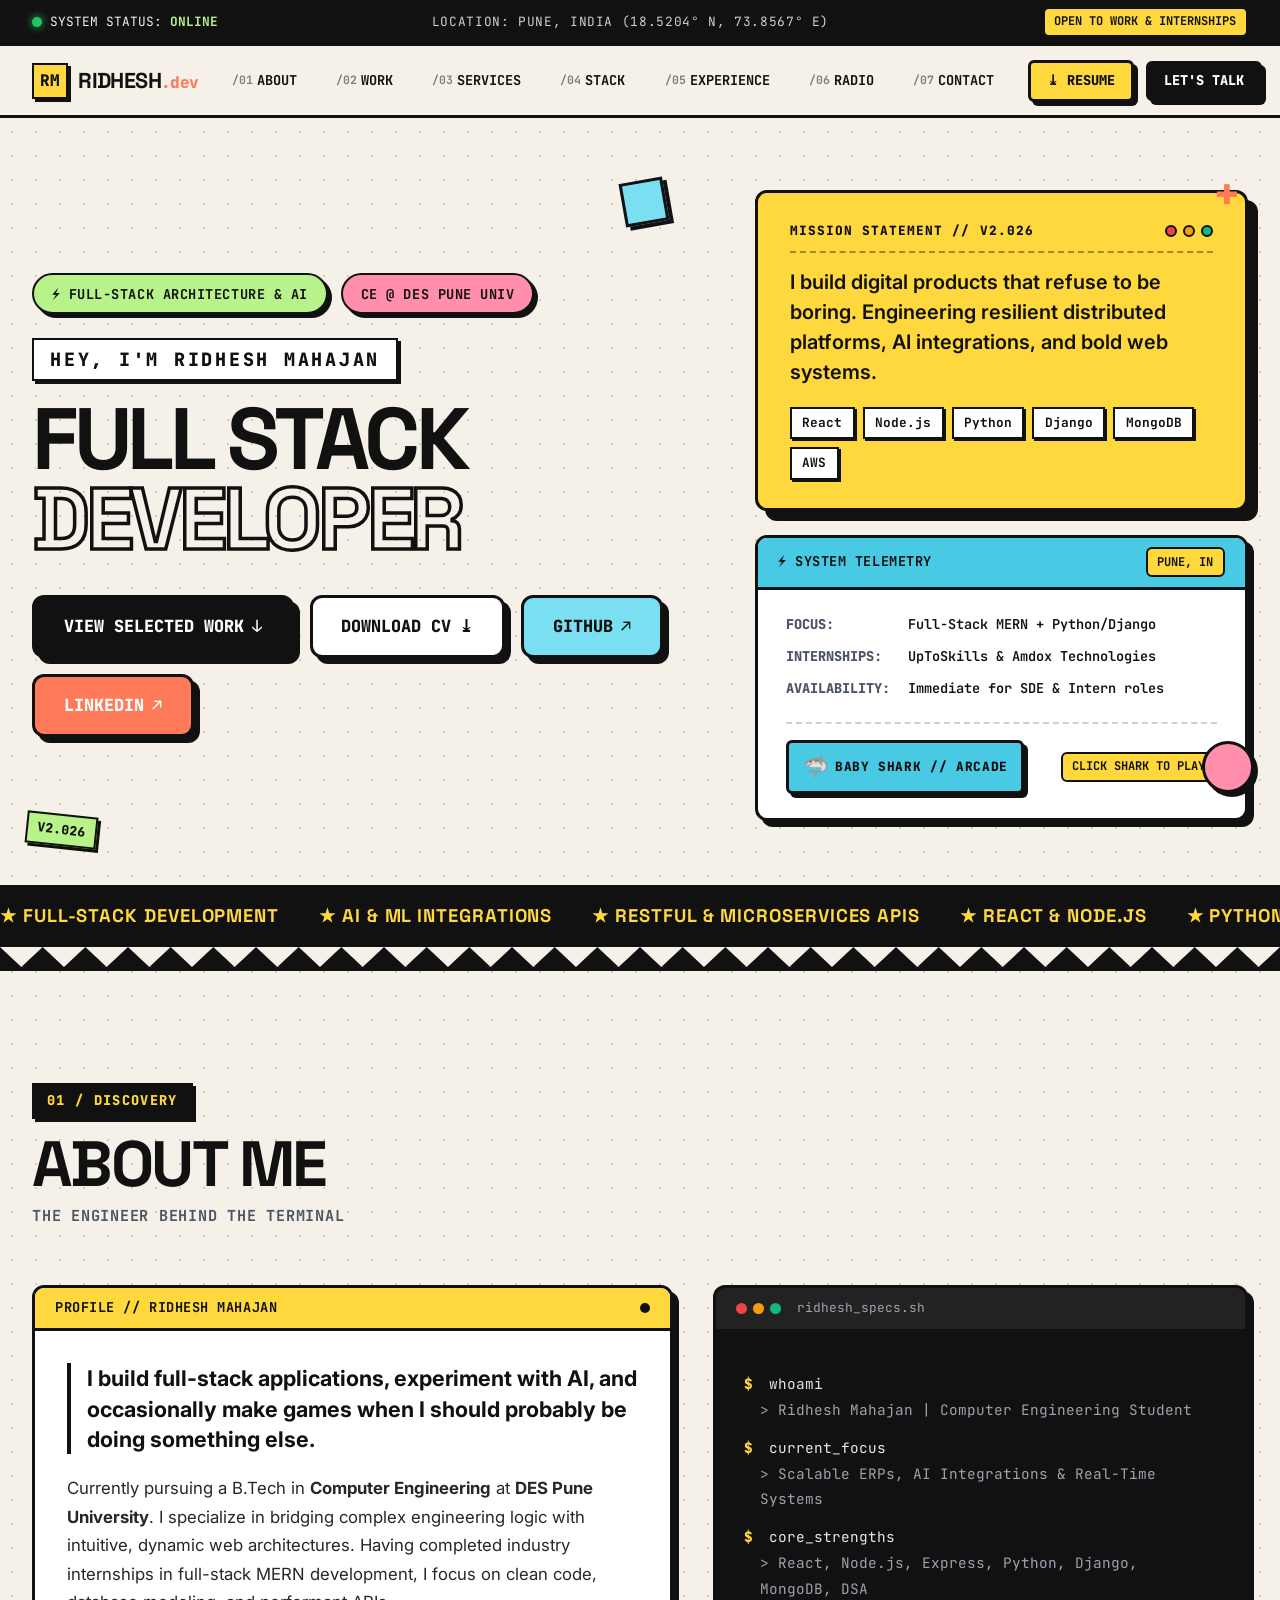
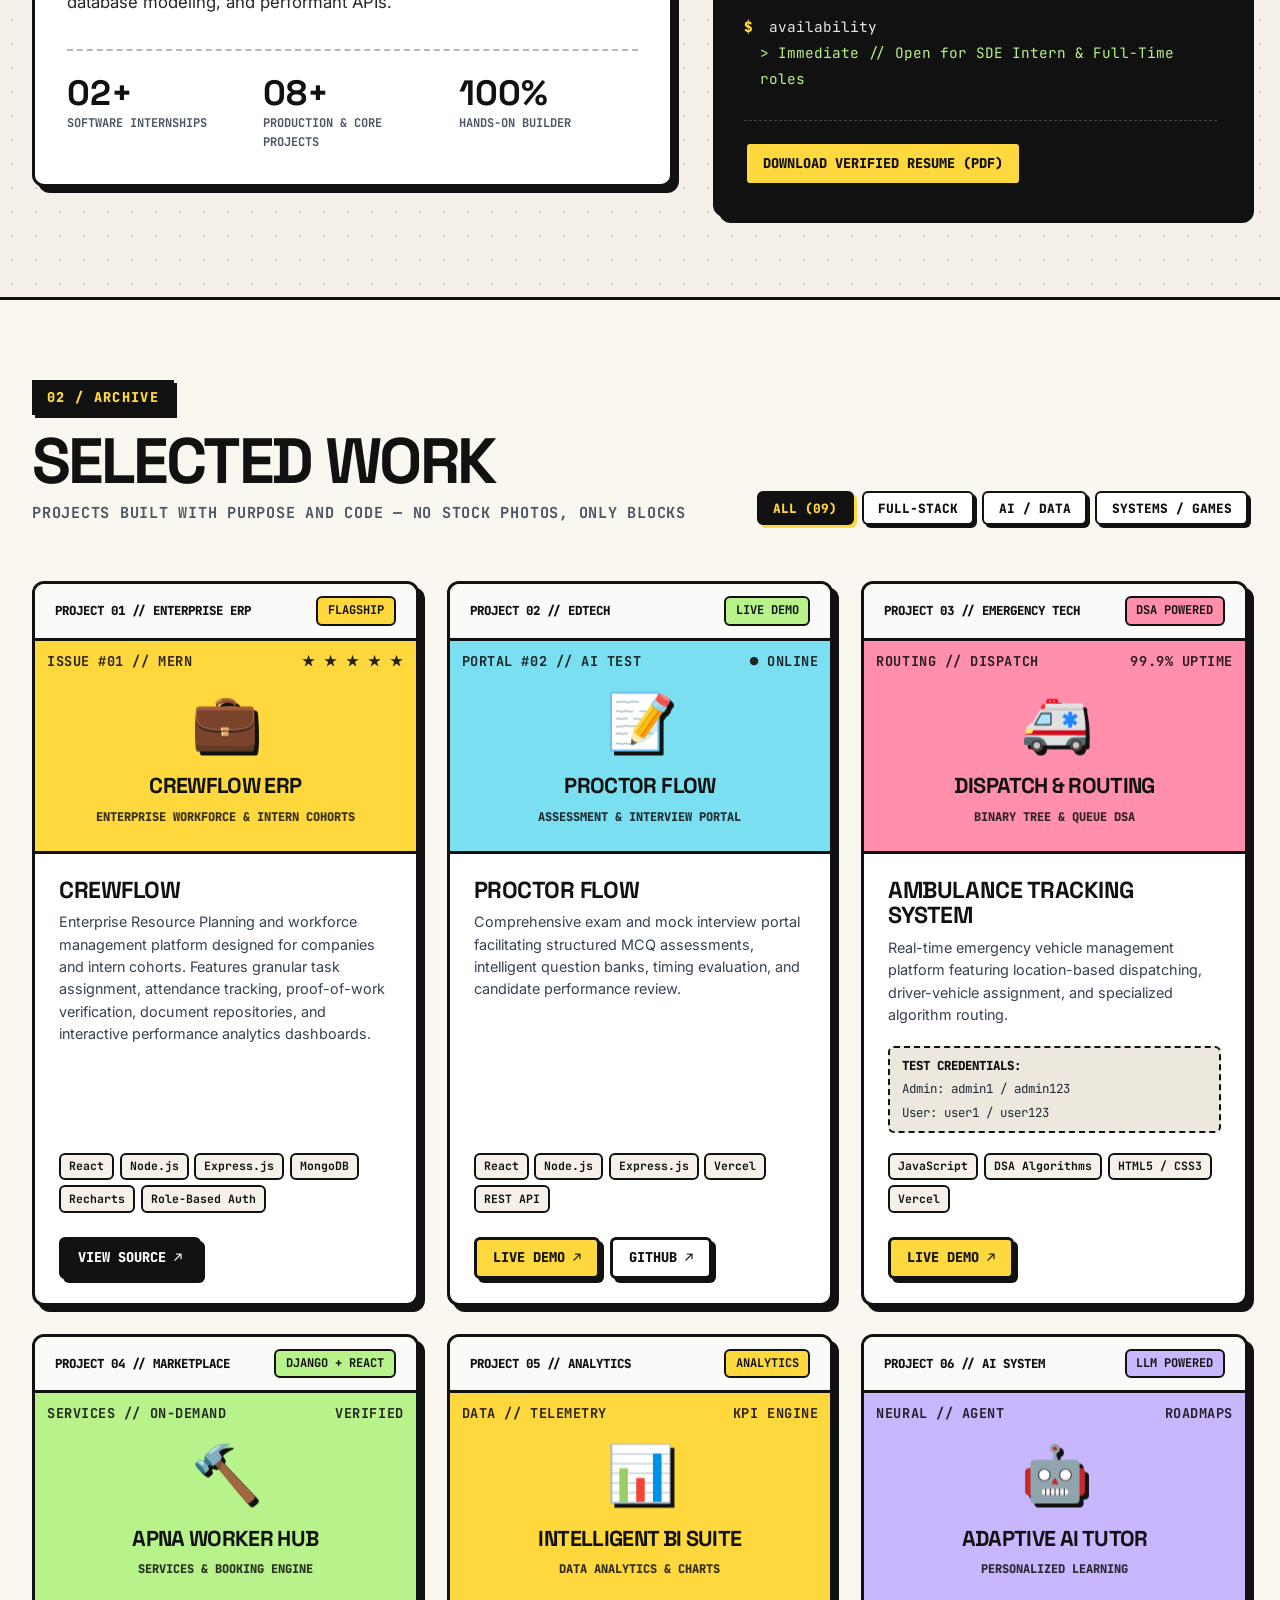
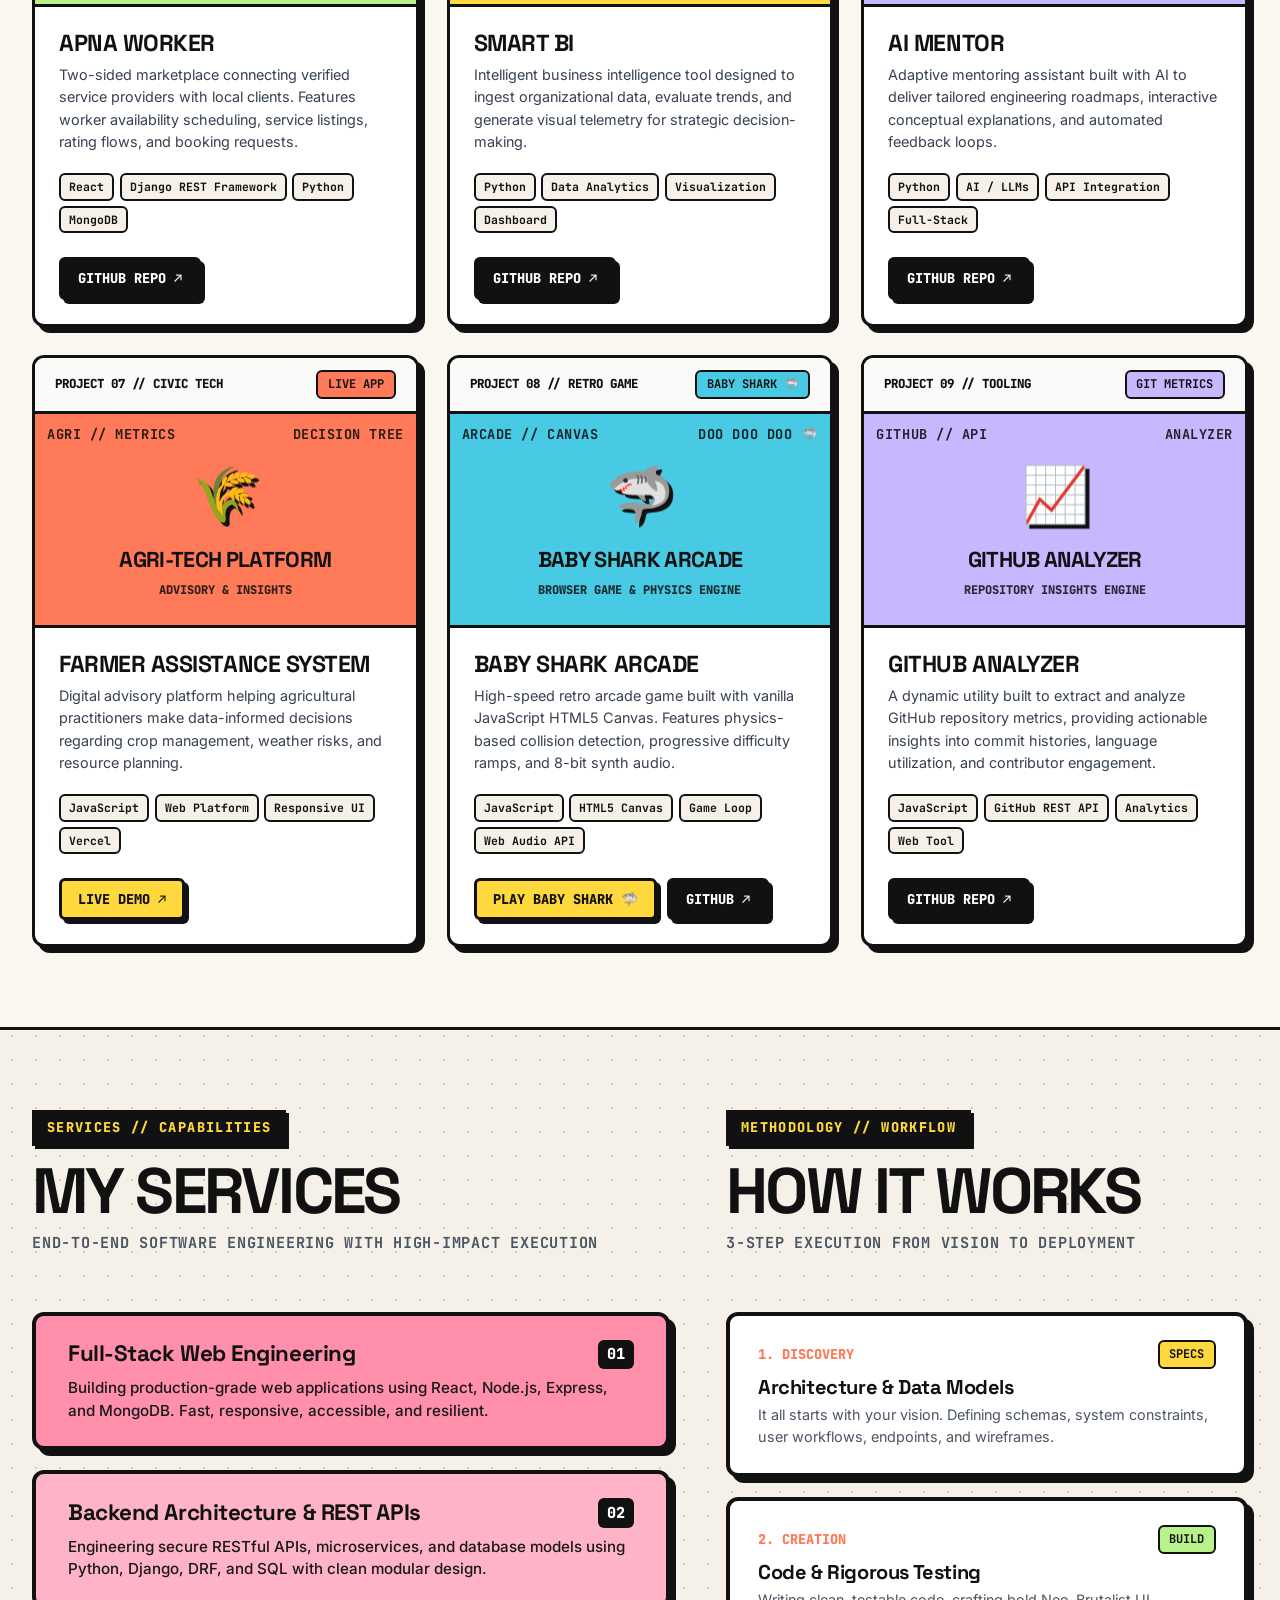
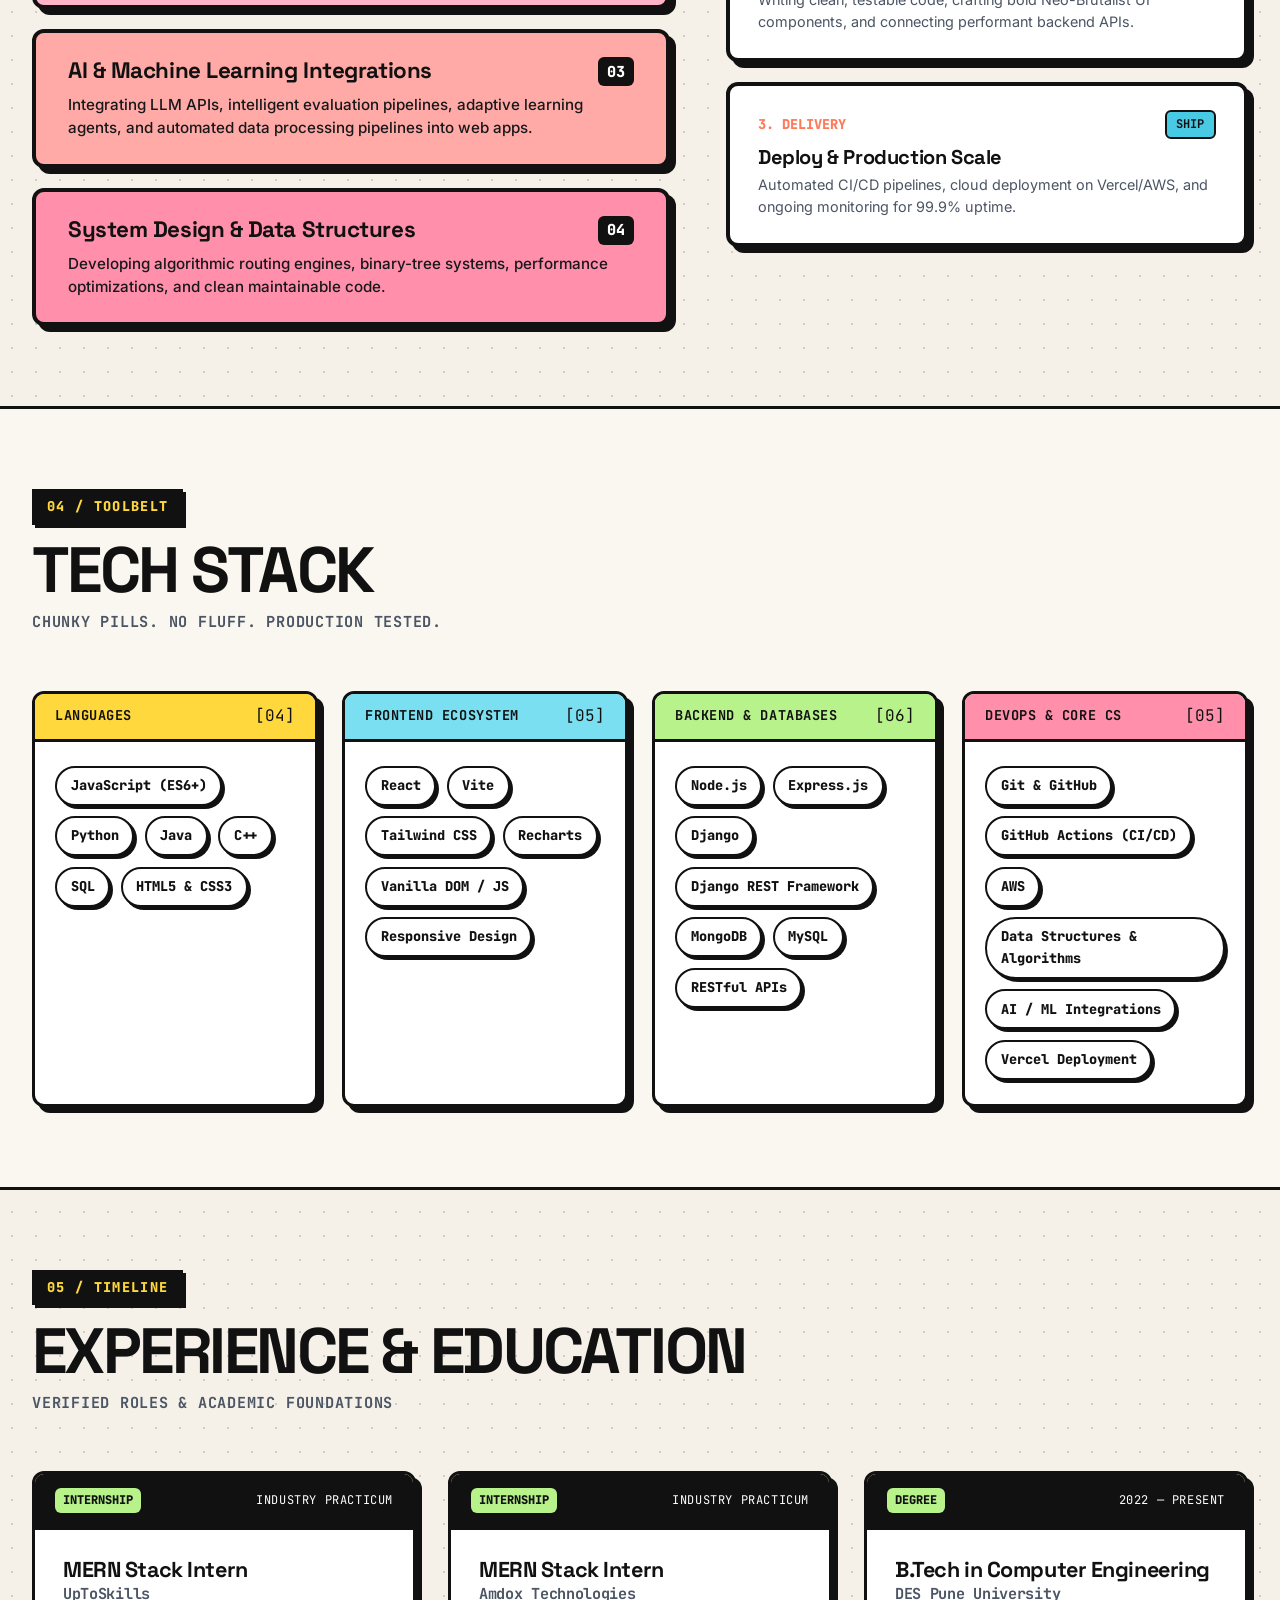
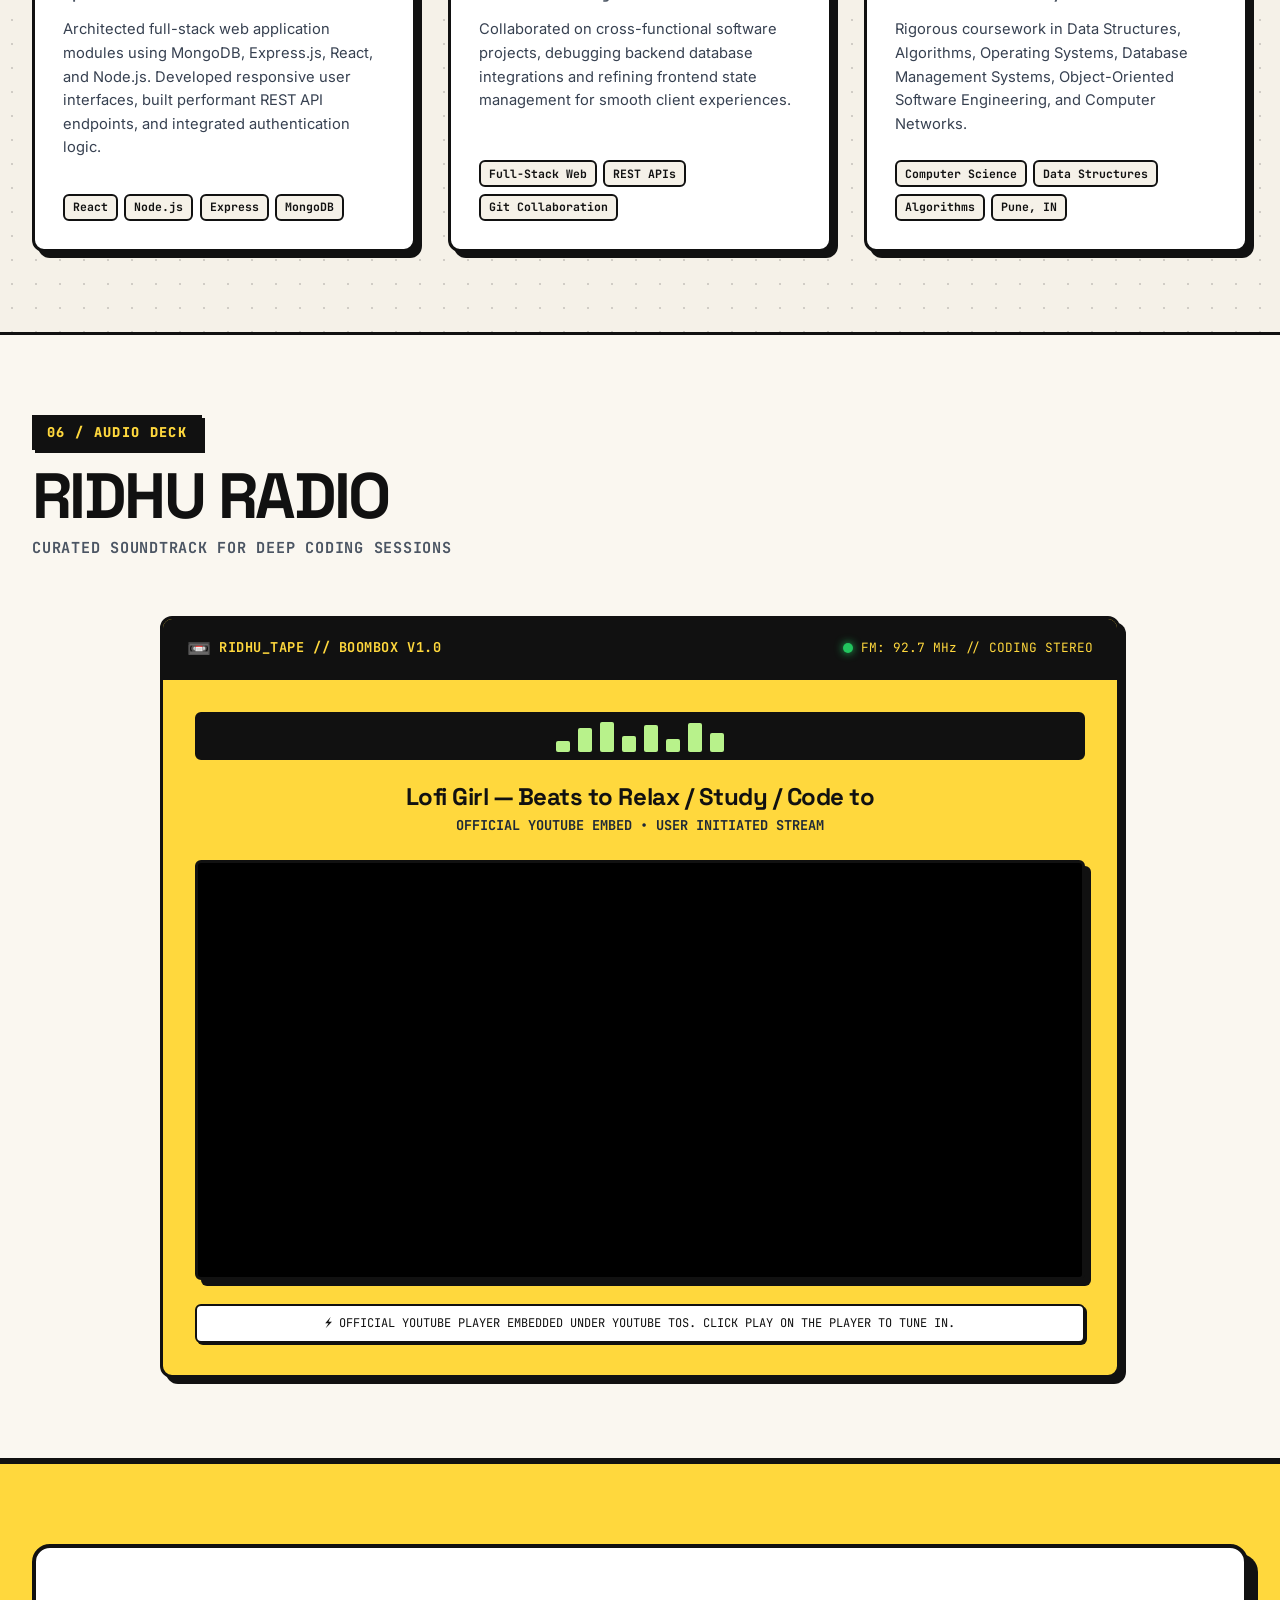
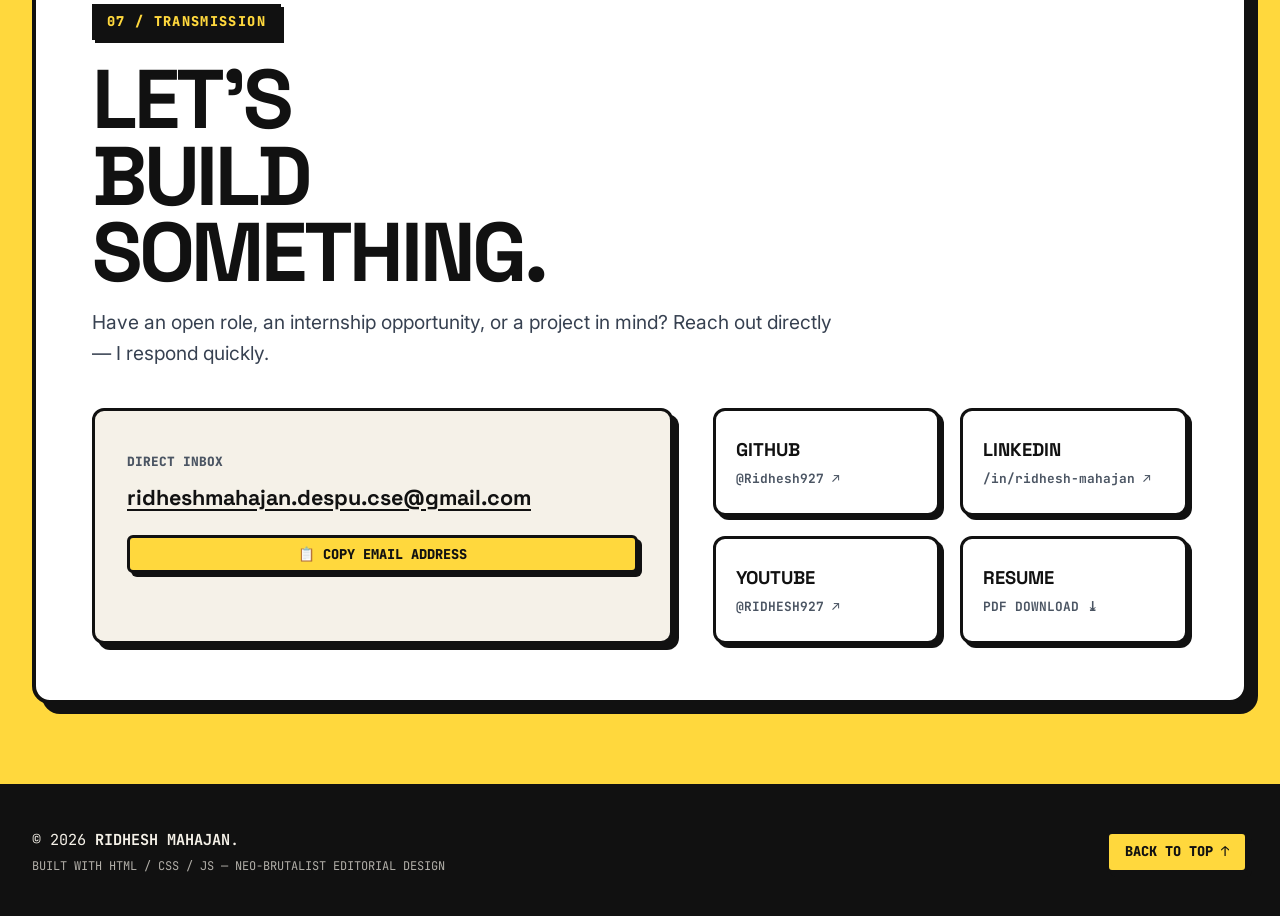
==== commit 71296b5a: "html and css projects changes" ====
--- a/index.html
+++ b/index.html
@@ -286,7 +286,7 @@
                         </div>
                         <!-- Filter Tabs -->
                         <div class="project-filters" role="tablist" aria-label="Project category filter">
-                            <button class="filter-btn active" data-filter="all">ALL (08)</button>
+                            <button class="filter-btn active" data-filter="all">ALL (09)</button>
                             <button class="filter-btn" data-filter="fullstack">FULL-STACK</button>
                             <button class="filter-btn" data-filter="ai">AI / DATA</button>
                             <button class="filter-btn" data-filter="systems">SYSTEMS / GAMES</button>
@@ -576,6 +576,40 @@
                                 </button>
                                 <a href="https://github.com/Ridhesh927" target="_blank" rel="noopener noreferrer" class="btn btn-sm btn-black">
                                     GITHUB ↗
+                                </a>
+                            </div>
+                        </div>
+                    </article>
+
+                    <!-- Project 09: GitHub Analyzer -->
+                    <article class="project-card" data-category="fullstack">
+                        <div class="project-card-header">
+                            <div class="proj-id">PROJECT 09 // TOOLING</div>
+                            <span class="badge badge-purple">GIT METRICS</span>
+                        </div>
+                        <div class="project-graphic-placeholder bg-purple">
+                            <div class="graphic-badge-row">
+                                <span class="mono-code">GITHUB // API</span>
+                                <span class="mono-code">ANALYZER</span>
+                            </div>
+                            <div class="graphic-icon">📈</div>
+                            <div class="graphic-title">GITHUB ANALYZER</div>
+                            <div class="graphic-sub mono-text">REPOSITORY INSIGHTS ENGINE</div>
+                        </div>
+                        <div class="project-details">
+                            <h3 class="project-name">GITHUB ANALYZER</h3>
+                            <p class="project-desc">
+                                A dynamic utility built to extract and analyze GitHub repository metrics, providing actionable insights into commit histories, language utilization, and contributor engagement.
+                            </p>
+                            <div class="project-tech-tags">
+                                <span class="tag">JavaScript</span>
+                                <span class="tag">GitHub REST API</span>
+                                <span class="tag">Analytics</span>
+                                <span class="tag">Web Tool</span>
+                            </div>
+                            <div class="project-links">
+                                <a href="https://github.com/Ridhesh927/Git_analysis" target="_blank" rel="noopener noreferrer" class="btn btn-sm btn-black">
+                                    GITHUB REPO ↗
                                 </a>
                             </div>
                         </div>
--- a/style.css
+++ b/style.css
@@ -527,7 +527,6 @@
     display: block;
     color: transparent;
     -webkit-text-stroke: 3.5px var(--black);
-    text-stroke: 3.5px var(--black);
     position: relative;
 }
 
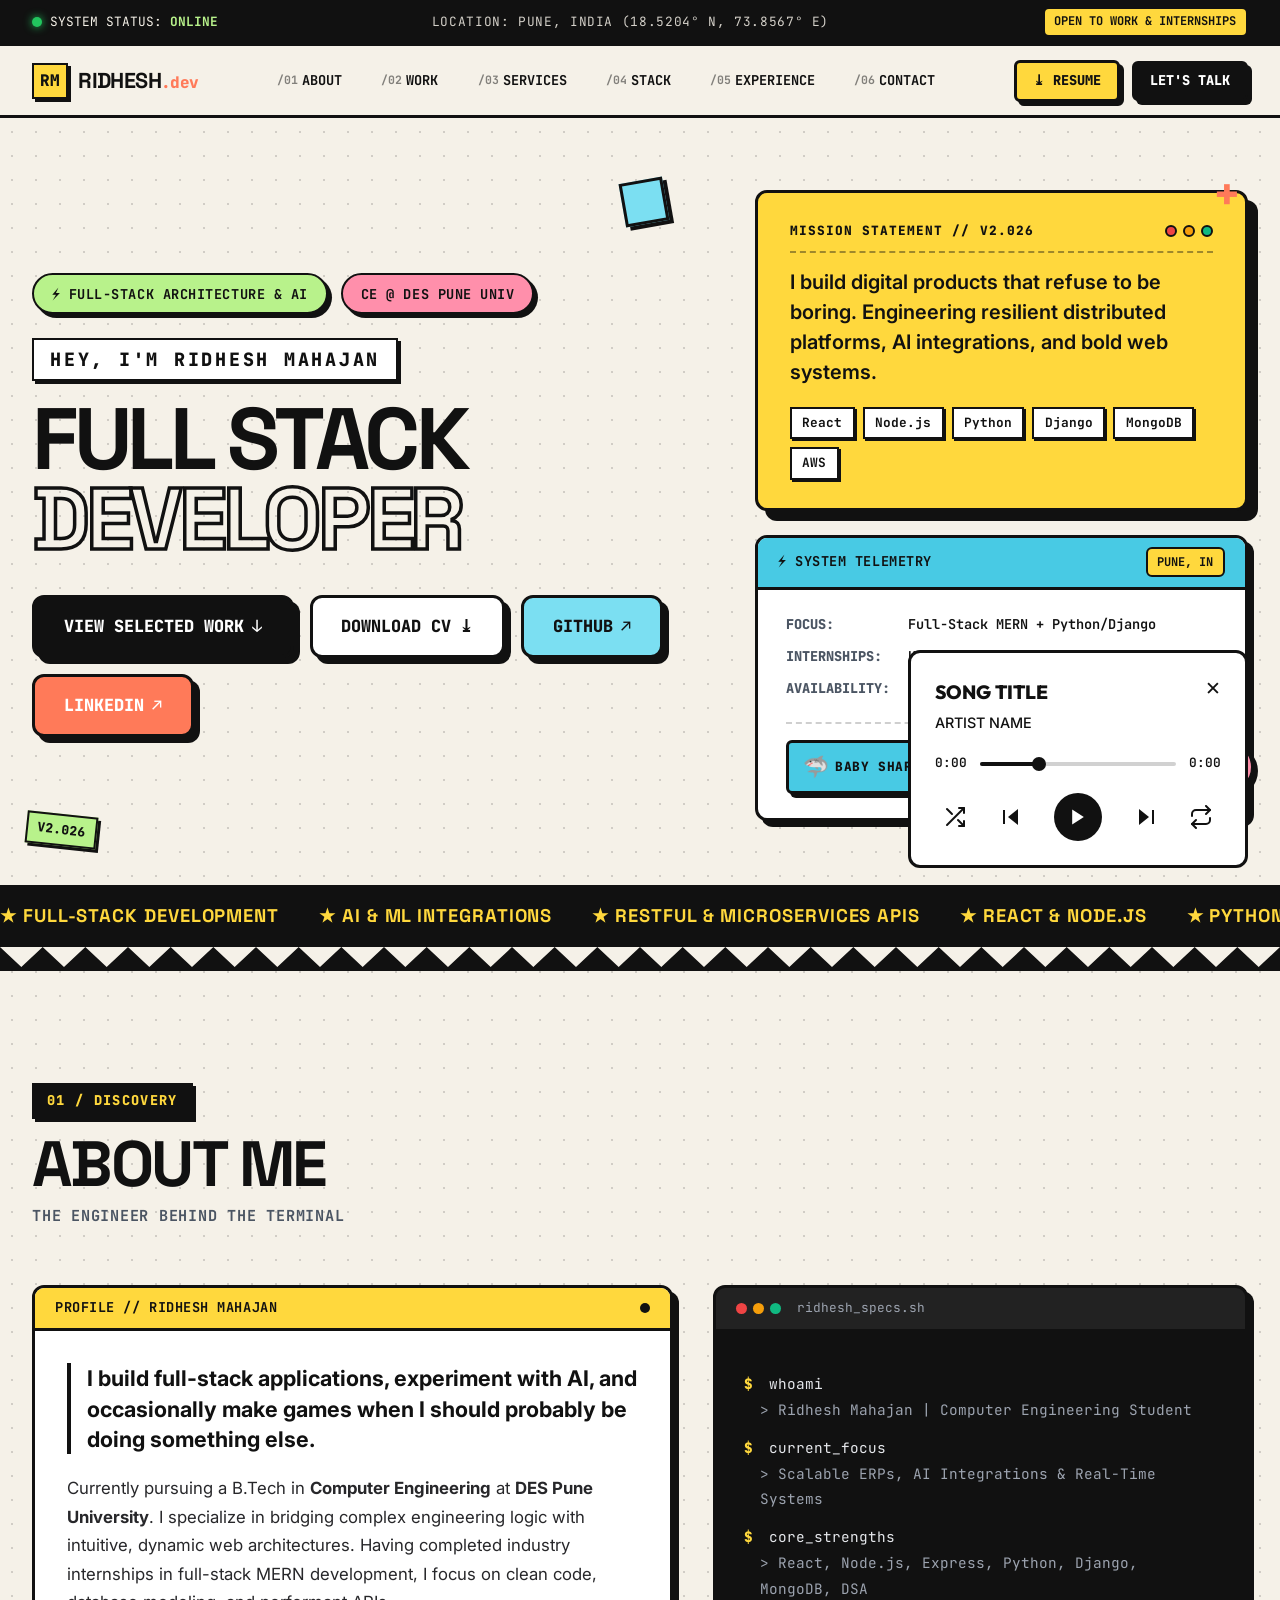
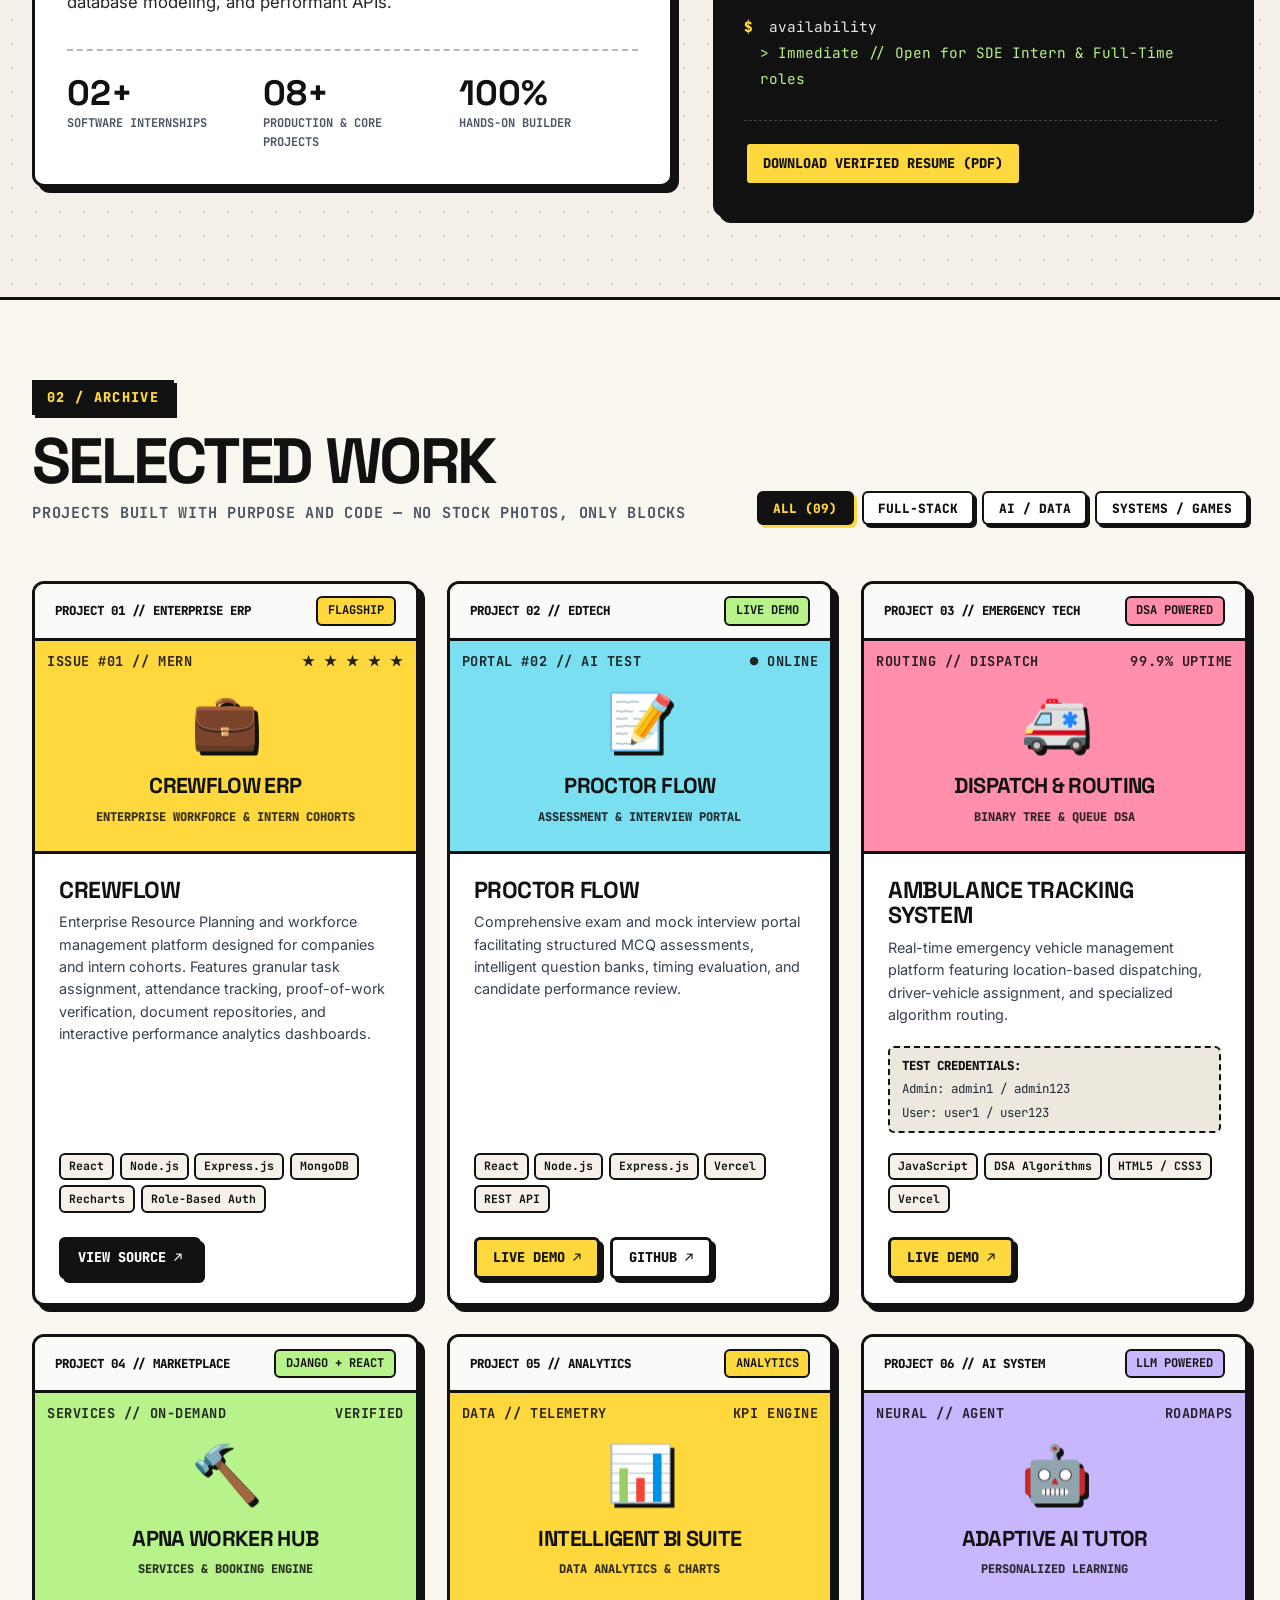
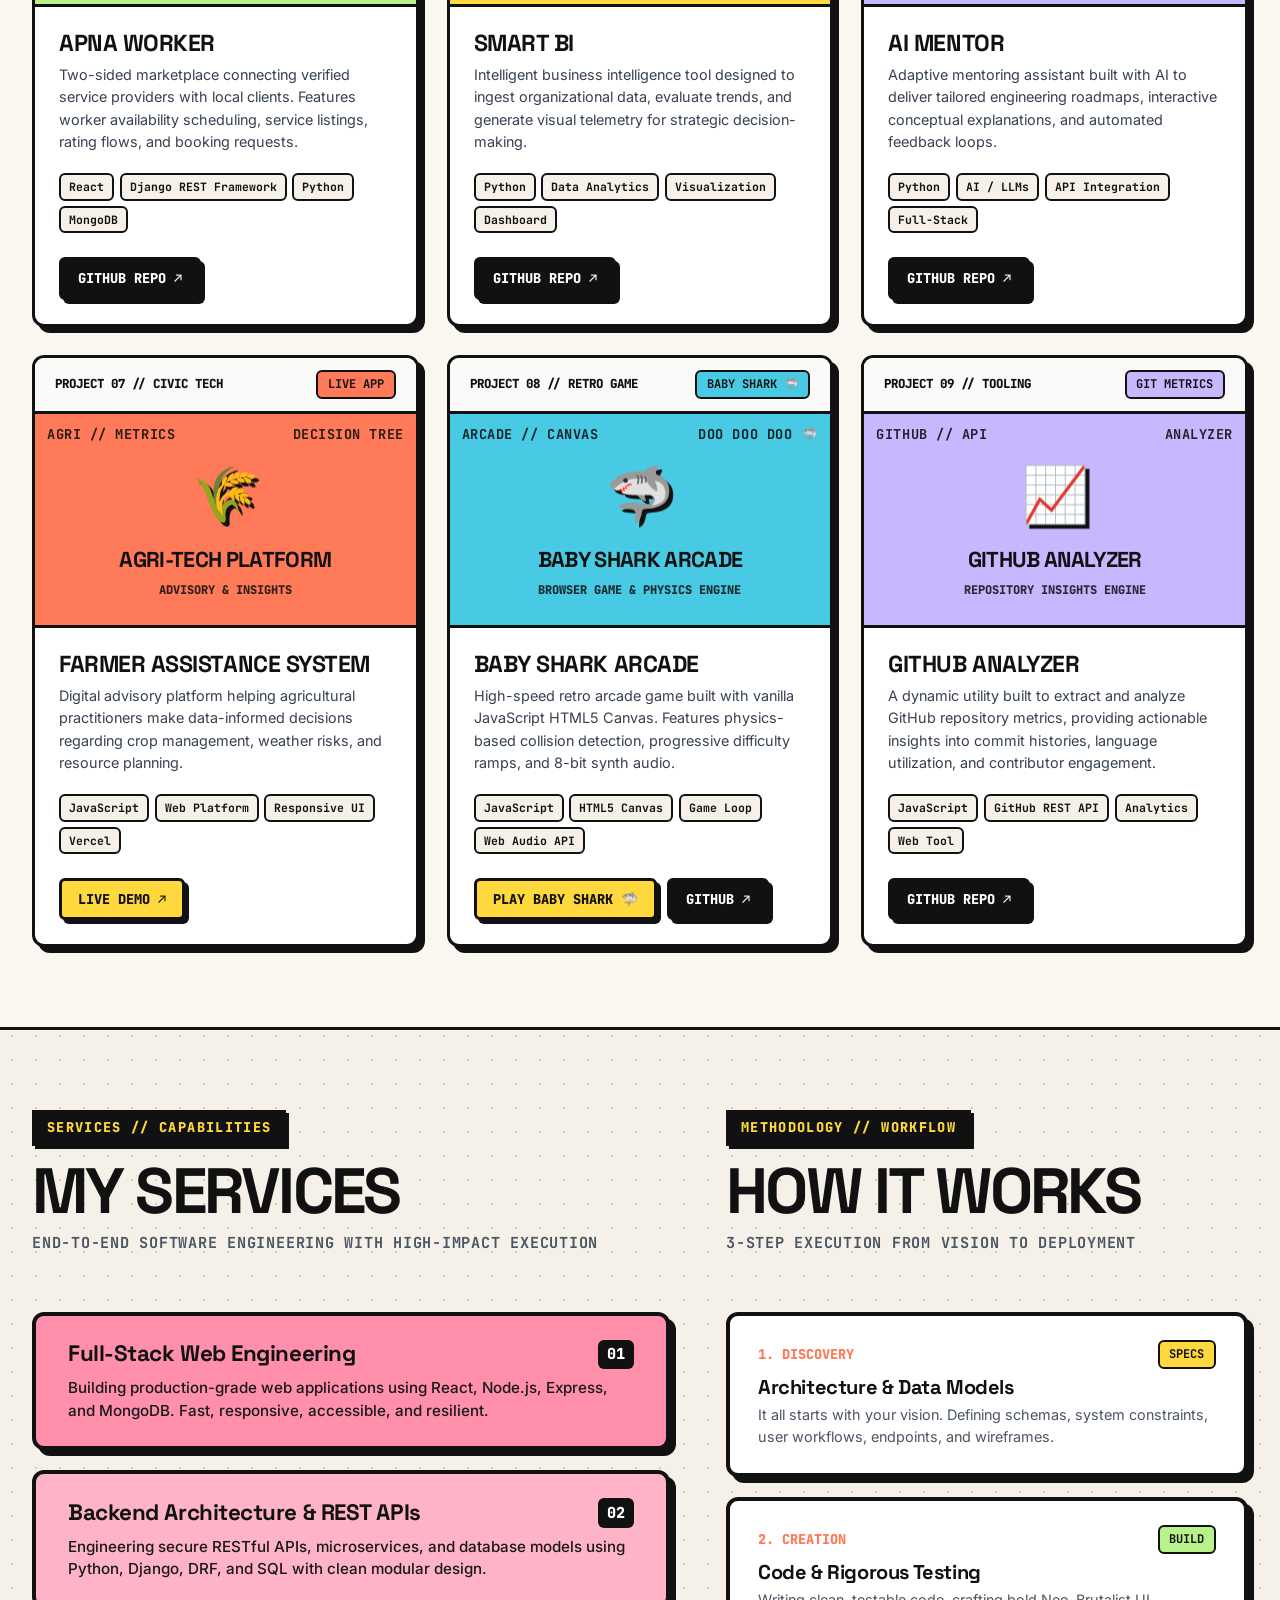
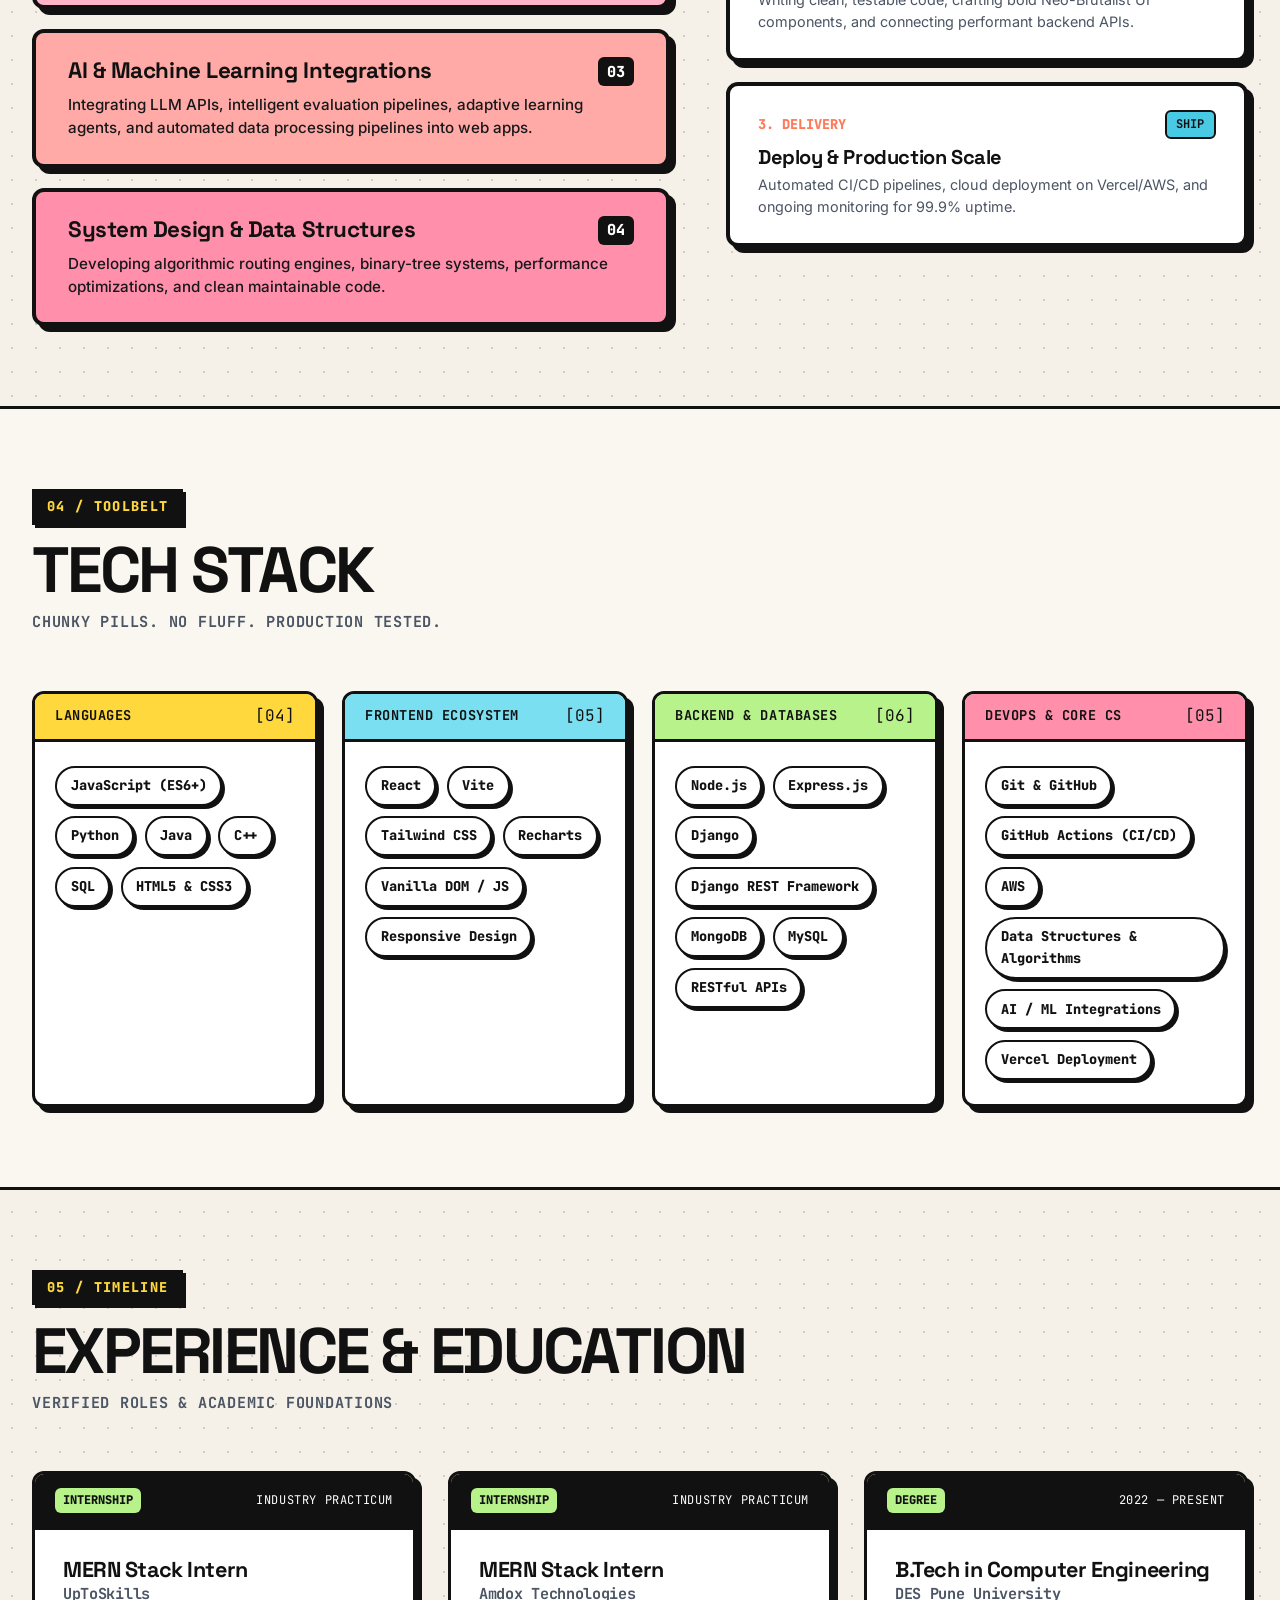
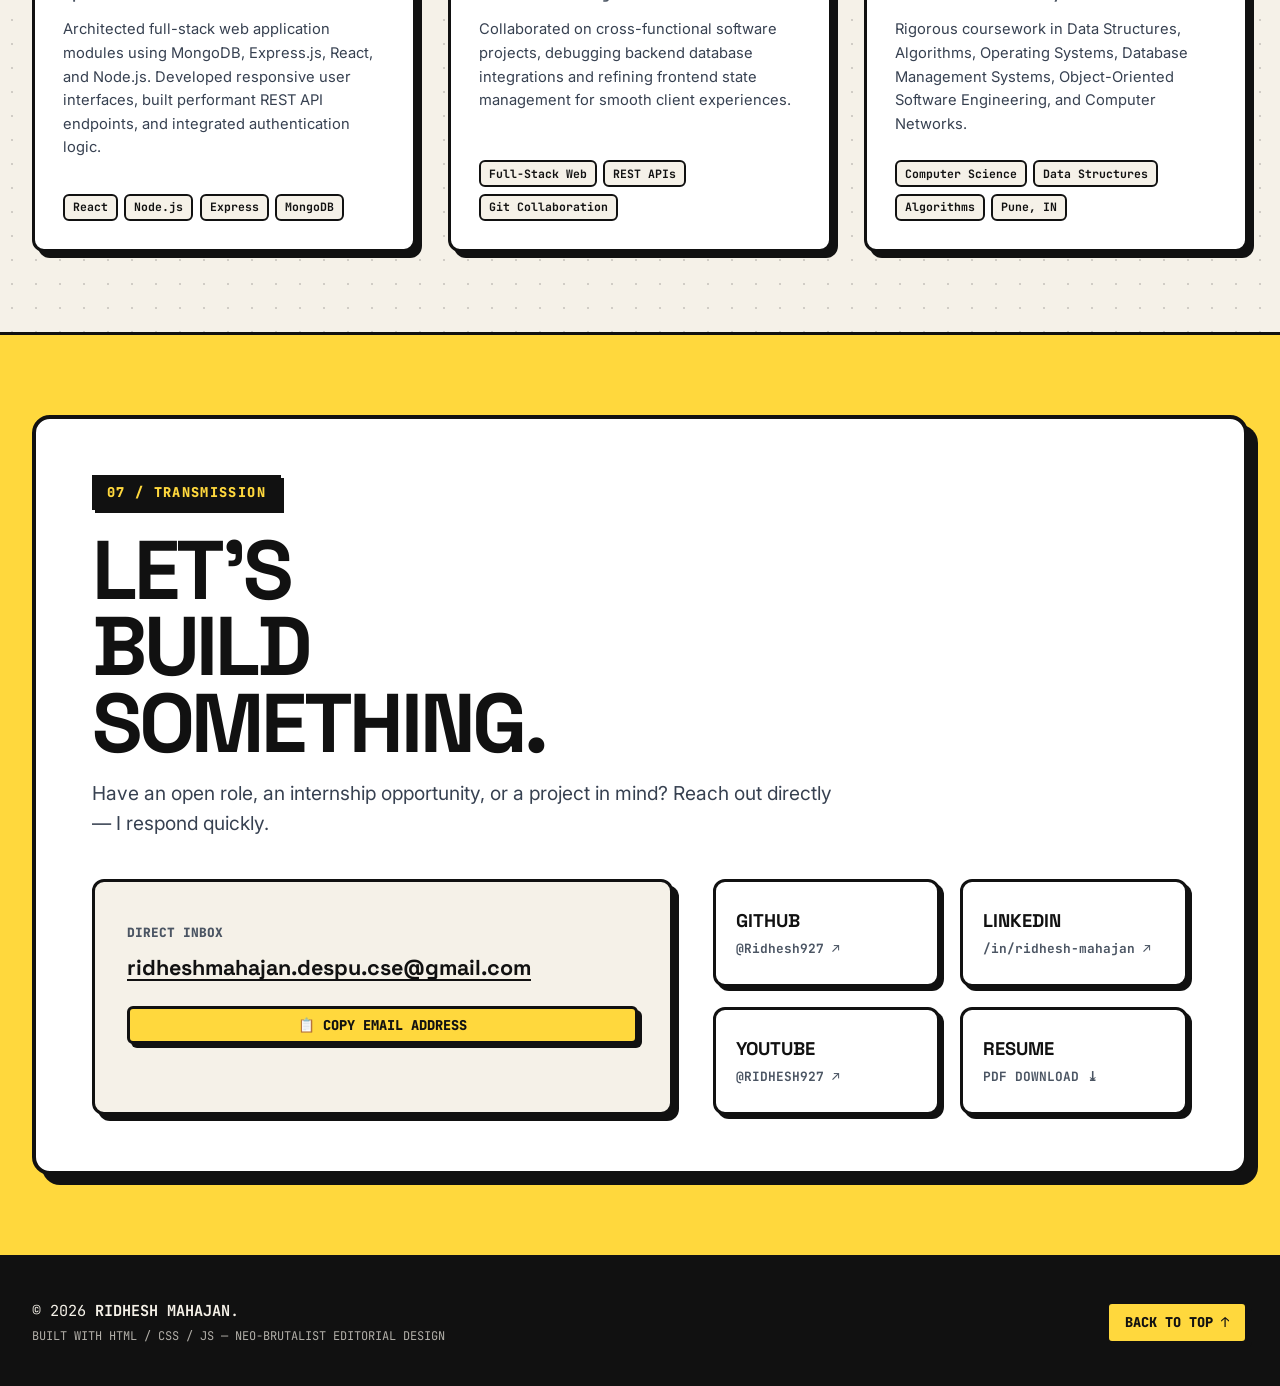
==== commit 5f0f63c8: "changes in the players of music" ====
--- a/index.html
+++ b/index.html
@@ -45,8 +45,7 @@
                 <li><a href="#services" class="nav-link"><span class="nav-num">/03</span> SERVICES</a></li>
                 <li><a href="#stack" class="nav-link"><span class="nav-num">/04</span> STACK</a></li>
                 <li><a href="#experience" class="nav-link"><span class="nav-num">/05</span> EXPERIENCE</a></li>
-                <li><a href="#radio" class="nav-link"><span class="nav-num">/06</span> RADIO</a></li>
-                <li><a href="#contact" class="nav-link"><span class="nav-num">/07</span> CONTACT</a></li>
+                <li><a href="#contact" class="nav-link"><span class="nav-num">/06</span> CONTACT</a></li>
             </ul>
 
             <!-- Header Action Buttons -->
@@ -865,66 +864,7 @@
             </div>
         </section>
 
-        <!-- Section 5: Ridhu Radio (Compliant Official YouTube Embed) -->
-        <section id="radio" class="content-section bg-alt-grid">
-            <div class="container">
-                <div class="section-header">
-                    <span class="section-tag">06 / AUDIO DECK</span>
-                    <h2 class="section-title">RIDHU RADIO</h2>
-                    <p class="section-subtitle">CURATED SOUNDTRACK FOR DEEP CODING SESSIONS</p>
-                </div>
-
-                <div class="radio-deck brutalist-card">
-                    <div class="radio-header">
-                        <div class="cassette-label">
-                            <span class="tape-icon">📼</span>
-                            <span class="mono-code">RIDHU_TAPE // BOOMBOX V1.0</span>
-                        </div>
-                        <div class="radio-status">
-                            <span class="blinking-dot"></span>
-                            <span class="mono-text">FM: 92.7 MHz // CODING STEREO</span>
-                        </div>
-                    </div>
-
-                    <div class="radio-body">
-                        <div class="radio-visualizer" aria-hidden="true">
-                            <div class="eq-bar bar-1"></div>
-                            <div class="eq-bar bar-2"></div>
-                            <div class="eq-bar bar-3"></div>
-                            <div class="eq-bar bar-4"></div>
-                            <div class="eq-bar bar-5"></div>
-                            <div class="eq-bar bar-6"></div>
-                            <div class="eq-bar bar-7"></div>
-                            <div class="eq-bar bar-8"></div>
-                        </div>
-
-                        <div class="radio-station-info">
-                            <h3 class="now-playing-title">Lofi Girl — Beats to Relax / Study / Code to</h3>
-                            <p class="station-meta mono-text">OFFICIAL YOUTUBE EMBED • USER INITIATED STREAM</p>
-                        </div>
-
-                        <!-- Compliant Official YouTube Embedded Player with visible controls -->
-                        <div class="youtube-player-container">
-                            <iframe 
-                                id="youtube-audio-player"
-                                src="https://www.youtube-nocookie.com/embed/jfKfPfyJRdk?enablejsapi=1" 
-                                title="Ridhu Radio - Lofi Coding Stream" 
-                                frameborder="0" 
-                                allow="accelerometer; autoplay; clipboard-write; encrypted-media; gyroscope; picture-in-picture; web-share" 
-                                allowfullscreen
-                                loading="lazy">
-                            </iframe>
-                        </div>
-
-                        <div class="radio-footer-note mono-text">
-                            <span>⚡ OFFICIAL YOUTUBE PLAYER EMBEDDED UNDER YOUTUBE TOS. CLICK PLAY ON THE PLAYER TO TUNE IN.</span>
-                        </div>
-                    </div>
-                </div>
-            </div>
-        </section>
-
-        <!-- Section 6: Contact CTA Section -->
+        <!-- Section 5: Contact CTA Section -->
         <section id="contact" class="content-section bg-yellow-grid">
             <div class="container contact-container">
                 <div class="contact-box brutalist-card">
@@ -997,6 +937,48 @@
         </div>
     </div>
 
+    <!-- Floating Music Player Widget -->
+    <div id="floating-music-player" class="brutalist-player">
+        <div class="player-info-row">
+            <div class="track-details">
+                <div class="track-title" id="track-title">SONG TITLE</div>
+                <div class="track-artist" id="track-artist">ARTIST NAME</div>
+            </div>
+            <!-- We can add a close button if needed, but the design didn't have one. I'll add a subtle one for UX -->
+            <button id="player-close-btn" class="player-close" aria-label="Close Player">✕</button>
+        </div>
+        
+        <div class="player-progress-container">
+            <span class="time-current" id="time-current">0:00</span>
+            <div class="progress-bar-wrapper" id="progress-bar-wrapper">
+                <div class="progress-bar-fill" id="progress-bar-fill"></div>
+                <div class="progress-bar-thumb" id="progress-bar-thumb"></div>
+            </div>
+            <span class="time-total" id="time-total">0:00</span>
+        </div>
+
+        <div class="player-controls">
+            <button class="ctrl-btn" id="ctrl-shuffle" aria-label="Shuffle">
+                <svg width="24" height="24" viewBox="0 0 24 24" fill="none" stroke="currentColor" stroke-width="2" stroke-linecap="round" stroke-linejoin="round"><polyline points="16 3 21 3 21 8"></polyline><line x1="4" y1="20" x2="21" y2="3"></line><polyline points="21 16 21 21 16 21"></polyline><line x1="15" y1="15" x2="21" y2="21"></line><line x1="4" y1="4" x2="9" y2="9"></line></svg>
+            </button>
+            <button class="ctrl-btn" id="ctrl-prev" aria-label="Previous">
+                <svg width="24" height="24" viewBox="0 0 24 24" fill="currentColor"><polygon points="19 20 9 12 19 4 19 20"></polygon><line x1="5" y1="19" x2="5" y2="5" stroke="currentColor" stroke-width="2"></line></svg>
+            </button>
+            <button class="ctrl-btn play-btn" id="ctrl-play" aria-label="Play/Pause">
+                <svg width="20" height="20" viewBox="0 0 24 24" fill="currentColor"><polygon points="5 3 19 12 5 21 5 3"></polygon></svg>
+            </button>
+            <button class="ctrl-btn" id="ctrl-next" aria-label="Next">
+                <svg width="24" height="24" viewBox="0 0 24 24" fill="currentColor"><polygon points="5 4 15 12 5 20 5 4"></polygon><line x1="19" y1="5" x2="19" y2="19" stroke="currentColor" stroke-width="2"></line></svg>
+            </button>
+            <button class="ctrl-btn" id="ctrl-loop" aria-label="Loop">
+                <svg width="24" height="24" viewBox="0 0 24 24" fill="none" stroke="currentColor" stroke-width="2" stroke-linecap="round" stroke-linejoin="round"><polyline points="17 1 21 5 17 9"></polyline><path d="M3 11V9a4 4 0 0 1 4-4h14"></path><polyline points="7 23 3 19 7 15"></polyline><path d="M21 13v2a4 4 0 0 1-4 4H3"></path></svg>
+            </button>
+        </div>
+        
+        <!-- Hidden YouTube Player Container -->
+        <div id="youtube-player-container" style="position: absolute; bottom: 0; right: 0; width: 200px; height: 200px; opacity: 0; pointer-events: none; z-index: -9999;"></div>
+    </div>
+
     <!-- Site Footer -->
     <footer class="site-footer">
         <div class="container footer-container">
--- a/style.css
+++ b/style.css
@@ -1931,4 +1931,151 @@
         transition-duration: 0.01ms !important;
         scroll-behavior: auto !important;
     }
+}
+
+/* ==========================================================================
+   FLOATING MUSIC PLAYER (BOTTOM RIGHT)
+   ========================================================================== */
+.brutalist-player {
+    position: fixed;
+    bottom: 2rem;
+    right: 2rem;
+    width: 340px;
+    background-color: var(--surface);
+    border: 3px solid var(--black);
+    border-radius: 12px;
+    z-index: 1000;
+    display: flex;
+    flex-direction: column;
+    padding: 1.5rem;
+    gap: 1.2rem;
+    box-shadow: none; /* User image shows no heavy shadow, just border, but keeping subtle neo-brutal edge */
+    transition: transform 0.3s cubic-bezier(0.175, 0.885, 0.32, 1.275);
+}
+
+.player-info-row {
+    display: flex;
+    justify-content: space-between;
+    align-items: flex-start;
+}
+
+.player-close {
+    background: transparent;
+    border: none;
+    font-size: 1.2rem;
+    cursor: pointer;
+    color: var(--dark-gray);
+    transition: color 0.2s ease;
+}
+
+.player-close:hover {
+    color: var(--black);
+}
+
+.track-details {
+    text-align: left;
+}
+
+.track-title {
+    font-family: var(--font-heading);
+    font-weight: 800;
+    font-size: 1.2rem;
+    text-transform: uppercase;
+    color: var(--black);
+    margin-bottom: 0.2rem;
+}
+
+.track-artist {
+    font-family: var(--font-body);
+    font-size: 0.9rem;
+    color: var(--dark-gray);
+    font-weight: 500;
+    text-transform: uppercase;
+}
+
+.player-progress-container {
+    display: flex;
+    align-items: center;
+    gap: 0.8rem;
+    font-family: var(--font-mono);
+    font-size: 0.8rem;
+    font-weight: 600;
+    color: var(--black);
+}
+
+.progress-bar-wrapper {
+    flex-grow: 1;
+    height: 4px;
+    background-color: #d1d1d1;
+    position: relative;
+    cursor: pointer;
+    border-radius: 2px;
+}
+
+.progress-bar-fill {
+    height: 100%;
+    background-color: var(--black);
+    width: 30%;
+    border-radius: 2px;
+}
+
+.progress-bar-thumb {
+    width: 14px;
+    height: 14px;
+    background-color: var(--black);
+    border-radius: 50%;
+    position: absolute;
+    top: 50%;
+    transform: translate(-50%, -50%);
+    left: 30%;
+    transition: transform 0.1s;
+}
+
+.progress-bar-wrapper:hover .progress-bar-thumb {
+    transform: translate(-50%, -50%) scale(1.2);
+}
+
+.player-controls {
+    display: flex;
+    justify-content: space-between;
+    align-items: center;
+    padding: 0 0.5rem;
+}
+
+.ctrl-btn {
+    background: transparent;
+    border: none;
+    cursor: pointer;
+    color: var(--black);
+    transition: transform 0.1s ease;
+    display: flex;
+    align-items: center;
+    justify-content: center;
+}
+
+.ctrl-btn:hover {
+    transform: scale(1.1);
+}
+
+.play-btn {
+    width: 48px;
+    height: 48px;
+    background-color: var(--black);
+    color: var(--surface);
+    border-radius: 50%;
+}
+
+.play-btn:active {
+    transform: scale(0.95);
+}
+
+/* Make it responsive */
+@media (max-width: 768px) {
+    .brutalist-player {
+        bottom: 1rem;
+        right: 1rem;
+        left: 1rem;
+        width: auto;
+        padding: 1rem;
+    }
 }
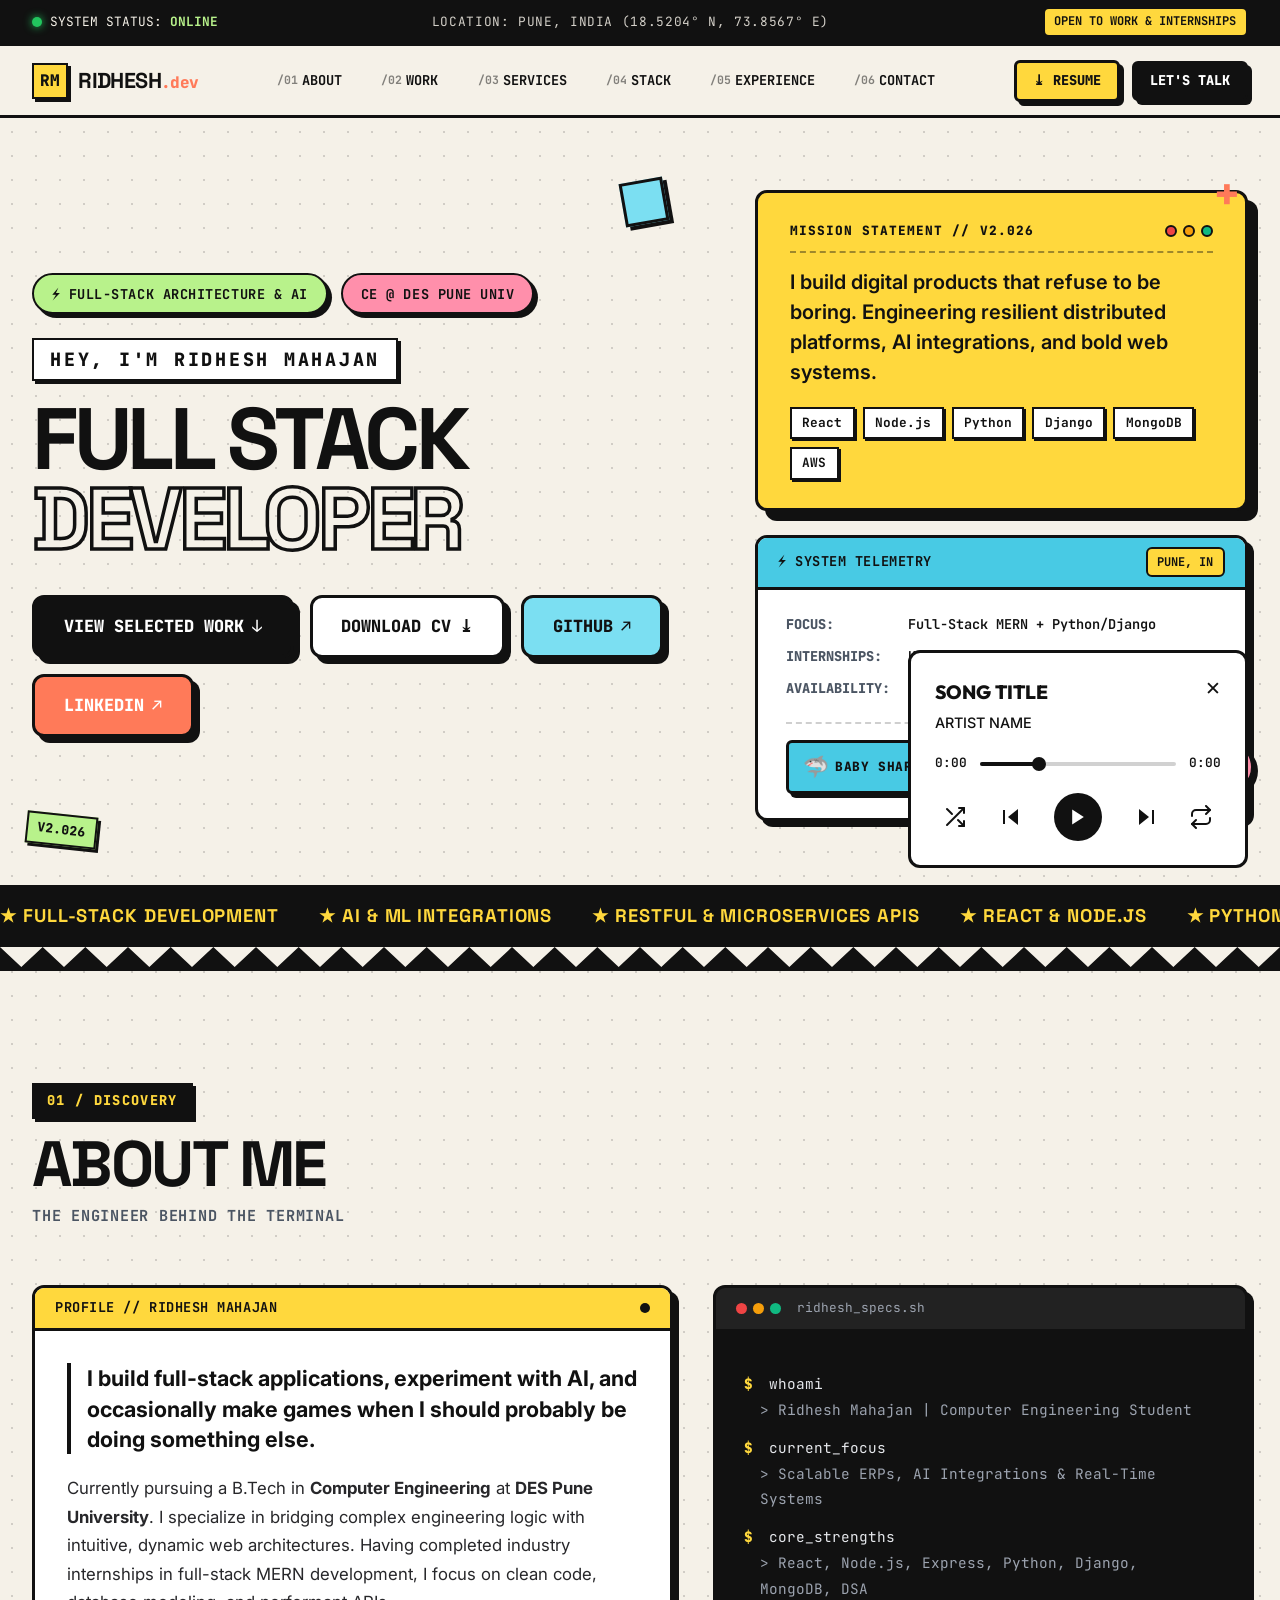
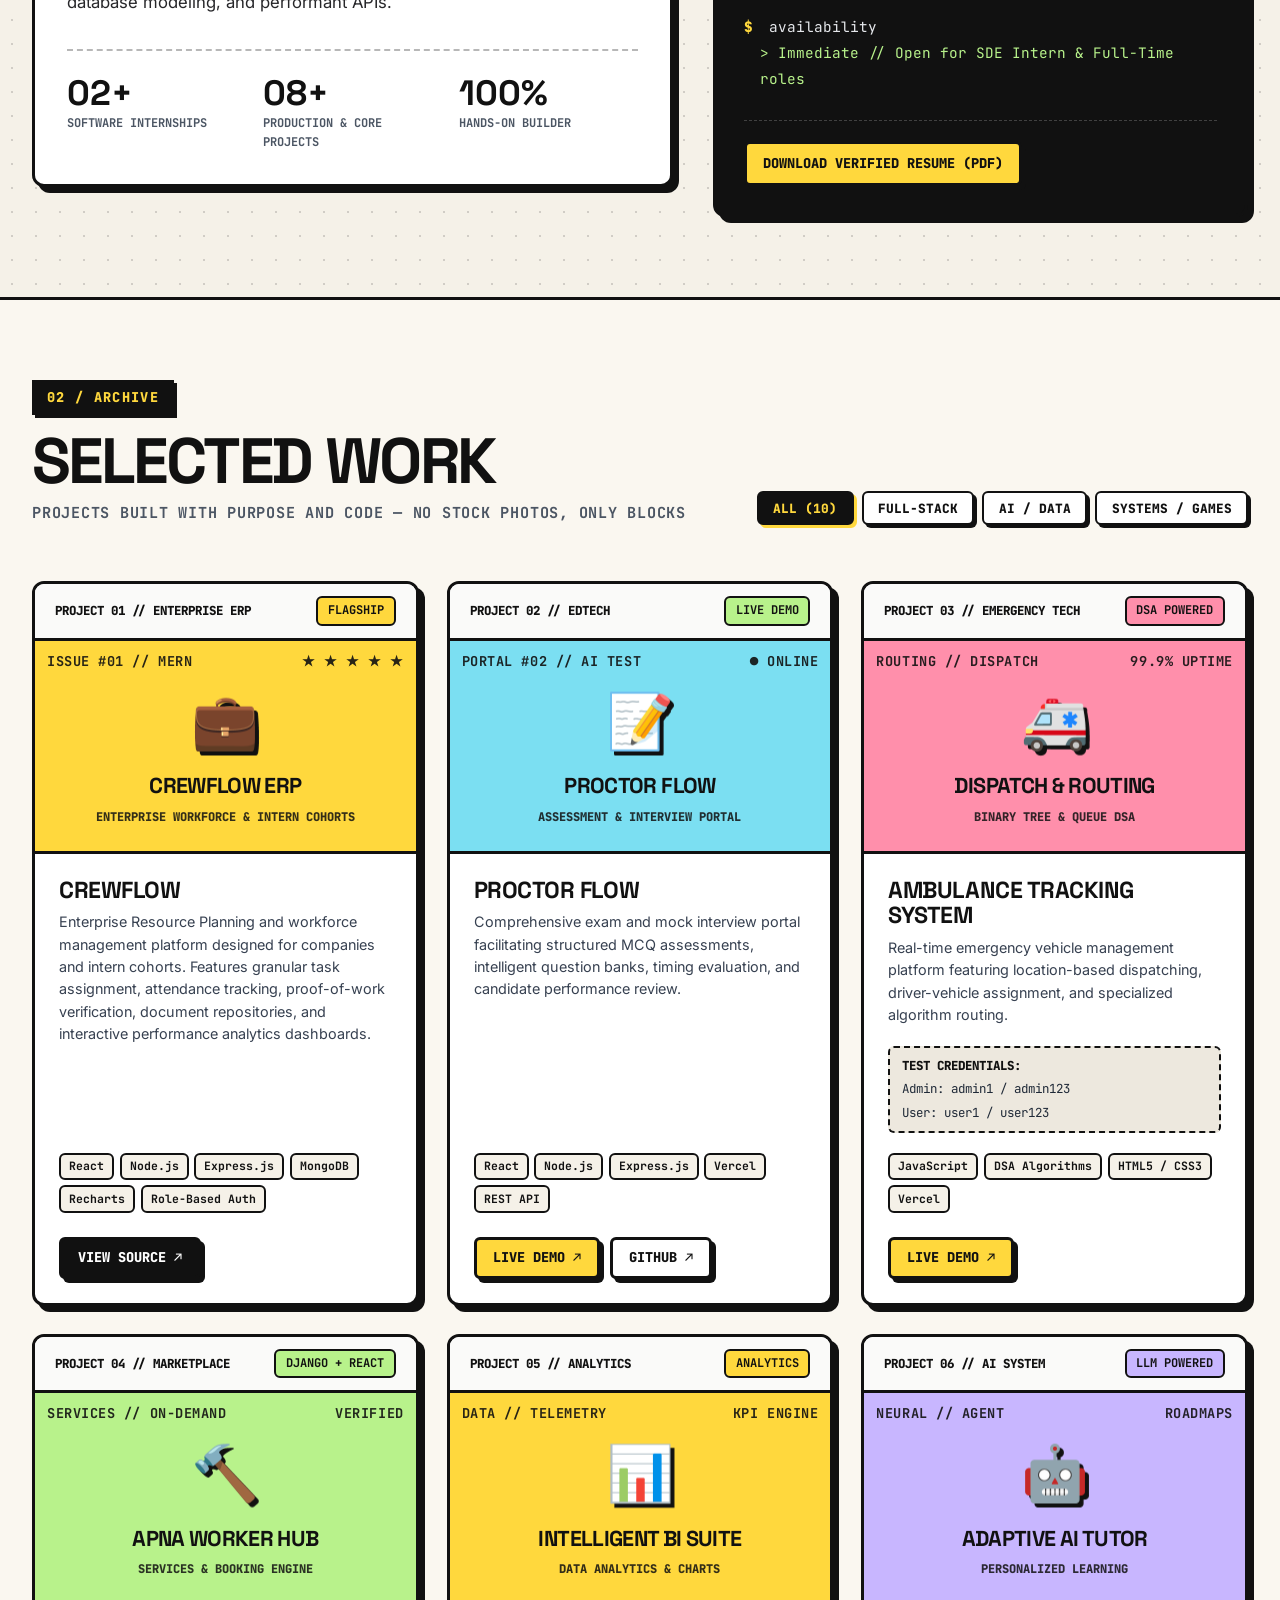
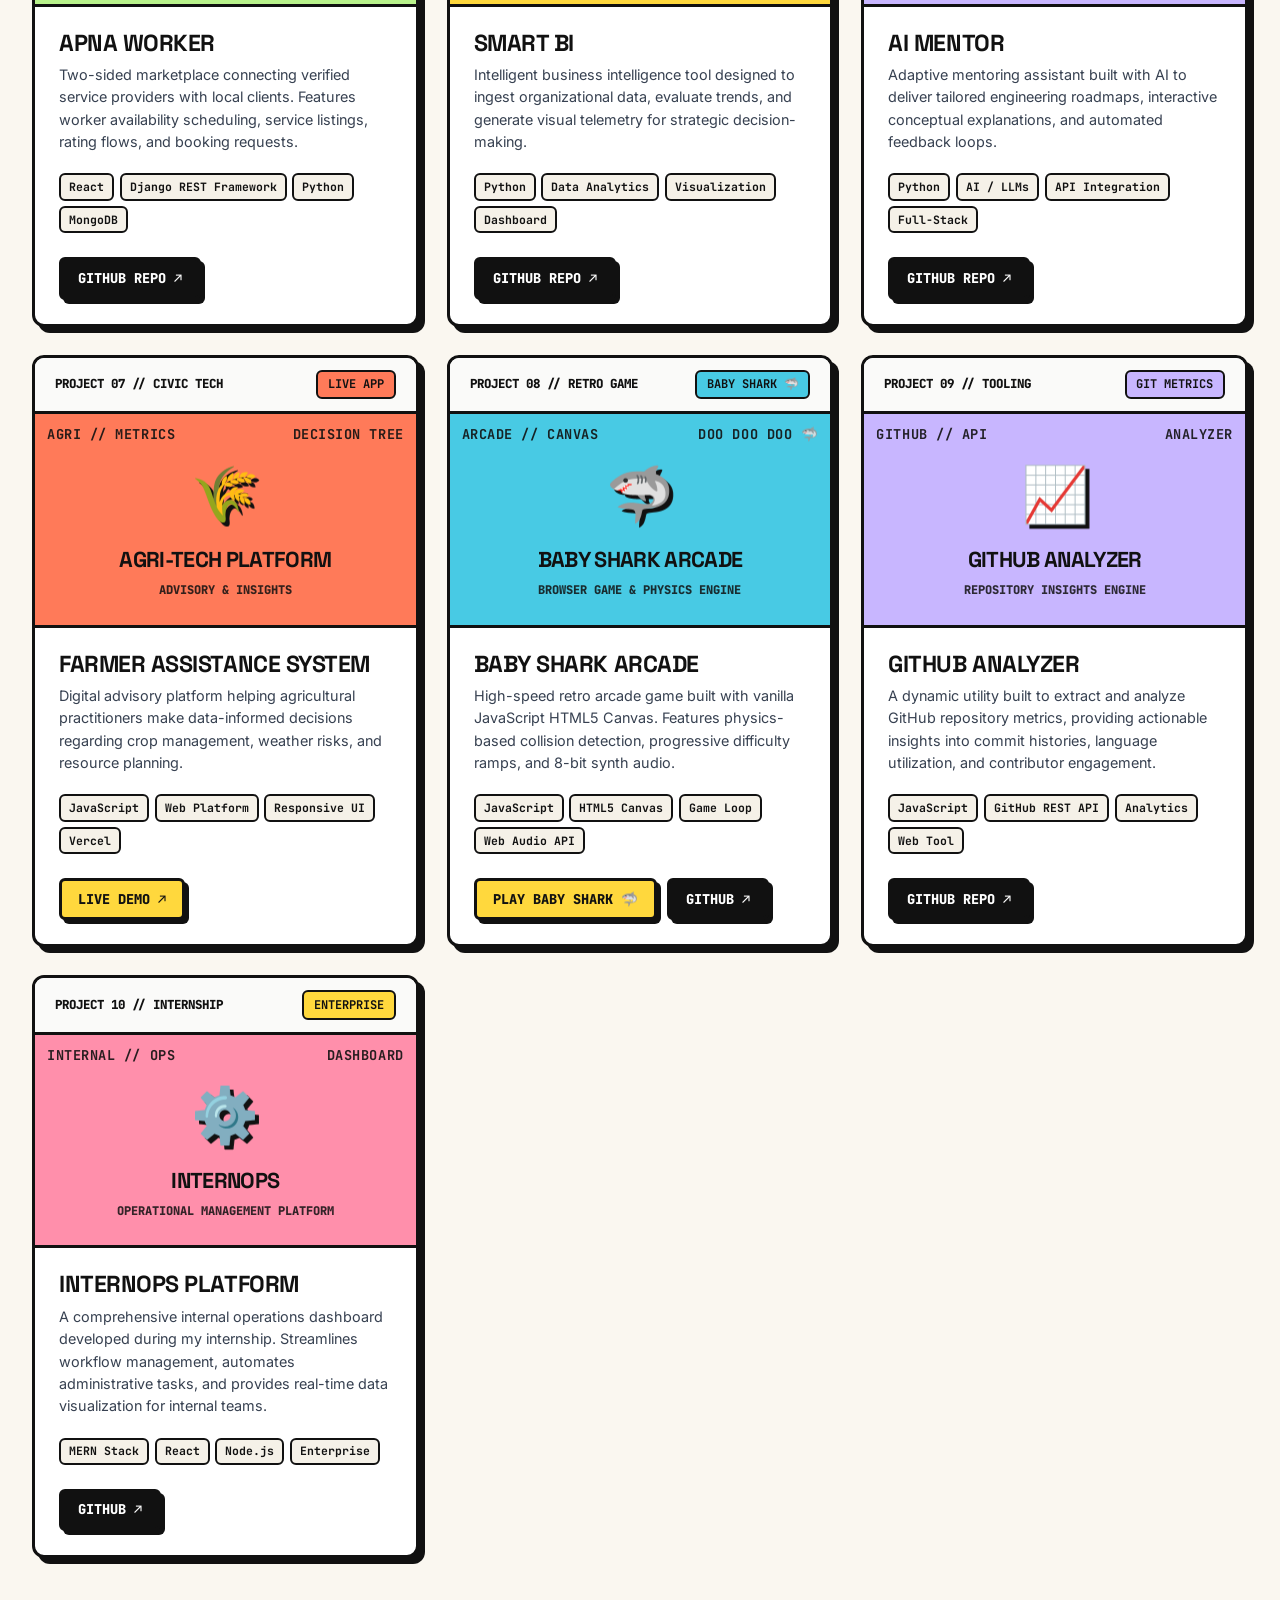
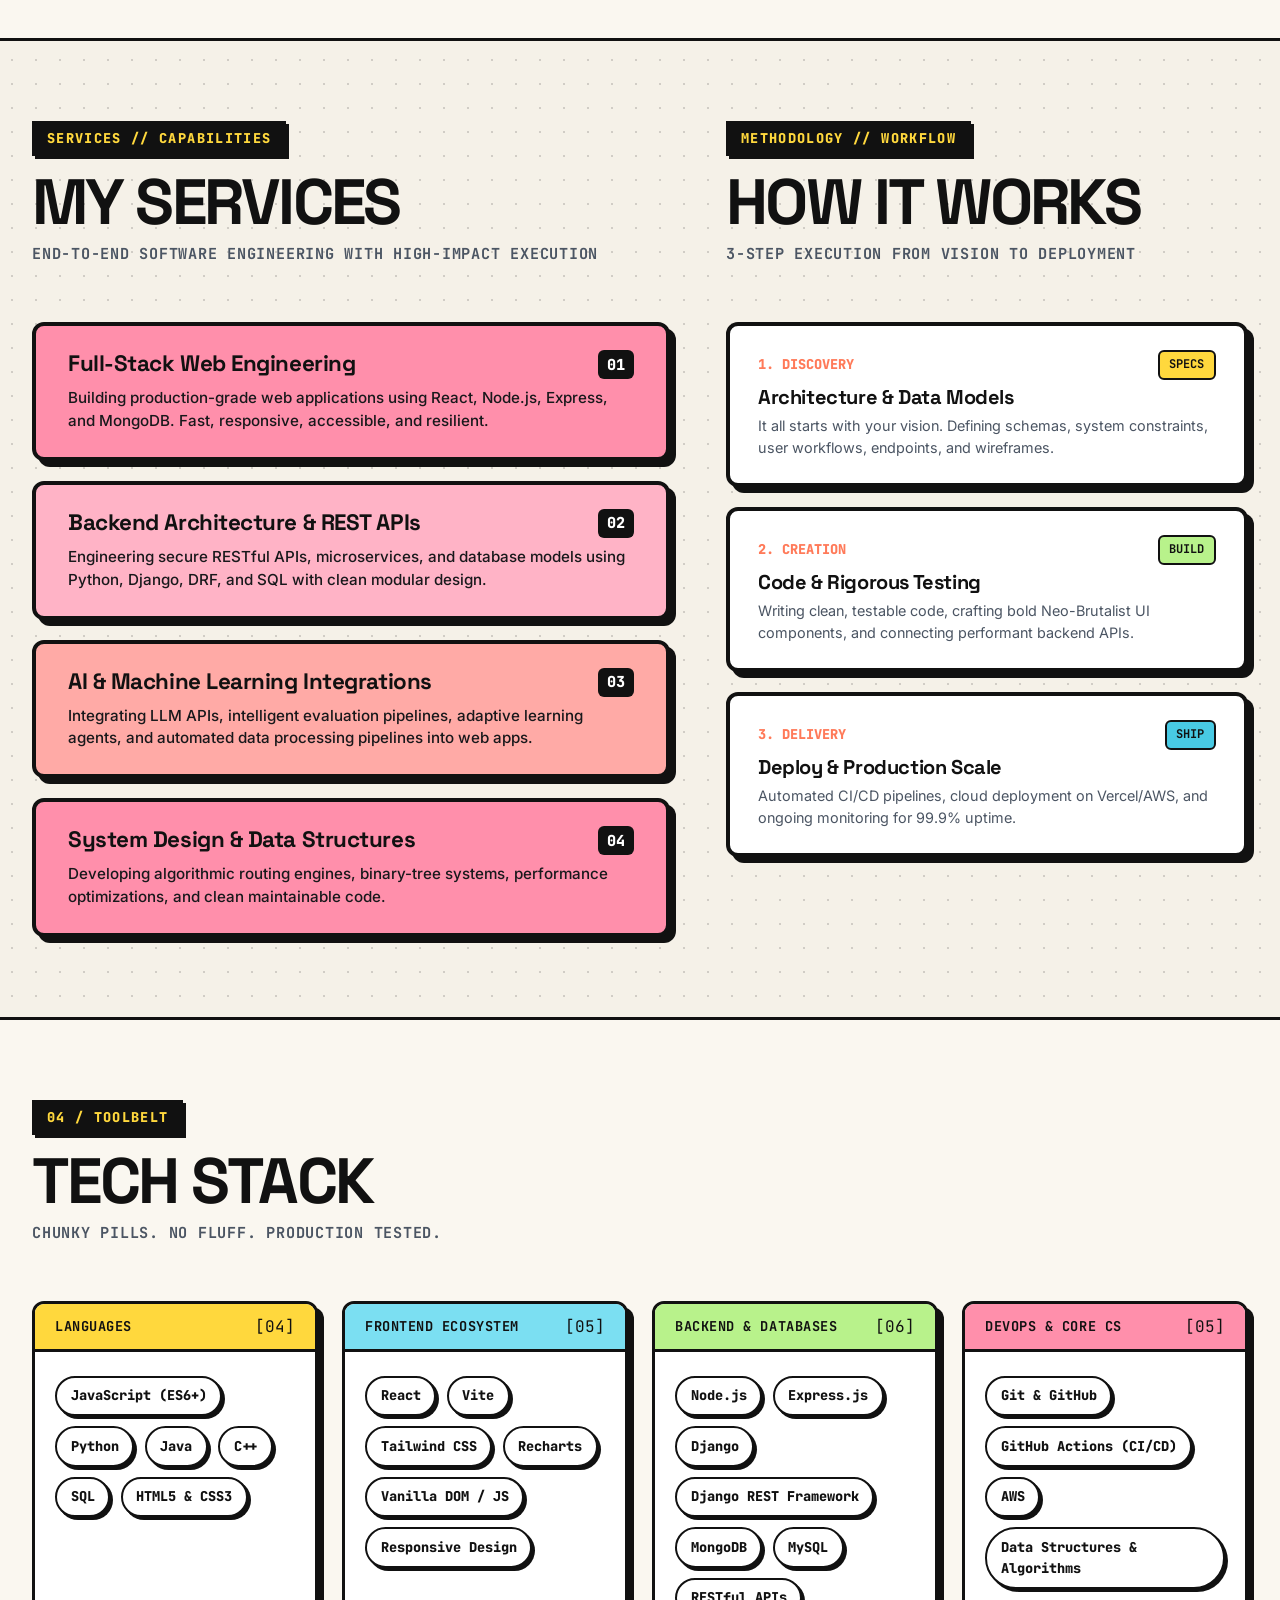
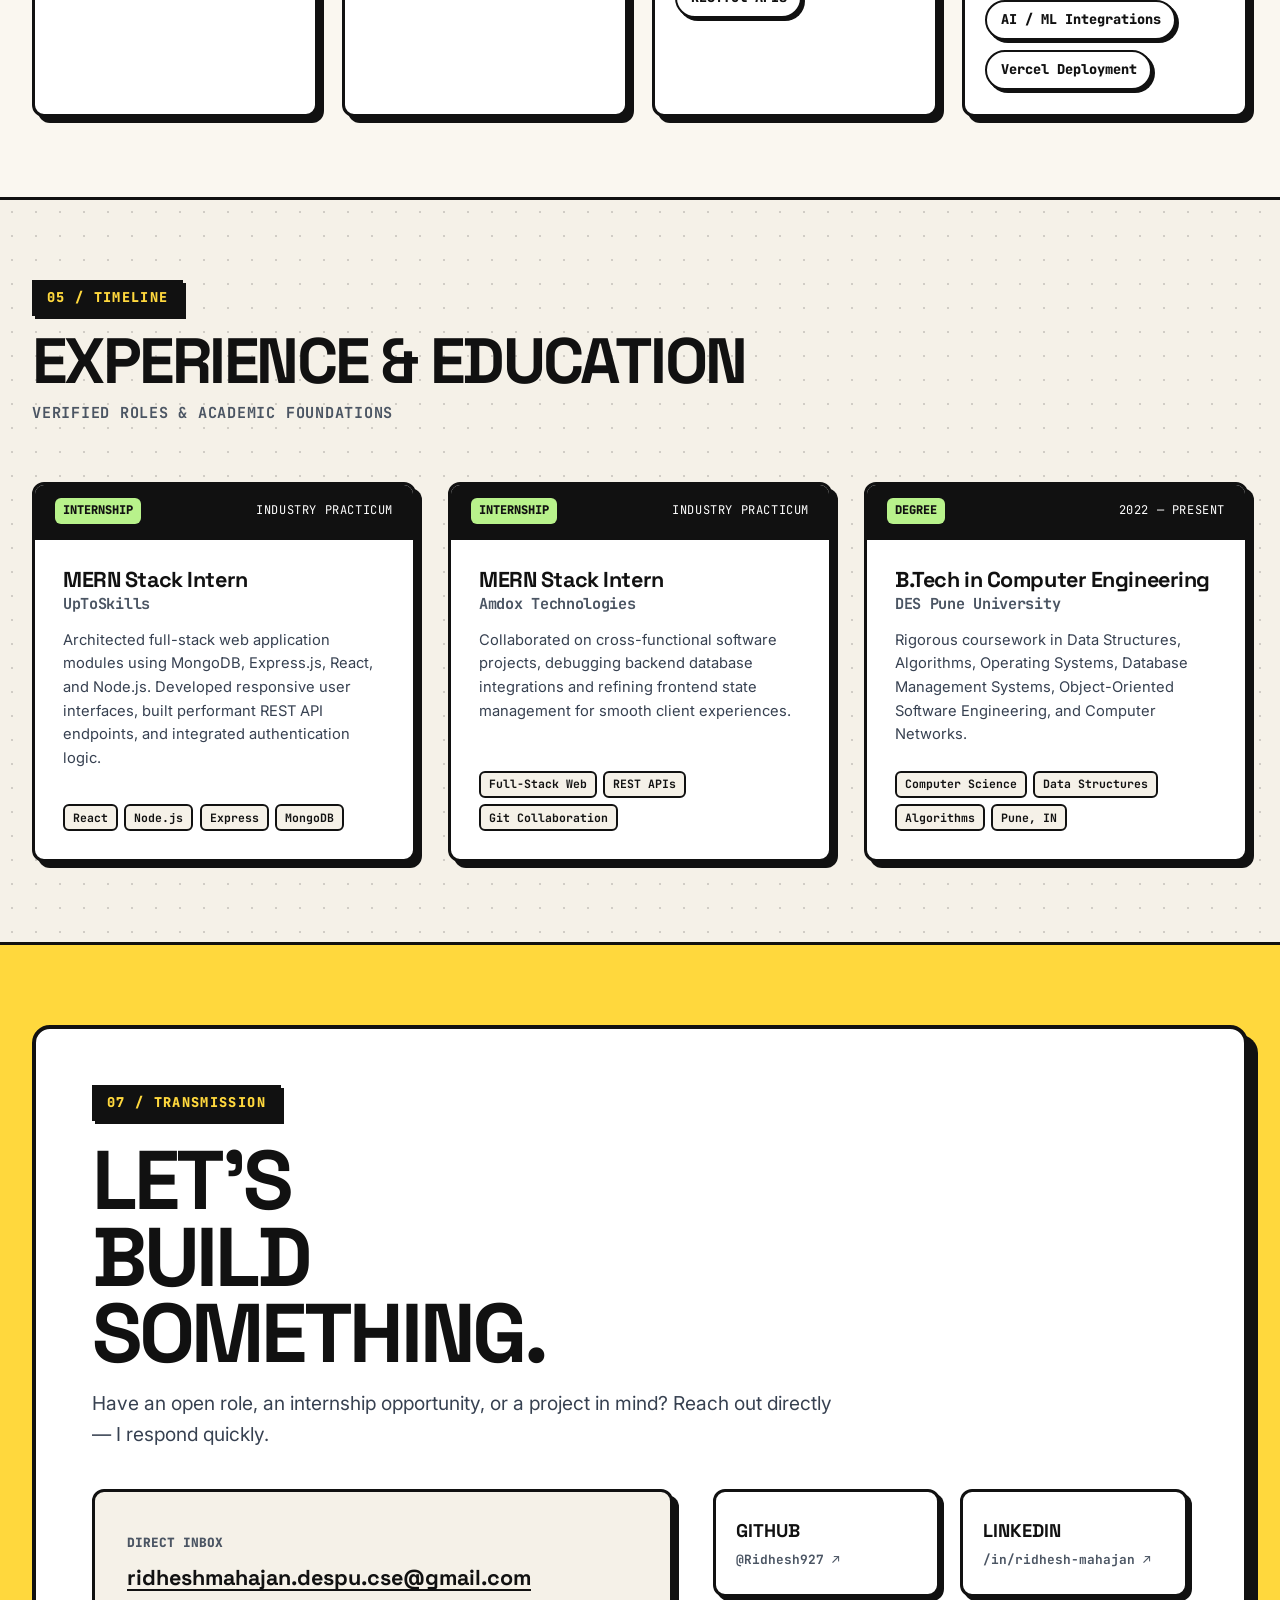
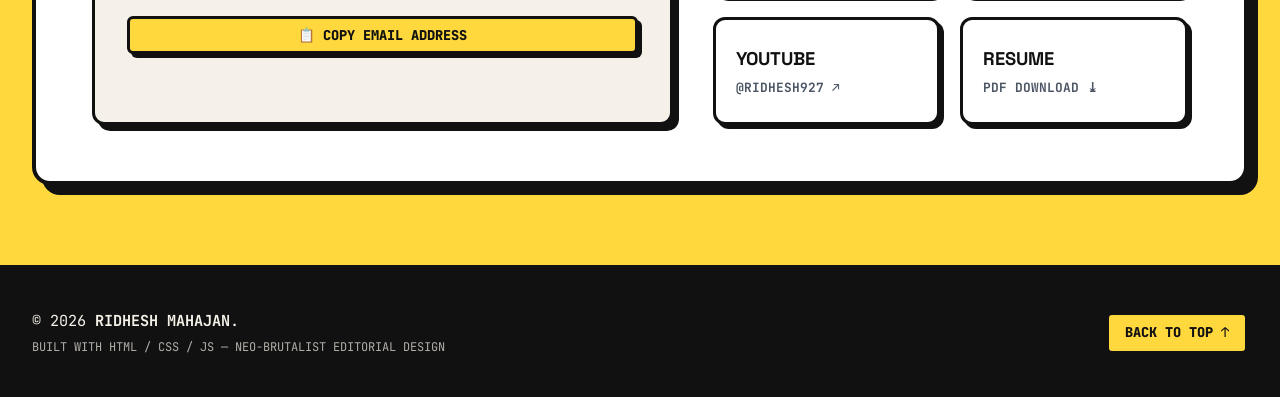
==== commit 0fc32a11: "remove playlist html" ====
--- a/index.html
+++ b/index.html
@@ -285,7 +285,7 @@
                         </div>
                         <!-- Filter Tabs -->
                         <div class="project-filters" role="tablist" aria-label="Project category filter">
-                            <button class="filter-btn active" data-filter="all">ALL (09)</button>
+                            <button class="filter-btn active" data-filter="all">ALL (10)</button>
                             <button class="filter-btn" data-filter="fullstack">FULL-STACK</button>
                             <button class="filter-btn" data-filter="ai">AI / DATA</button>
                             <button class="filter-btn" data-filter="systems">SYSTEMS / GAMES</button>
@@ -609,6 +609,40 @@
                             <div class="project-links">
                                 <a href="https://github.com/Ridhesh927/Git_analysis" target="_blank" rel="noopener noreferrer" class="btn btn-sm btn-black">
                                     GITHUB REPO ↗
+                                </a>
+                            </div>
+                        </div>
+                    </article>
+
+                    <!-- Project 10: InternOps -->
+                    <article class="project-card" data-category="fullstack">
+                        <div class="project-card-header">
+                            <div class="proj-id">PROJECT 10 // INTERNSHIP</div>
+                            <span class="badge badge-yellow">ENTERPRISE</span>
+                        </div>
+                        <div class="project-graphic-placeholder bg-pink">
+                            <div class="graphic-badge-row">
+                                <span class="mono-code">INTERNAL // OPS</span>
+                                <span class="mono-code">DASHBOARD</span>
+                            </div>
+                            <div class="graphic-icon">⚙️</div>
+                            <div class="graphic-title">INTERNOPS</div>
+                            <div class="graphic-sub mono-text">OPERATIONAL MANAGEMENT PLATFORM</div>
+                        </div>
+                        <div class="project-details">
+                            <h3 class="project-name">INTERNOPS PLATFORM</h3>
+                            <p class="project-desc">
+                                A comprehensive internal operations dashboard developed during my internship. Streamlines workflow management, automates administrative tasks, and provides real-time data visualization for internal teams.
+                            </p>
+                            <div class="project-tech-tags">
+                                <span class="tag">MERN Stack</span>
+                                <span class="tag">React</span>
+                                <span class="tag">Node.js</span>
+                                <span class="tag">Enterprise</span>
+                            </div>
+                            <div class="project-links">
+                                <a href="https://github.com/Ridhesh927" target="_blank" rel="noopener noreferrer" class="btn btn-sm btn-black">
+                                    GITHUB ↗
                                 </a>
                             </div>
                         </div>
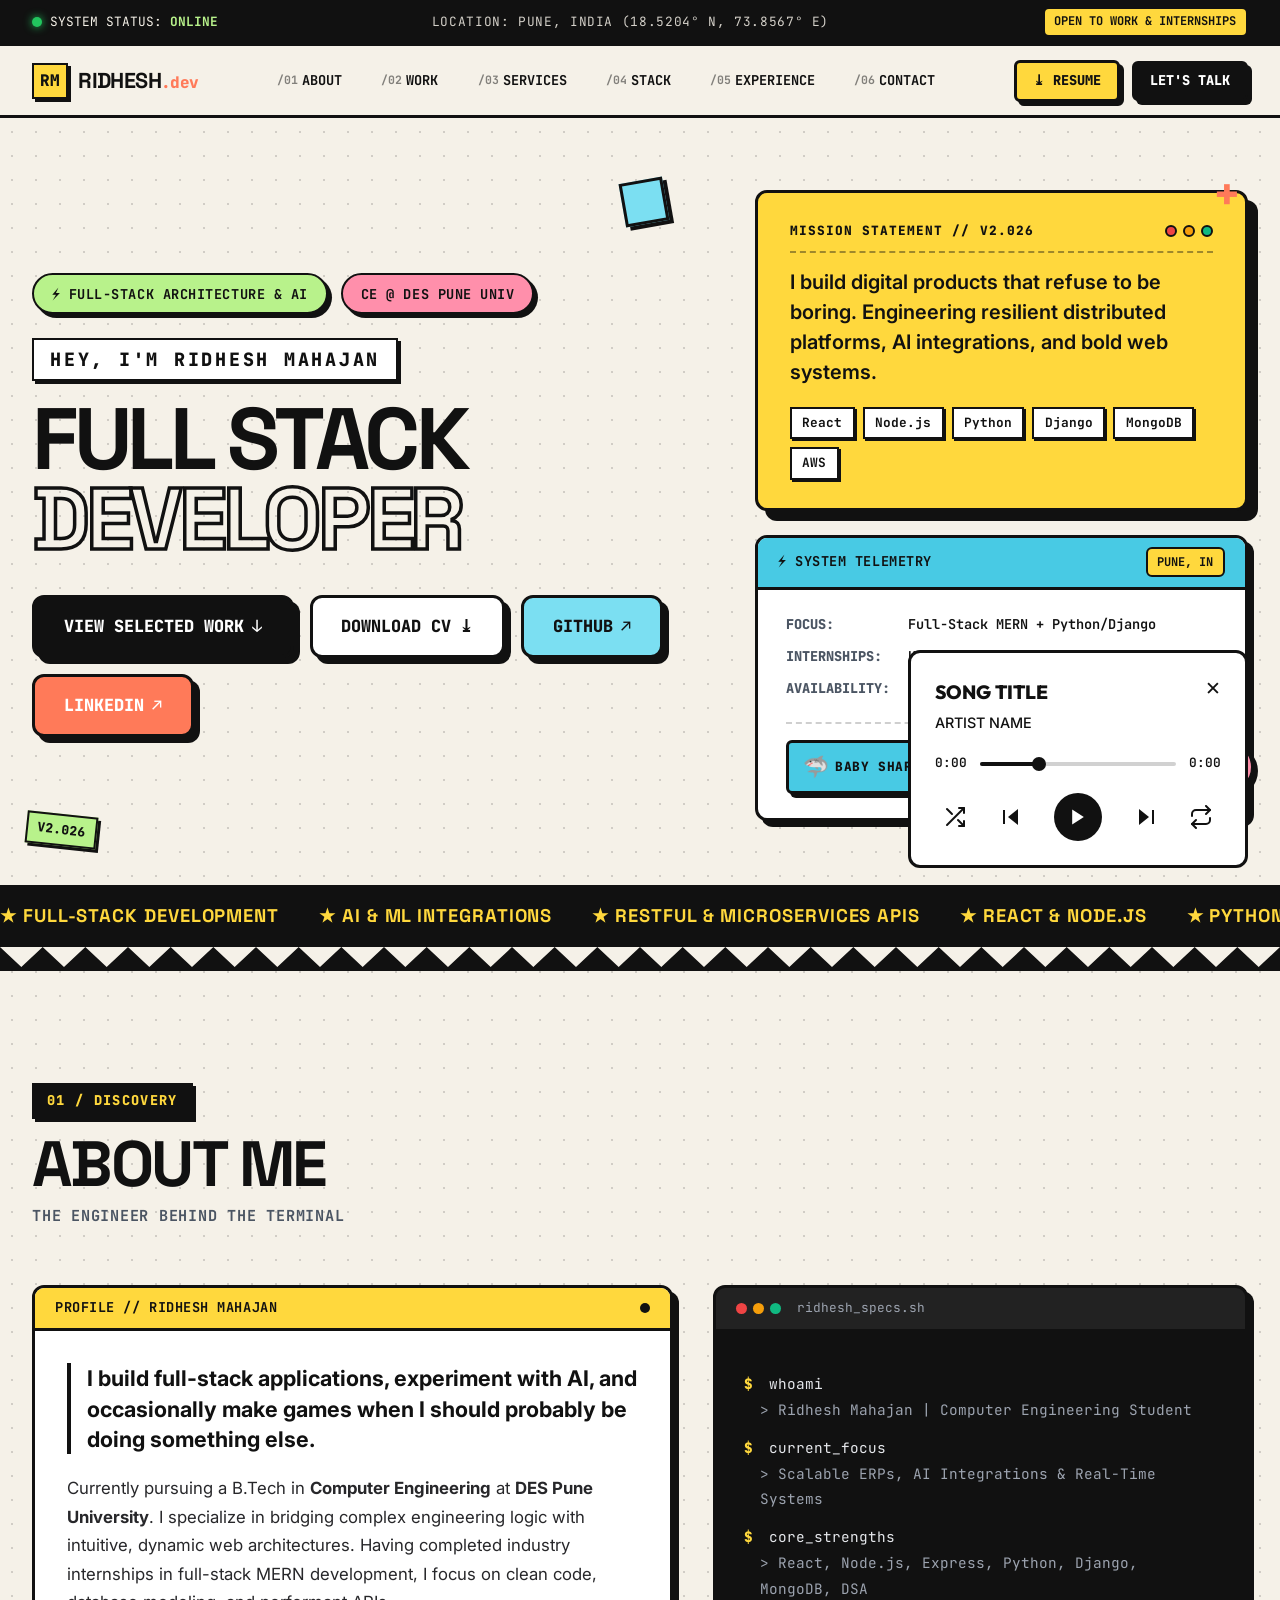
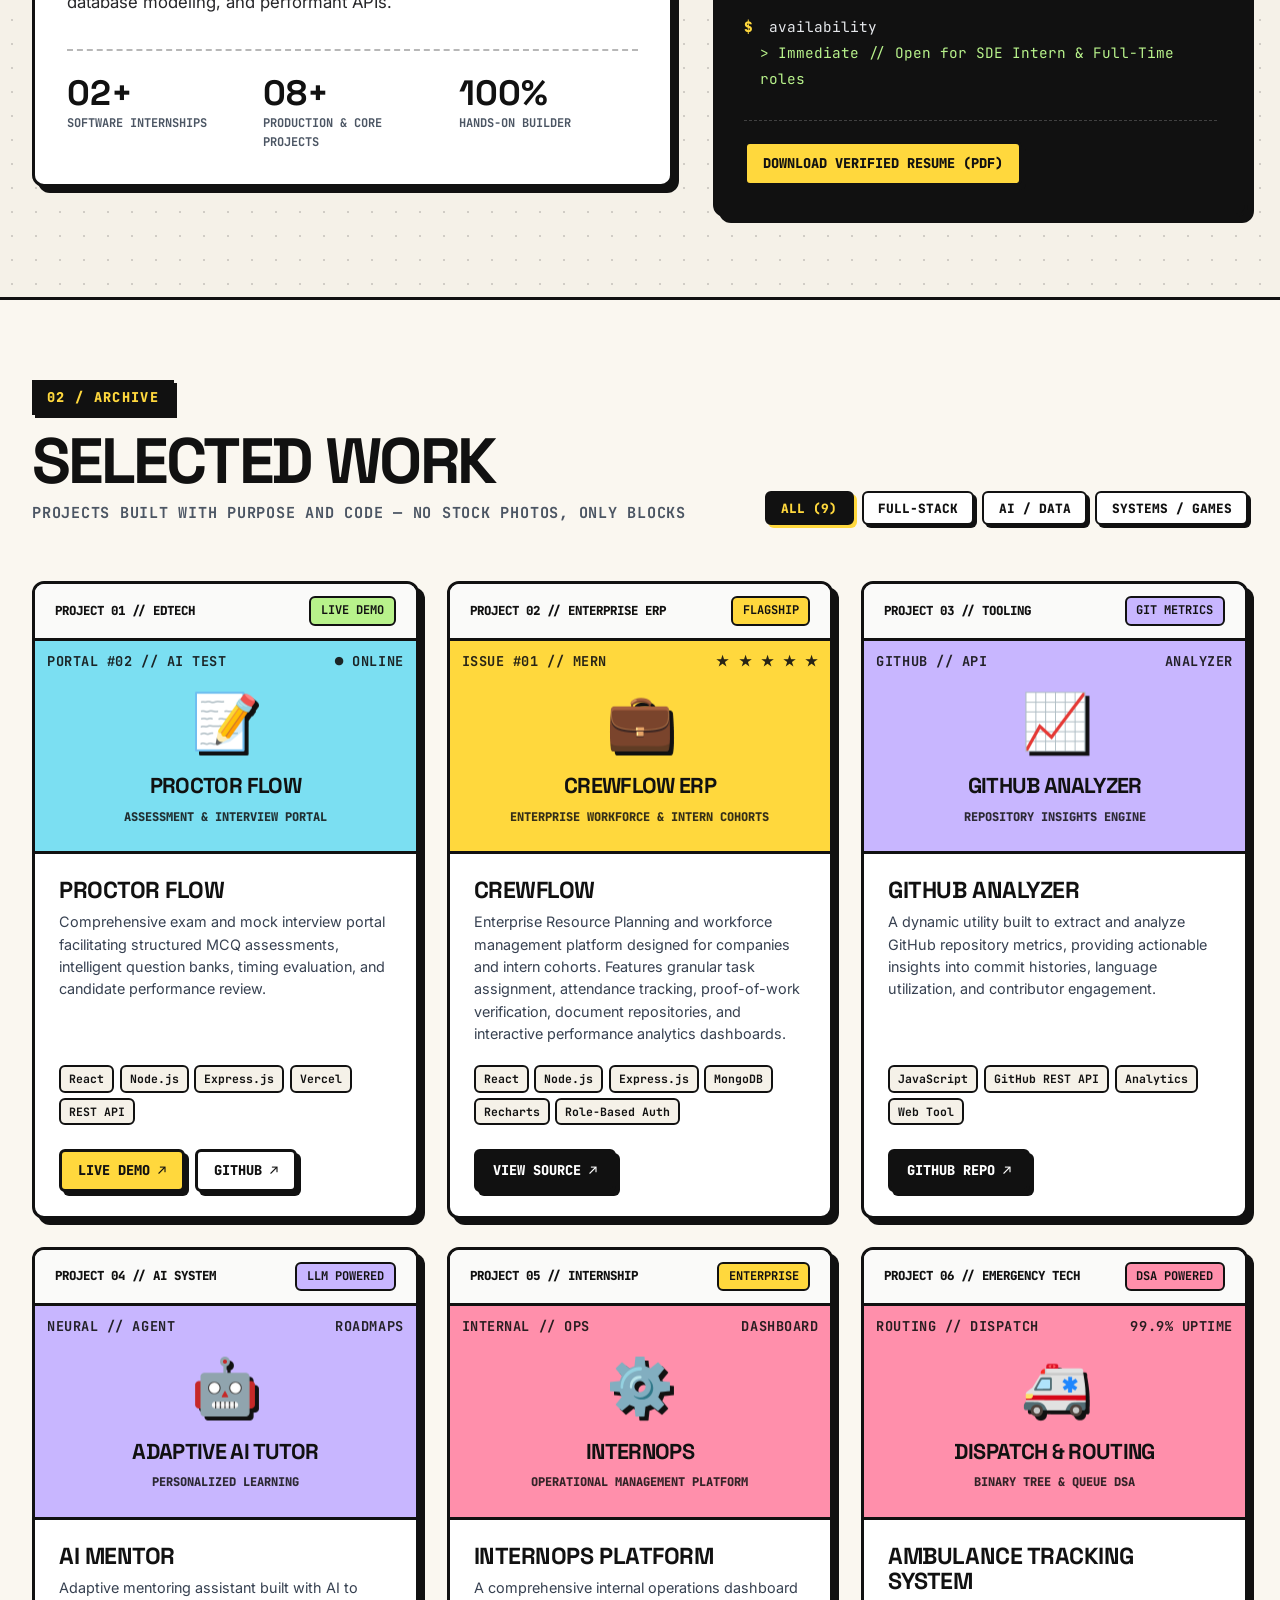
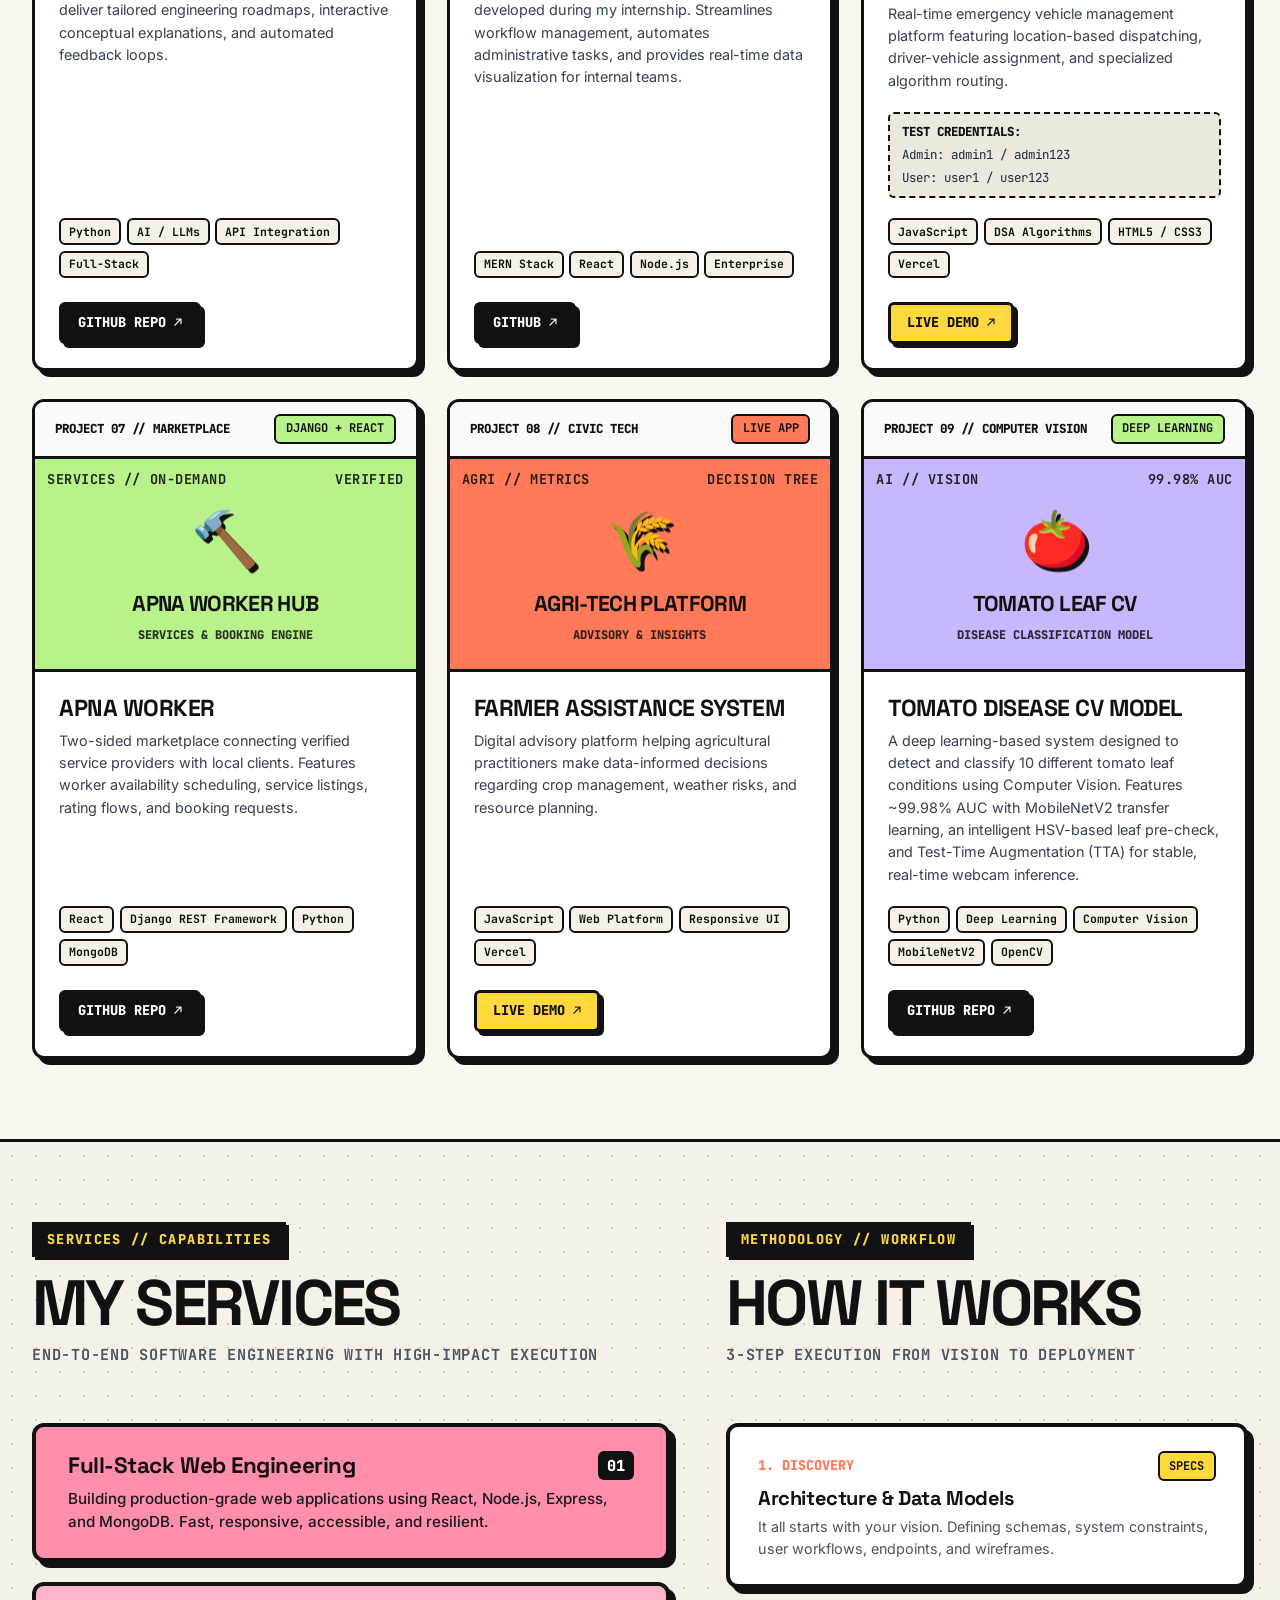
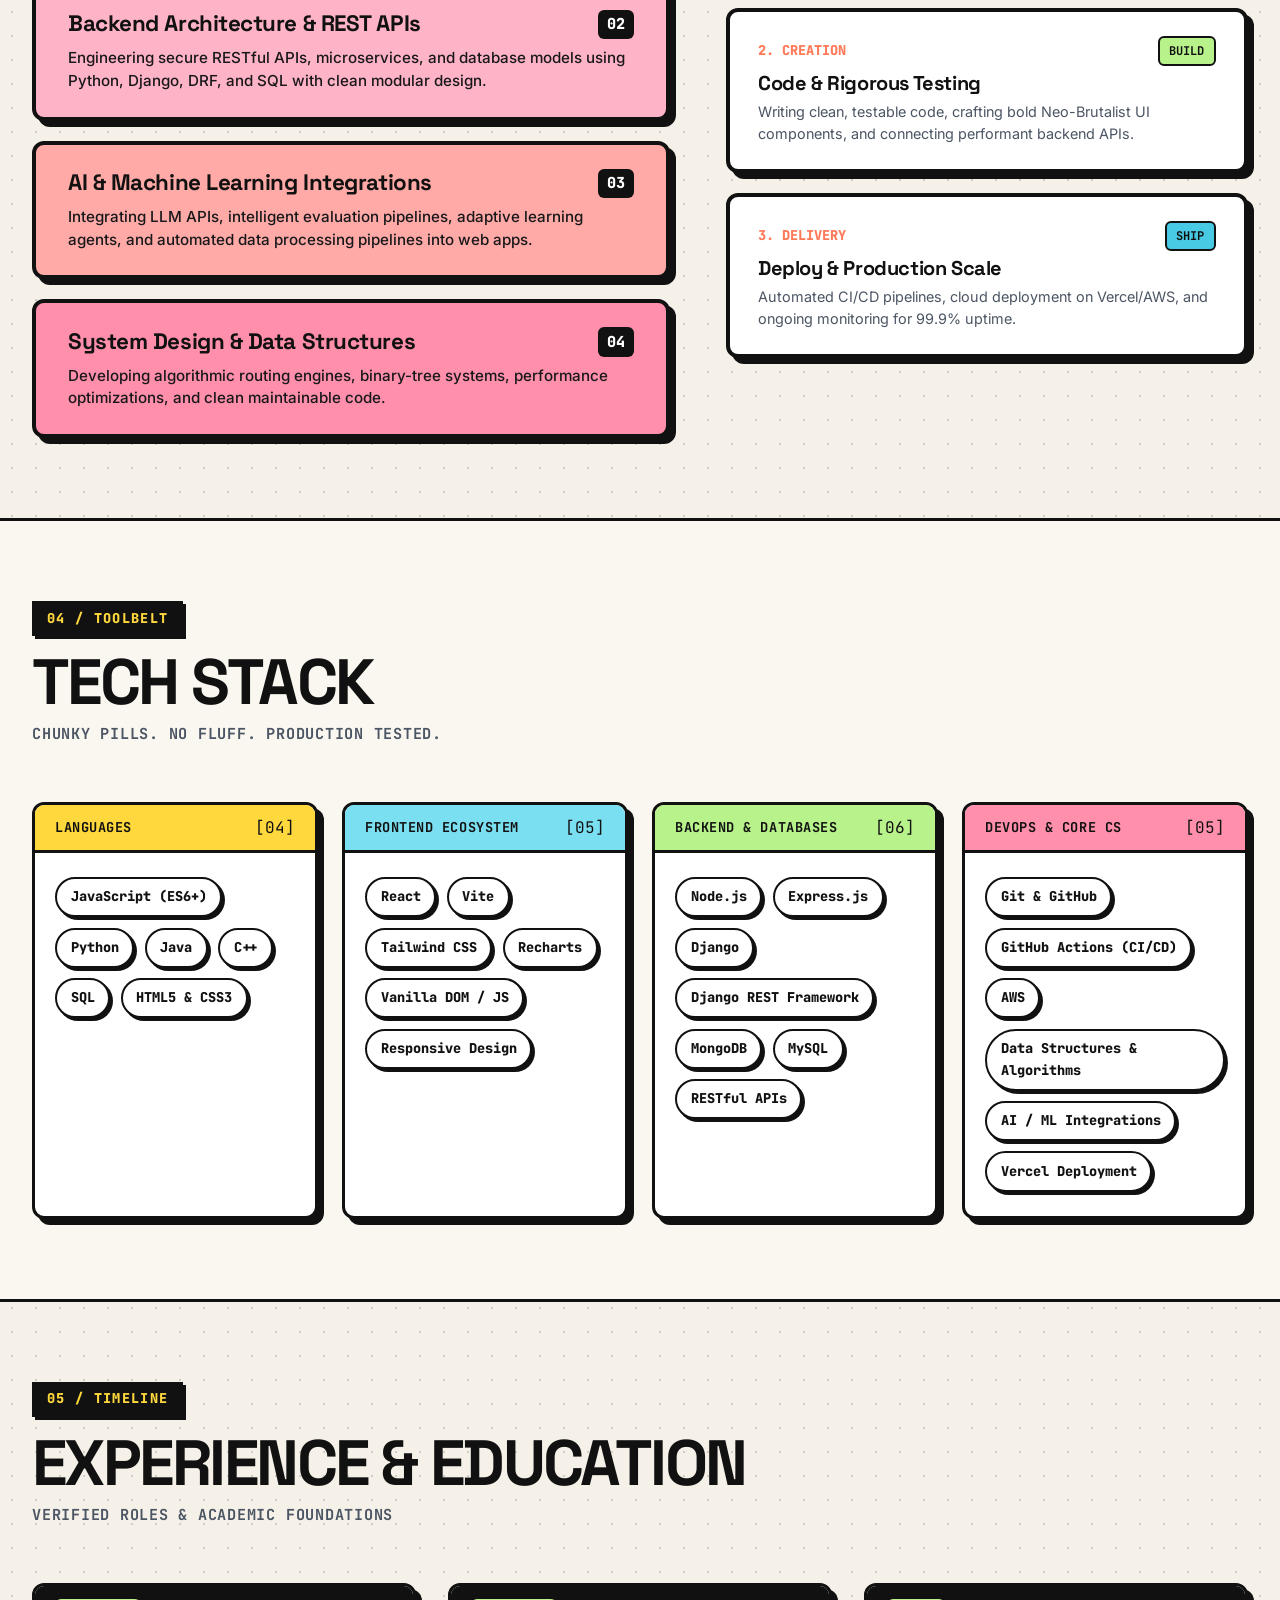
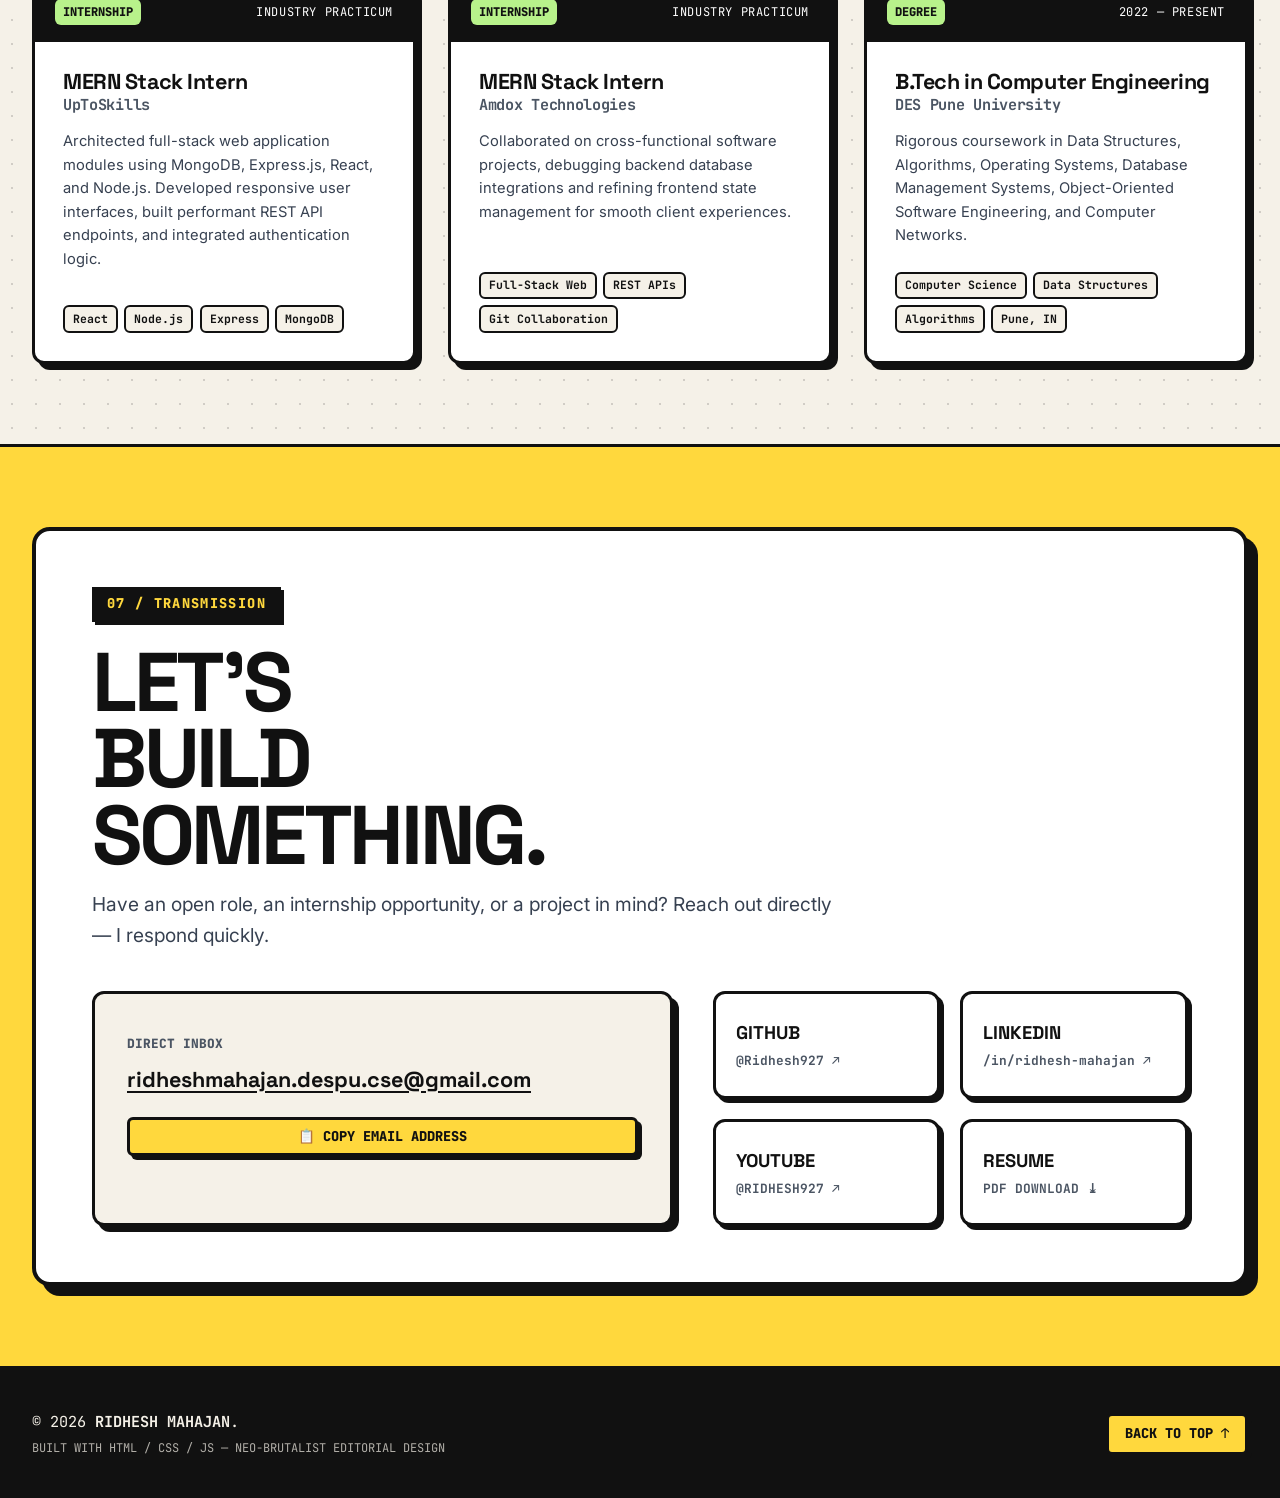
==== commit 81ddf3f2: "project sturcture changes" ====
--- a/index.html
+++ b/index.html
@@ -285,7 +285,7 @@
                         </div>
                         <!-- Filter Tabs -->
                         <div class="project-filters" role="tablist" aria-label="Project category filter">
-                            <button class="filter-btn active" data-filter="all">ALL (10)</button>
+                            <button class="filter-btn active" data-filter="all">ALL (9)</button>
                             <button class="filter-btn" data-filter="fullstack">FULL-STACK</button>
                             <button class="filter-btn" data-filter="ai">AI / DATA</button>
                             <button class="filter-btn" data-filter="systems">SYSTEMS / GAMES</button>
@@ -294,10 +294,48 @@
                 </div>
 
                 <div class="projects-grid" id="projects-grid">
-                    <!-- Project 01: CrewFlow (Graphic Poster Block) -->
+                    <!-- Project 01: Proctor Flow (Graphic Poster Block) -->
+                    <article class="project-card" data-category="fullstack ai">
+                        <div class="project-card-header">
+                            <div class="proj-id">PROJECT 01 // EDTECH</div>
+                            <span class="badge badge-lime">LIVE DEMO</span>
+                        </div>
+                        <div class="project-graphic-placeholder bg-blue">
+                            <div class="graphic-badge-row">
+                                <span class="mono-code">PORTAL #02 // AI TEST</span>
+                                <span class="mono-code">● ONLINE</span>
+                            </div>
+                            <div class="graphic-icon">📝</div>
+                            <div class="graphic-title">PROCTOR FLOW</div>
+                            <div class="graphic-sub mono-text">ASSESSMENT &amp; INTERVIEW PORTAL</div>
+                        </div>
+                        <div class="project-details">
+                            <h3 class="project-name">PROCTOR FLOW</h3>
+                            <p class="project-desc">
+                                Comprehensive exam and mock interview portal facilitating structured MCQ assessments, intelligent question banks, timing evaluation, and candidate performance review.
+                            </p>
+                            <div class="project-tech-tags">
+                                <span class="tag">React</span>
+                                <span class="tag">Node.js</span>
+                                <span class="tag">Express.js</span>
+                                <span class="tag">Vercel</span>
+                                <span class="tag">REST API</span>
+                            </div>
+                            <div class="project-links">
+                                <a href="https://mcq-and-interview-preparation-exam.vercel.app/" target="_blank" rel="noopener noreferrer" class="btn btn-sm btn-yellow">
+                                    LIVE DEMO ↗
+                                </a>
+                                <a href="https://github.com/Ridhesh927/MCQ-and-Interview-Preparation-Exam-Protal" target="_blank" rel="noopener noreferrer" class="btn btn-sm btn-white">
+                                    GITHUB ↗
+                                </a>
+                            </div>
+                        </div>
+                    </article>
+
+                    <!-- Project 02: CrewFlow (Graphic Poster Block) -->
                     <article class="project-card" data-category="fullstack">
                         <div class="project-card-header">
-                            <div class="proj-id">PROJECT 01 // ENTERPRISE ERP</div>
+                            <div class="proj-id">PROJECT 02 // ENTERPRISE ERP</div>
                             <span class="badge badge-yellow">FLAGSHIP</span>
                         </div>
                         <div class="project-graphic-placeholder bg-yellow">
@@ -330,48 +368,112 @@
                         </div>
                     </article>
 
-                    <!-- Project 02: Proctor Flow (Graphic Poster Block) -->
-                    <article class="project-card" data-category="fullstack ai">
+                    <!-- Project 03: GitHub Analyzer -->
+                    <article class="project-card" data-category="fullstack">
                         <div class="project-card-header">
-                            <div class="proj-id">PROJECT 02 // EDTECH</div>
-                            <span class="badge badge-lime">LIVE DEMO</span>
-                        </div>
-                        <div class="project-graphic-placeholder bg-blue">
+                            <div class="proj-id">PROJECT 03 // TOOLING</div>
+                            <span class="badge badge-purple">GIT METRICS</span>
+                        </div>
+                        <div class="project-graphic-placeholder bg-purple">
                             <div class="graphic-badge-row">
-                                <span class="mono-code">PORTAL #02 // AI TEST</span>
-                                <span class="mono-code">● ONLINE</span>
-                            </div>
-                            <div class="graphic-icon">📝</div>
-                            <div class="graphic-title">PROCTOR FLOW</div>
-                            <div class="graphic-sub mono-text">ASSESSMENT &amp; INTERVIEW PORTAL</div>
+                                <span class="mono-code">GITHUB // API</span>
+                                <span class="mono-code">ANALYZER</span>
+                            </div>
+                            <div class="graphic-icon">📈</div>
+                            <div class="graphic-title">GITHUB ANALYZER</div>
+                            <div class="graphic-sub mono-text">REPOSITORY INSIGHTS ENGINE</div>
                         </div>
                         <div class="project-details">
-                            <h3 class="project-name">PROCTOR FLOW</h3>
+                            <h3 class="project-name">GITHUB ANALYZER</h3>
                             <p class="project-desc">
-                                Comprehensive exam and mock interview portal facilitating structured MCQ assessments, intelligent question banks, timing evaluation, and candidate performance review.
+                                A dynamic utility built to extract and analyze GitHub repository metrics, providing actionable insights into commit histories, language utilization, and contributor engagement.
                             </p>
                             <div class="project-tech-tags">
+                                <span class="tag">JavaScript</span>
+                                <span class="tag">GitHub REST API</span>
+                                <span class="tag">Analytics</span>
+                                <span class="tag">Web Tool</span>
+                            </div>
+                            <div class="project-links">
+                                <a href="https://github.com/Ridhesh927/Git_analysis" target="_blank" rel="noopener noreferrer" class="btn btn-sm btn-black">
+                                    GITHUB REPO ↗
+                                </a>
+                            </div>
+                        </div>
+                    </article>
+
+                    <!-- Project 04: AI Mentor -->
+                    <article class="project-card" data-category="ai">
+                        <div class="project-card-header">
+                            <div class="proj-id">PROJECT 04 // AI SYSTEM</div>
+                            <span class="badge badge-purple">LLM POWERED</span>
+                        </div>
+                        <div class="project-graphic-placeholder bg-purple">
+                            <div class="graphic-badge-row">
+                                <span class="mono-code">NEURAL // AGENT</span>
+                                <span class="mono-code">ROADMAPS</span>
+                            </div>
+                            <div class="graphic-icon">🤖</div>
+                            <div class="graphic-title">ADAPTIVE AI TUTOR</div>
+                            <div class="graphic-sub mono-text">PERSONALIZED LEARNING</div>
+                        </div>
+                        <div class="project-details">
+                            <h3 class="project-name">AI MENTOR</h3>
+                            <p class="project-desc">
+                                Adaptive mentoring assistant built with AI to deliver tailored engineering roadmaps, interactive conceptual explanations, and automated feedback loops.
+                            </p>
+                            <div class="project-tech-tags">
+                                <span class="tag">Python</span>
+                                <span class="tag">AI / LLMs</span>
+                                <span class="tag">API Integration</span>
+                                <span class="tag">Full-Stack</span>
+                            </div>
+                            <div class="project-links">
+                                <a href="https://github.com/Ridhesh927/Ai-Mentor" target="_blank" rel="noopener noreferrer" class="btn btn-sm btn-black">
+                                    GITHUB REPO ↗
+                                </a>
+                            </div>
+                        </div>
+                    </article>
+
+                    <!-- Project 05: InternOps -->
+                    <article class="project-card" data-category="fullstack">
+                        <div class="project-card-header">
+                            <div class="proj-id">PROJECT 05 // INTERNSHIP</div>
+                            <span class="badge badge-yellow">ENTERPRISE</span>
+                        </div>
+                        <div class="project-graphic-placeholder bg-pink">
+                            <div class="graphic-badge-row">
+                                <span class="mono-code">INTERNAL // OPS</span>
+                                <span class="mono-code">DASHBOARD</span>
+                            </div>
+                            <div class="graphic-icon">⚙️</div>
+                            <div class="graphic-title">INTERNOPS</div>
+                            <div class="graphic-sub mono-text">OPERATIONAL MANAGEMENT PLATFORM</div>
+                        </div>
+                        <div class="project-details">
+                            <h3 class="project-name">INTERNOPS PLATFORM</h3>
+                            <p class="project-desc">
+                                A comprehensive internal operations dashboard developed during my internship. Streamlines workflow management, automates administrative tasks, and provides real-time data visualization for internal teams.
+                            </p>
+                            <div class="project-tech-tags">
+                                <span class="tag">MERN Stack</span>
                                 <span class="tag">React</span>
                                 <span class="tag">Node.js</span>
-                                <span class="tag">Express.js</span>
-                                <span class="tag">Vercel</span>
-                                <span class="tag">REST API</span>
+                                <span class="tag">Enterprise</span>
                             </div>
                             <div class="project-links">
-                                <a href="https://mcq-and-interview-preparation-exam.vercel.app/" target="_blank" rel="noopener noreferrer" class="btn btn-sm btn-yellow">
-                                    LIVE DEMO ↗
-                                </a>
-                                <a href="https://github.com/Ridhesh927/MCQ-and-Interview-Preparation-Exam-Protal" target="_blank" rel="noopener noreferrer" class="btn btn-sm btn-white">
+                                <a href="https://github.com/Ridhesh927" target="_blank" rel="noopener noreferrer" class="btn btn-sm btn-black">
                                     GITHUB ↗
                                 </a>
                             </div>
                         </div>
                     </article>
 
-                    <!-- Project 03: Ambulance Tracking System -->
+                    <!-- Project 06: Ambulance Tracking System -->
                     <article class="project-card" data-category="systems">
                         <div class="project-card-header">
-                            <div class="proj-id">PROJECT 03 // EMERGENCY TECH</div>
+                            <div class="proj-id">PROJECT 06 // EMERGENCY TECH</div>
                             <span class="badge badge-pink">DSA POWERED</span>
                         </div>
                         <div class="project-graphic-placeholder bg-pink">
@@ -407,10 +509,10 @@
                         </div>
                     </article>
 
-                    <!-- Project 04: Apna Worker -->
+                    <!-- Project 07: Apna Worker -->
                     <article class="project-card" data-category="fullstack">
                         <div class="project-card-header">
-                            <div class="proj-id">PROJECT 04 // MARKETPLACE</div>
+                            <div class="proj-id">PROJECT 07 // MARKETPLACE</div>
                             <span class="badge badge-lime">DJANGO + REACT</span>
                         </div>
                         <div class="project-graphic-placeholder bg-lime">
@@ -441,78 +543,10 @@
                         </div>
                     </article>
 
-                    <!-- Project 05: Smart BI -->
-                    <article class="project-card" data-category="ai">
-                        <div class="project-card-header">
-                            <div class="proj-id">PROJECT 05 // ANALYTICS</div>
-                            <span class="badge badge-yellow">ANALYTICS</span>
-                        </div>
-                        <div class="project-graphic-placeholder bg-yellow">
-                            <div class="graphic-badge-row">
-                                <span class="mono-code">DATA // TELEMETRY</span>
-                                <span class="mono-code">KPI ENGINE</span>
-                            </div>
-                            <div class="graphic-icon">📊</div>
-                            <div class="graphic-title">INTELLIGENT BI SUITE</div>
-                            <div class="graphic-sub mono-text">DATA ANALYTICS &amp; CHARTS</div>
-                        </div>
-                        <div class="project-details">
-                            <h3 class="project-name">SMART BI</h3>
-                            <p class="project-desc">
-                                Intelligent business intelligence tool designed to ingest organizational data, evaluate trends, and generate visual telemetry for strategic decision-making.
-                            </p>
-                            <div class="project-tech-tags">
-                                <span class="tag">Python</span>
-                                <span class="tag">Data Analytics</span>
-                                <span class="tag">Visualization</span>
-                                <span class="tag">Dashboard</span>
-                            </div>
-                            <div class="project-links">
-                                <a href="https://github.com/Ridhesh927/Smart-BI" target="_blank" rel="noopener noreferrer" class="btn btn-sm btn-black">
-                                    GITHUB REPO ↗
-                                </a>
-                            </div>
-                        </div>
-                    </article>
-
-                    <!-- Project 06: AI Mentor -->
-                    <article class="project-card" data-category="ai">
-                        <div class="project-card-header">
-                            <div class="proj-id">PROJECT 06 // AI SYSTEM</div>
-                            <span class="badge badge-purple">LLM POWERED</span>
-                        </div>
-                        <div class="project-graphic-placeholder bg-purple">
-                            <div class="graphic-badge-row">
-                                <span class="mono-code">NEURAL // AGENT</span>
-                                <span class="mono-code">ROADMAPS</span>
-                            </div>
-                            <div class="graphic-icon">🤖</div>
-                            <div class="graphic-title">ADAPTIVE AI TUTOR</div>
-                            <div class="graphic-sub mono-text">PERSONALIZED LEARNING</div>
-                        </div>
-                        <div class="project-details">
-                            <h3 class="project-name">AI MENTOR</h3>
-                            <p class="project-desc">
-                                Adaptive mentoring assistant built with AI to deliver tailored engineering roadmaps, interactive conceptual explanations, and automated feedback loops.
-                            </p>
-                            <div class="project-tech-tags">
-                                <span class="tag">Python</span>
-                                <span class="tag">AI / LLMs</span>
-                                <span class="tag">API Integration</span>
-                                <span class="tag">Full-Stack</span>
-                            </div>
-                            <div class="project-links">
-                                <a href="https://github.com/Ridhesh927/Ai-Mentor" target="_blank" rel="noopener noreferrer" class="btn btn-sm btn-black">
-                                    GITHUB REPO ↗
-                                </a>
-                            </div>
-                        </div>
-                    </article>
-
-                    <!-- Project 07: Farmer Assistance System -->
+                    <!-- Project 08: Farmer Assistance System -->
                     <article class="project-card" data-category="fullstack">
                         <div class="project-card-header">
-                            <div class="proj-id">PROJECT 07 // CIVIC TECH</div>
+                            <div class="proj-id">PROJECT 08 // CIVIC TECH</div>
                             <span class="badge badge-orange">LIVE APP</span>
                         </div>
                         <div class="project-graphic-placeholder bg-orange">
@@ -543,106 +577,36 @@
                         </div>
                     </article>
 
-                    <!-- Project 08: Baby Shark Arcade Game (Pure Brutalist Block) -->
-                    <article class="project-card" data-category="systems">
+                    <!-- Project 09: Tomato-Disease-CV-Model -->
+                    <article class="project-card" data-category="ai">
                         <div class="project-card-header">
-                            <div class="proj-id">PROJECT 08 // RETRO GAME</div>
-                            <span class="badge badge-cyan">BABY SHARK 🦈</span>
-                        </div>
-                        <div class="project-graphic-placeholder bg-cyan">
-                            <div class="graphic-badge-row">
-                                <span class="mono-code">ARCADE // CANVAS</span>
-                                <span class="mono-code">DOO DOO DOO 🦈</span>
-                            </div>
-                            <div class="graphic-icon">🦈</div>
-                            <div class="graphic-title">BABY SHARK ARCADE</div>
-                            <div class="graphic-sub mono-text">BROWSER GAME &amp; PHYSICS ENGINE</div>
-                        </div>
-                        <div class="project-details">
-                            <h3 class="project-name">BABY SHARK ARCADE</h3>
-                            <p class="project-desc">
-                                High-speed retro arcade game built with vanilla JavaScript HTML5 Canvas. Features physics-based collision detection, progressive difficulty ramps, and 8-bit synth audio.
-                            </p>
-                            <div class="project-tech-tags">
-                                <span class="tag">JavaScript</span>
-                                <span class="tag">HTML5 Canvas</span>
-                                <span class="tag">Game Loop</span>
-                                <span class="tag">Web Audio API</span>
-                            </div>
-                            <div class="project-links">
-                                <button id="play-shark-btn" class="btn btn-sm btn-yellow">
-                                    PLAY BABY SHARK 🦈
-                                </button>
-                                <a href="https://github.com/Ridhesh927" target="_blank" rel="noopener noreferrer" class="btn btn-sm btn-black">
-                                    GITHUB ↗
-                                </a>
-                            </div>
-                        </div>
-                    </article>
-
-                    <!-- Project 09: GitHub Analyzer -->
-                    <article class="project-card" data-category="fullstack">
-                        <div class="project-card-header">
-                            <div class="proj-id">PROJECT 09 // TOOLING</div>
-                            <span class="badge badge-purple">GIT METRICS</span>
+                            <div class="proj-id">PROJECT 09 // COMPUTER VISION</div>
+                            <span class="badge badge-lime">DEEP LEARNING</span>
                         </div>
                         <div class="project-graphic-placeholder bg-purple">
                             <div class="graphic-badge-row">
-                                <span class="mono-code">GITHUB // API</span>
-                                <span class="mono-code">ANALYZER</span>
-                            </div>
-                            <div class="graphic-icon">📈</div>
-                            <div class="graphic-title">GITHUB ANALYZER</div>
-                            <div class="graphic-sub mono-text">REPOSITORY INSIGHTS ENGINE</div>
+                                <span class="mono-code">AI // VISION</span>
+                                <span class="mono-code">99.98% AUC</span>
+                            </div>
+                            <div class="graphic-icon">🍅</div>
+                            <div class="graphic-title">TOMATO LEAF CV</div>
+                            <div class="graphic-sub mono-text">DISEASE CLASSIFICATION MODEL</div>
                         </div>
                         <div class="project-details">
-                            <h3 class="project-name">GITHUB ANALYZER</h3>
+                            <h3 class="project-name">TOMATO DISEASE CV MODEL</h3>
                             <p class="project-desc">
-                                A dynamic utility built to extract and analyze GitHub repository metrics, providing actionable insights into commit histories, language utilization, and contributor engagement.
+                                A deep learning-based system designed to detect and classify 10 different tomato leaf conditions using Computer Vision. Features ~99.98% AUC with MobileNetV2 transfer learning, an intelligent HSV-based leaf pre-check, and Test-Time Augmentation (TTA) for stable, real-time webcam inference.
                             </p>
                             <div class="project-tech-tags">
-                                <span class="tag">JavaScript</span>
-                                <span class="tag">GitHub REST API</span>
-                                <span class="tag">Analytics</span>
-                                <span class="tag">Web Tool</span>
+                                <span class="tag">Python</span>
+                                <span class="tag">Deep Learning</span>
+                                <span class="tag">Computer Vision</span>
+                                <span class="tag">MobileNetV2</span>
+                                <span class="tag">OpenCV</span>
                             </div>
                             <div class="project-links">
-                                <a href="https://github.com/Ridhesh927/Git_analysis" target="_blank" rel="noopener noreferrer" class="btn btn-sm btn-black">
+                                <a href="https://github.com/Ridhesh927/Tomato-Disease-CV-Model" target="_blank" rel="noopener noreferrer" class="btn btn-sm btn-black">
                                     GITHUB REPO ↗
-                                </a>
-                            </div>
-                        </div>
-                    </article>
-
-                    <!-- Project 10: InternOps -->
-                    <article class="project-card" data-category="fullstack">
-                        <div class="project-card-header">
-                            <div class="proj-id">PROJECT 10 // INTERNSHIP</div>
-                            <span class="badge badge-yellow">ENTERPRISE</span>
-                        </div>
-                        <div class="project-graphic-placeholder bg-pink">
-                            <div class="graphic-badge-row">
-                                <span class="mono-code">INTERNAL // OPS</span>
-                                <span class="mono-code">DASHBOARD</span>
-                            </div>
-                            <div class="graphic-icon">⚙️</div>
-                            <div class="graphic-title">INTERNOPS</div>
-                            <div class="graphic-sub mono-text">OPERATIONAL MANAGEMENT PLATFORM</div>
-                        </div>
-                        <div class="project-details">
-                            <h3 class="project-name">INTERNOPS PLATFORM</h3>
-                            <p class="project-desc">
-                                A comprehensive internal operations dashboard developed during my internship. Streamlines workflow management, automates administrative tasks, and provides real-time data visualization for internal teams.
-                            </p>
-                            <div class="project-tech-tags">
-                                <span class="tag">MERN Stack</span>
-                                <span class="tag">React</span>
-                                <span class="tag">Node.js</span>
-                                <span class="tag">Enterprise</span>
-                            </div>
-                            <div class="project-links">
-                                <a href="https://github.com/Ridhesh927" target="_blank" rel="noopener noreferrer" class="btn btn-sm btn-black">
-                                    GITHUB ↗
                                 </a>
                             </div>
                         </div>
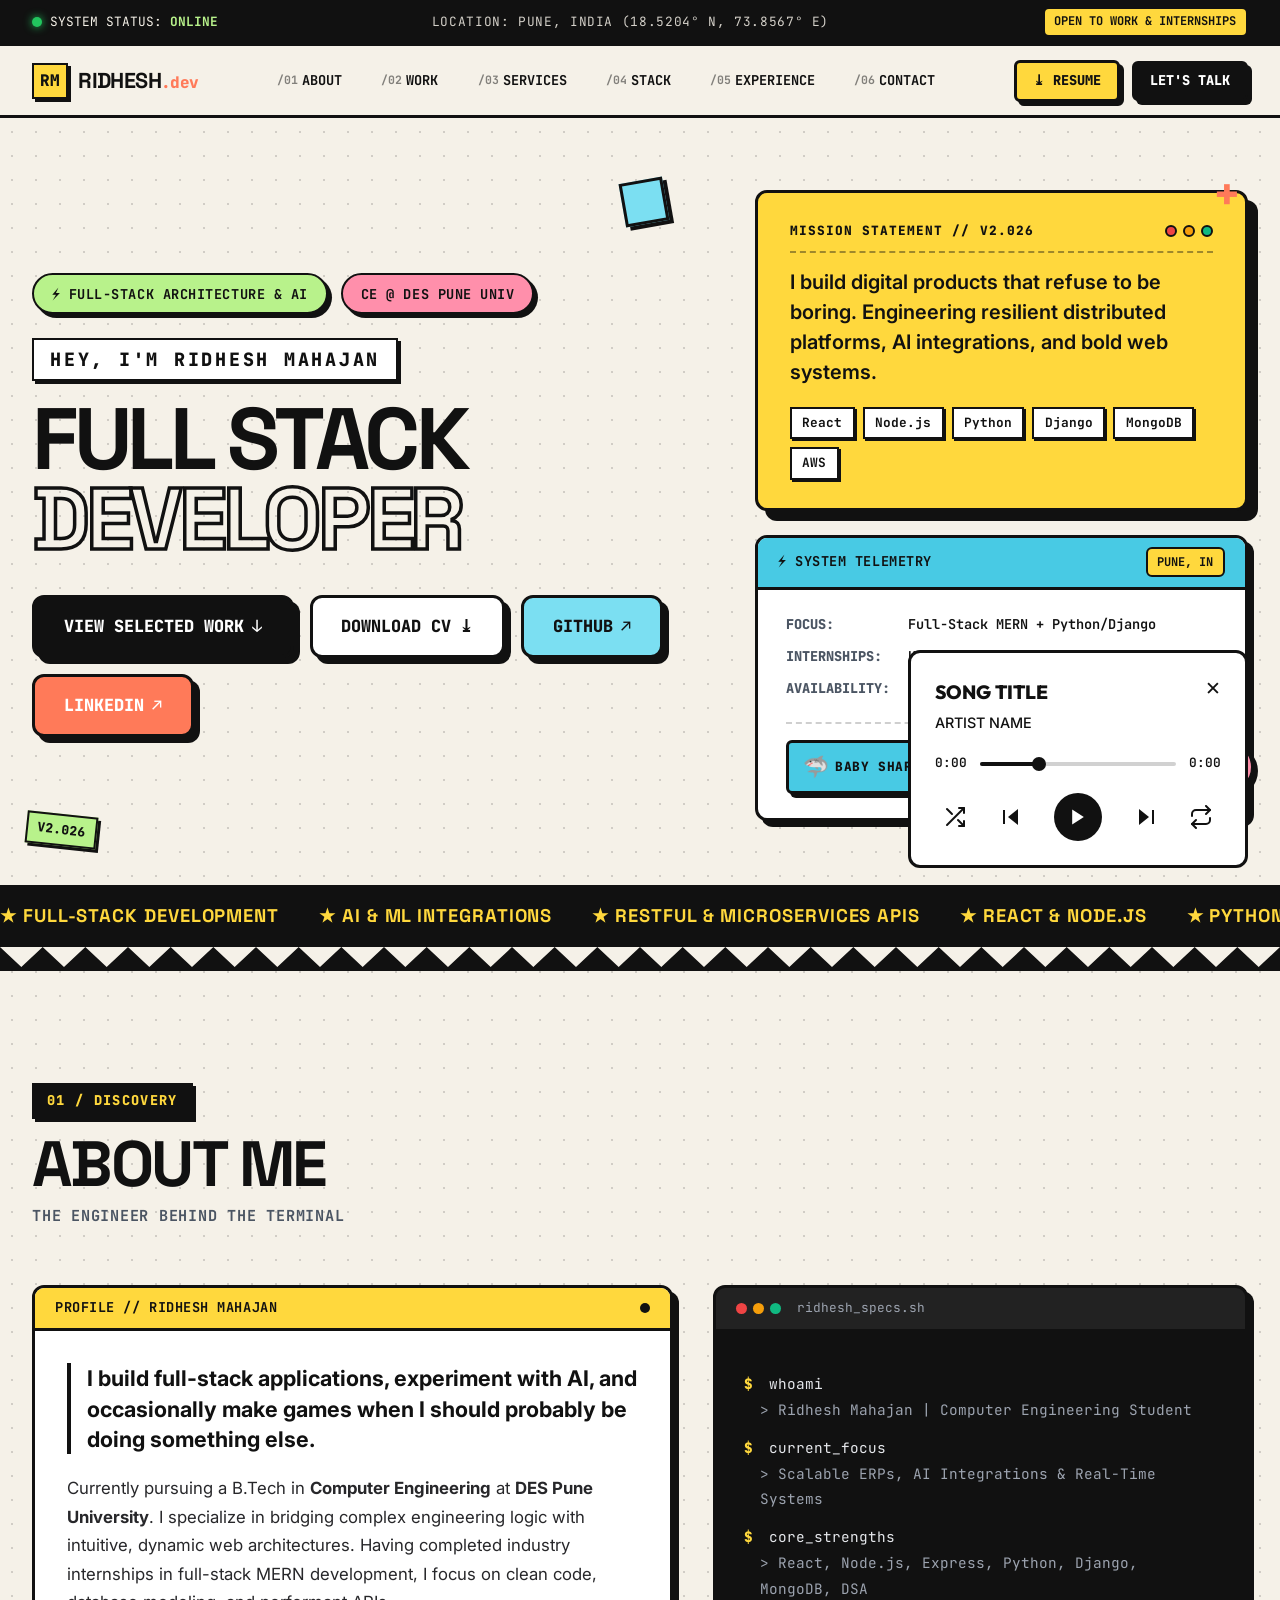
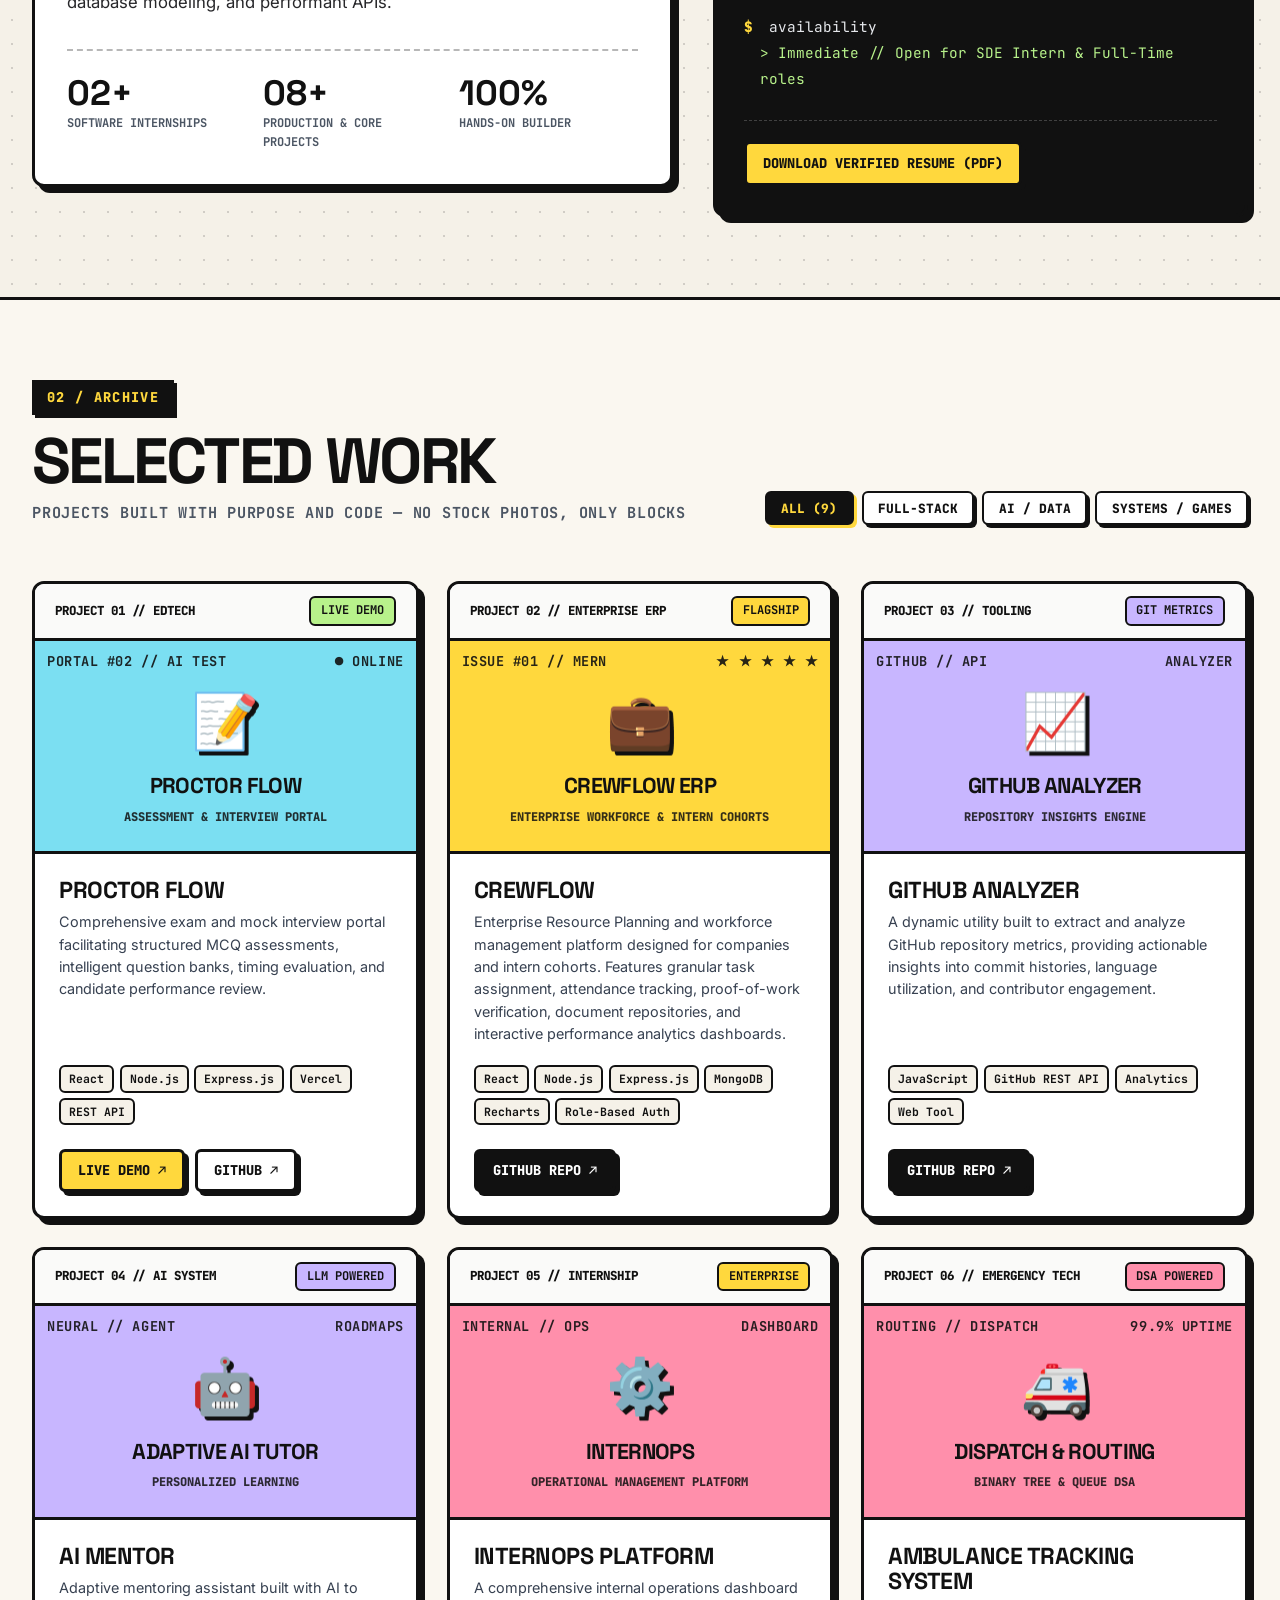
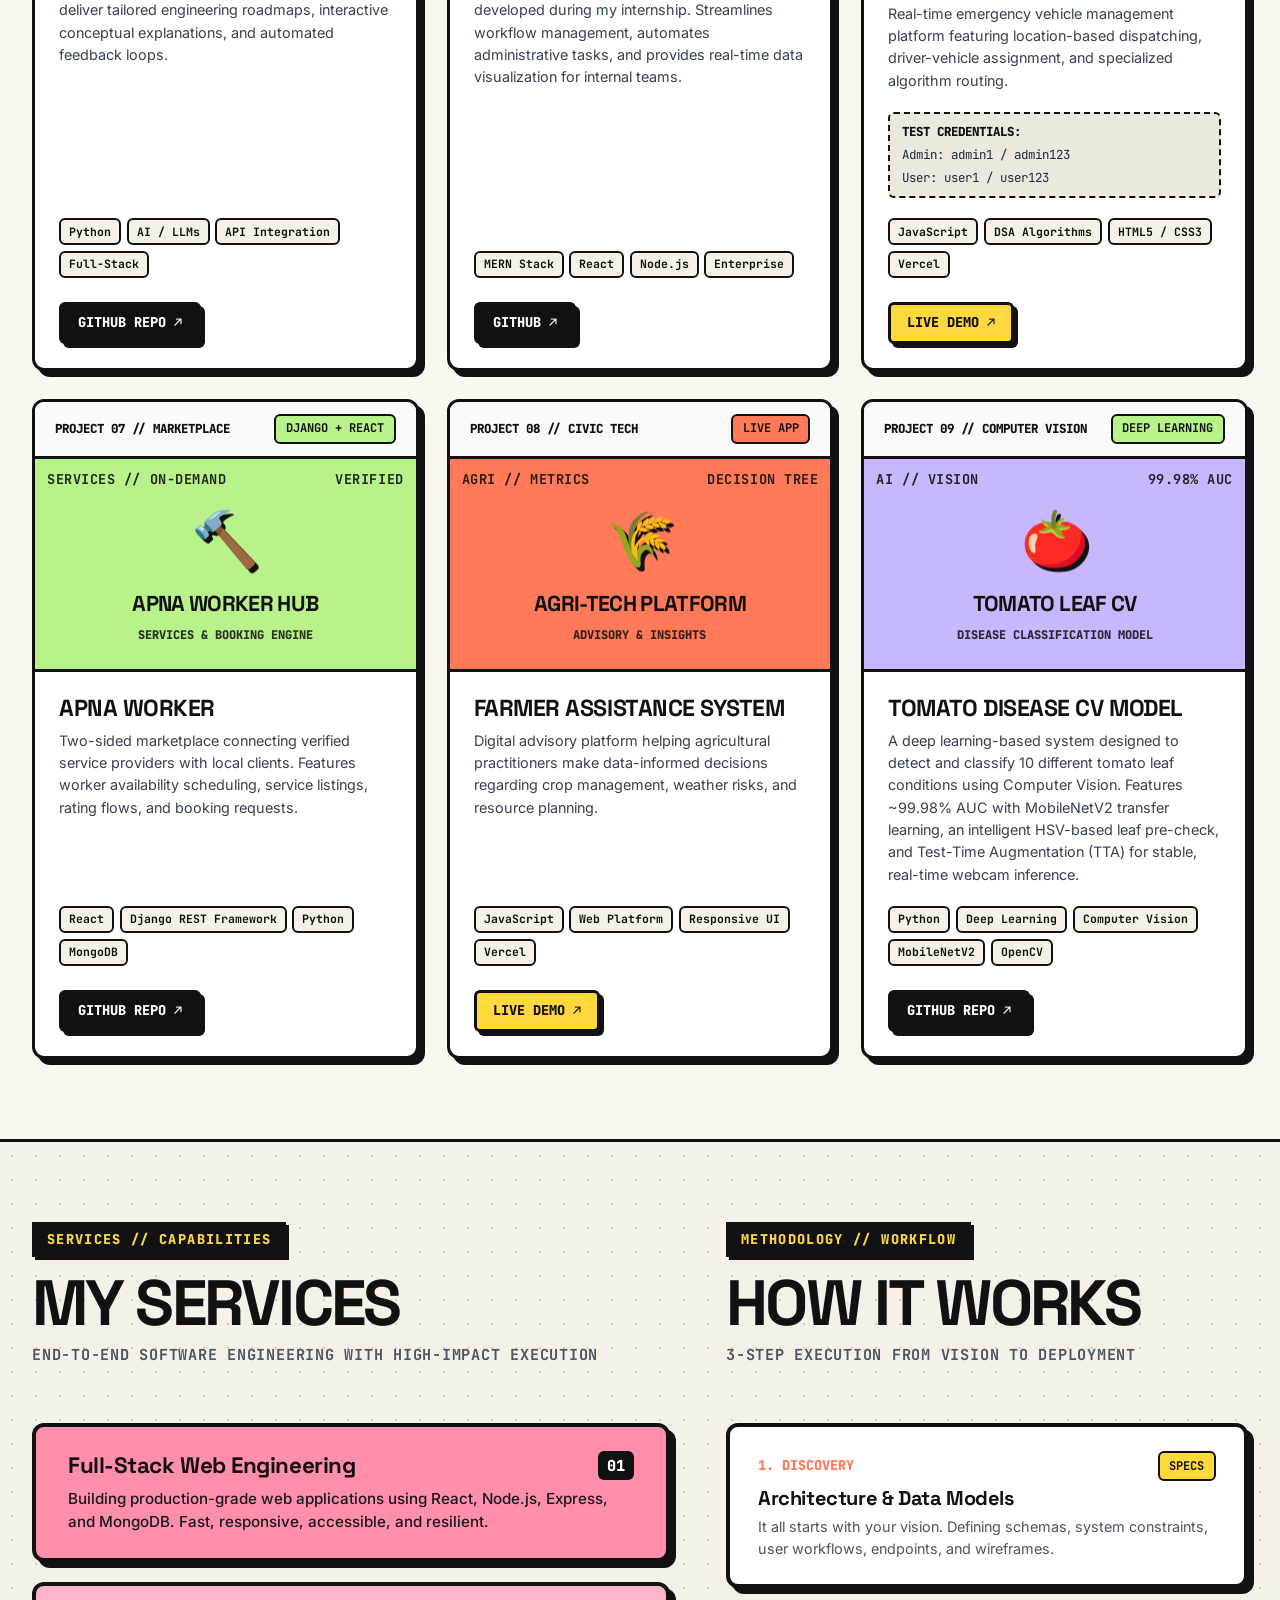
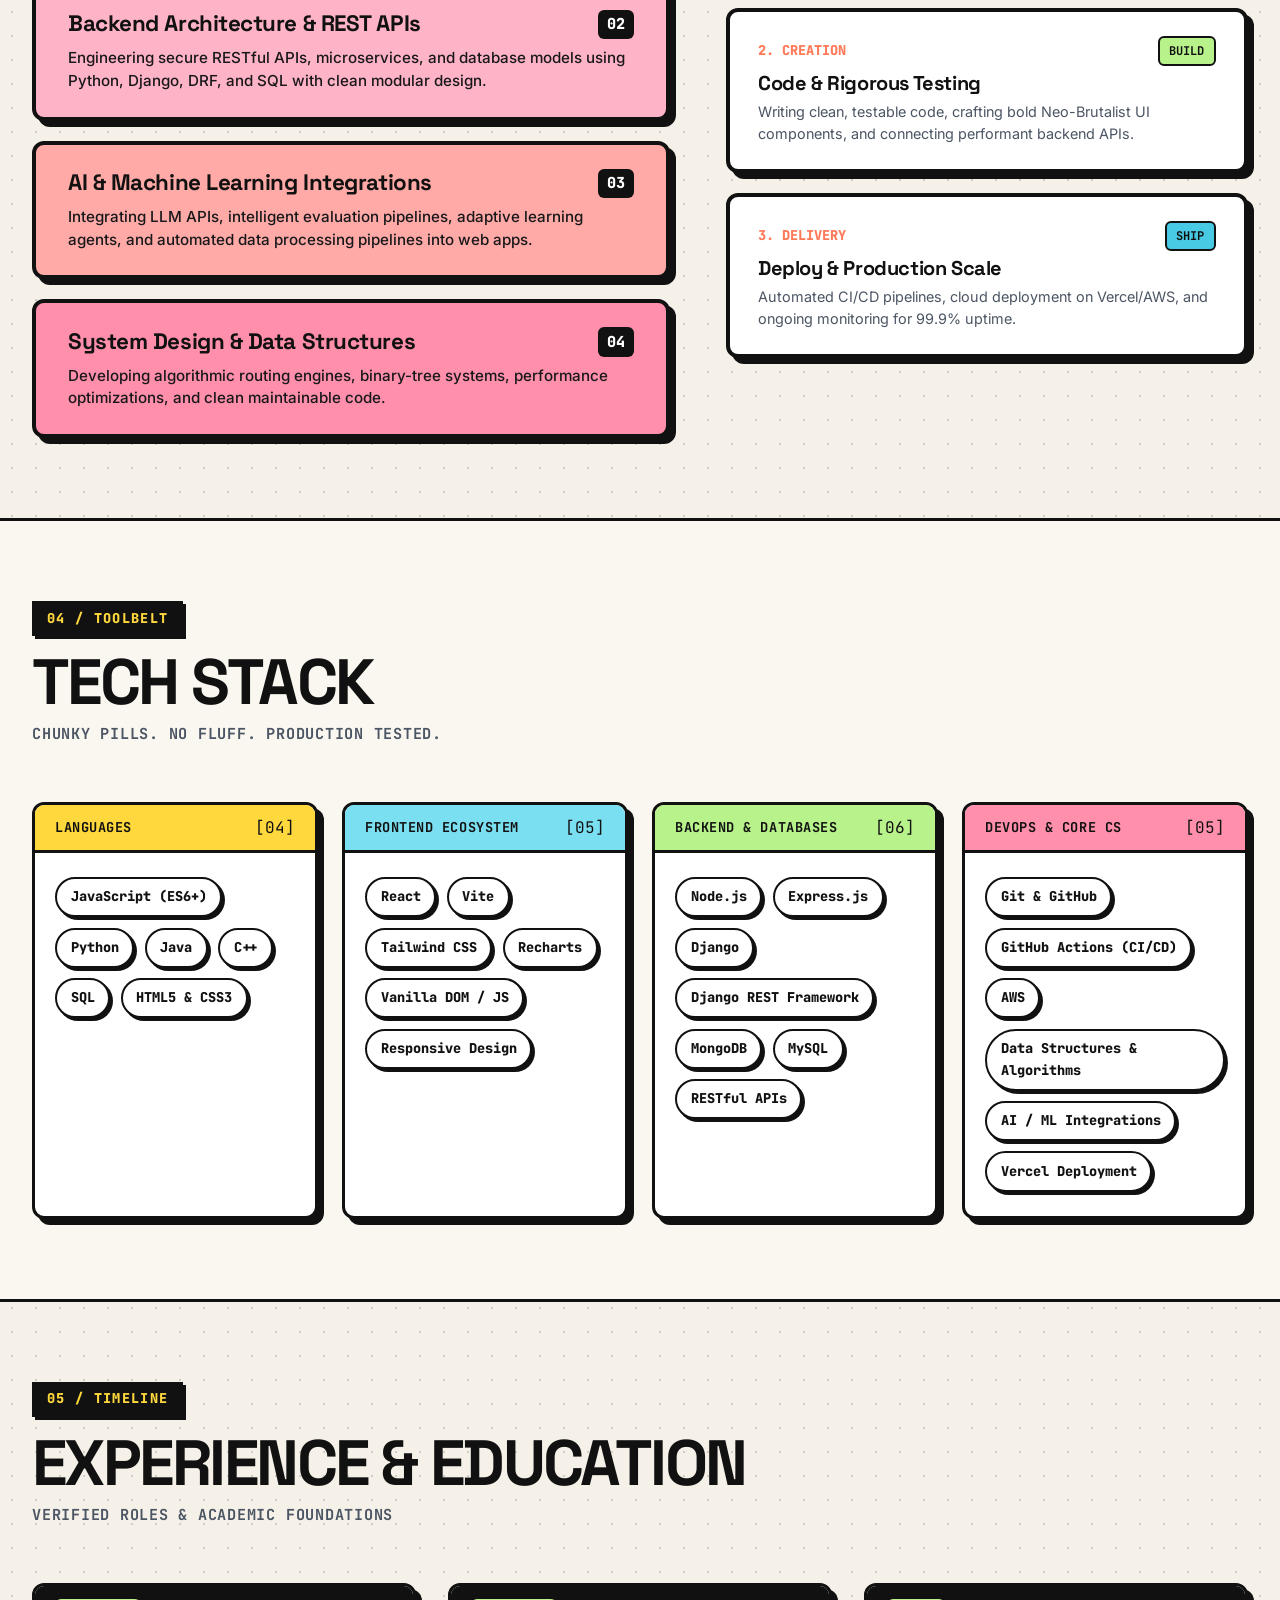
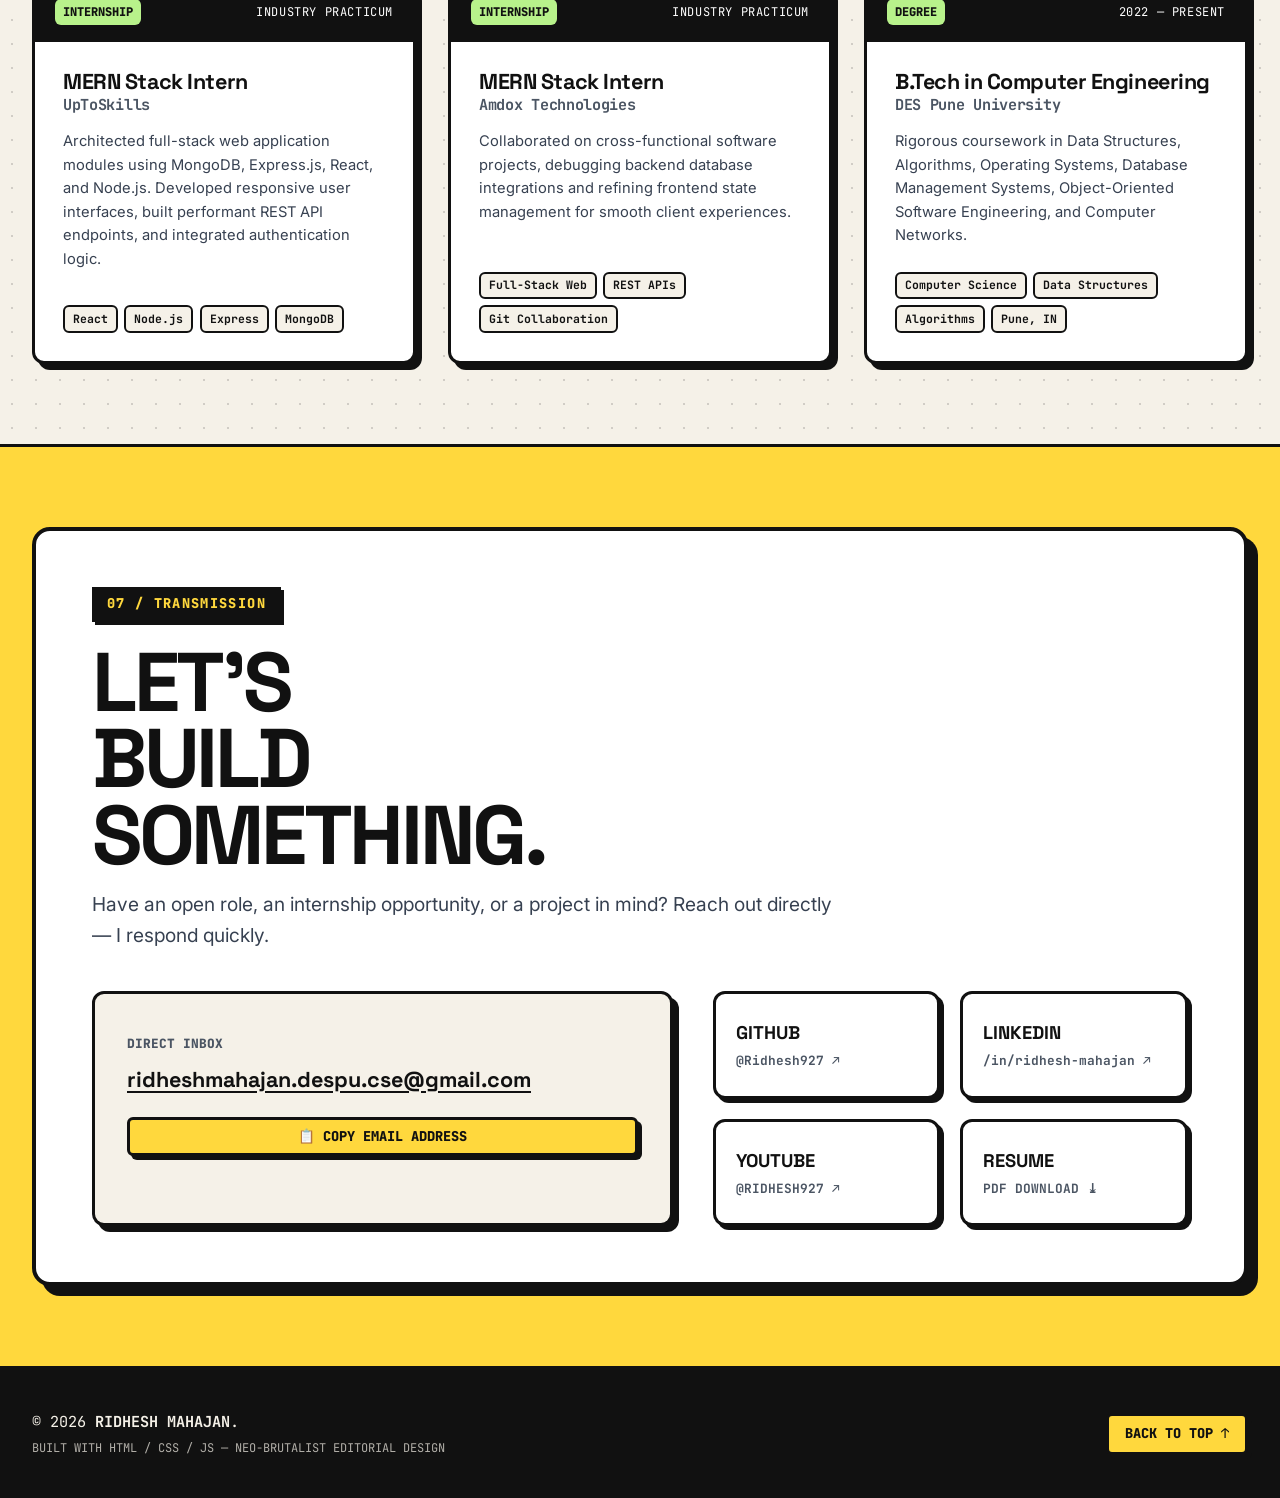
==== commit 5dc6b53f: "basic changes inside html" ====
--- a/index.html
+++ b/index.html
@@ -362,7 +362,7 @@
                             </div>
                             <div class="project-links">
                                 <a href="https://github.com/Ridhesh927/CrewFlow" target="_blank" rel="noopener noreferrer" class="btn btn-sm btn-black">
-                                    VIEW SOURCE ↗
+                                    GITHUB REPO ↗
                                 </a>
                             </div>
                         </div>
